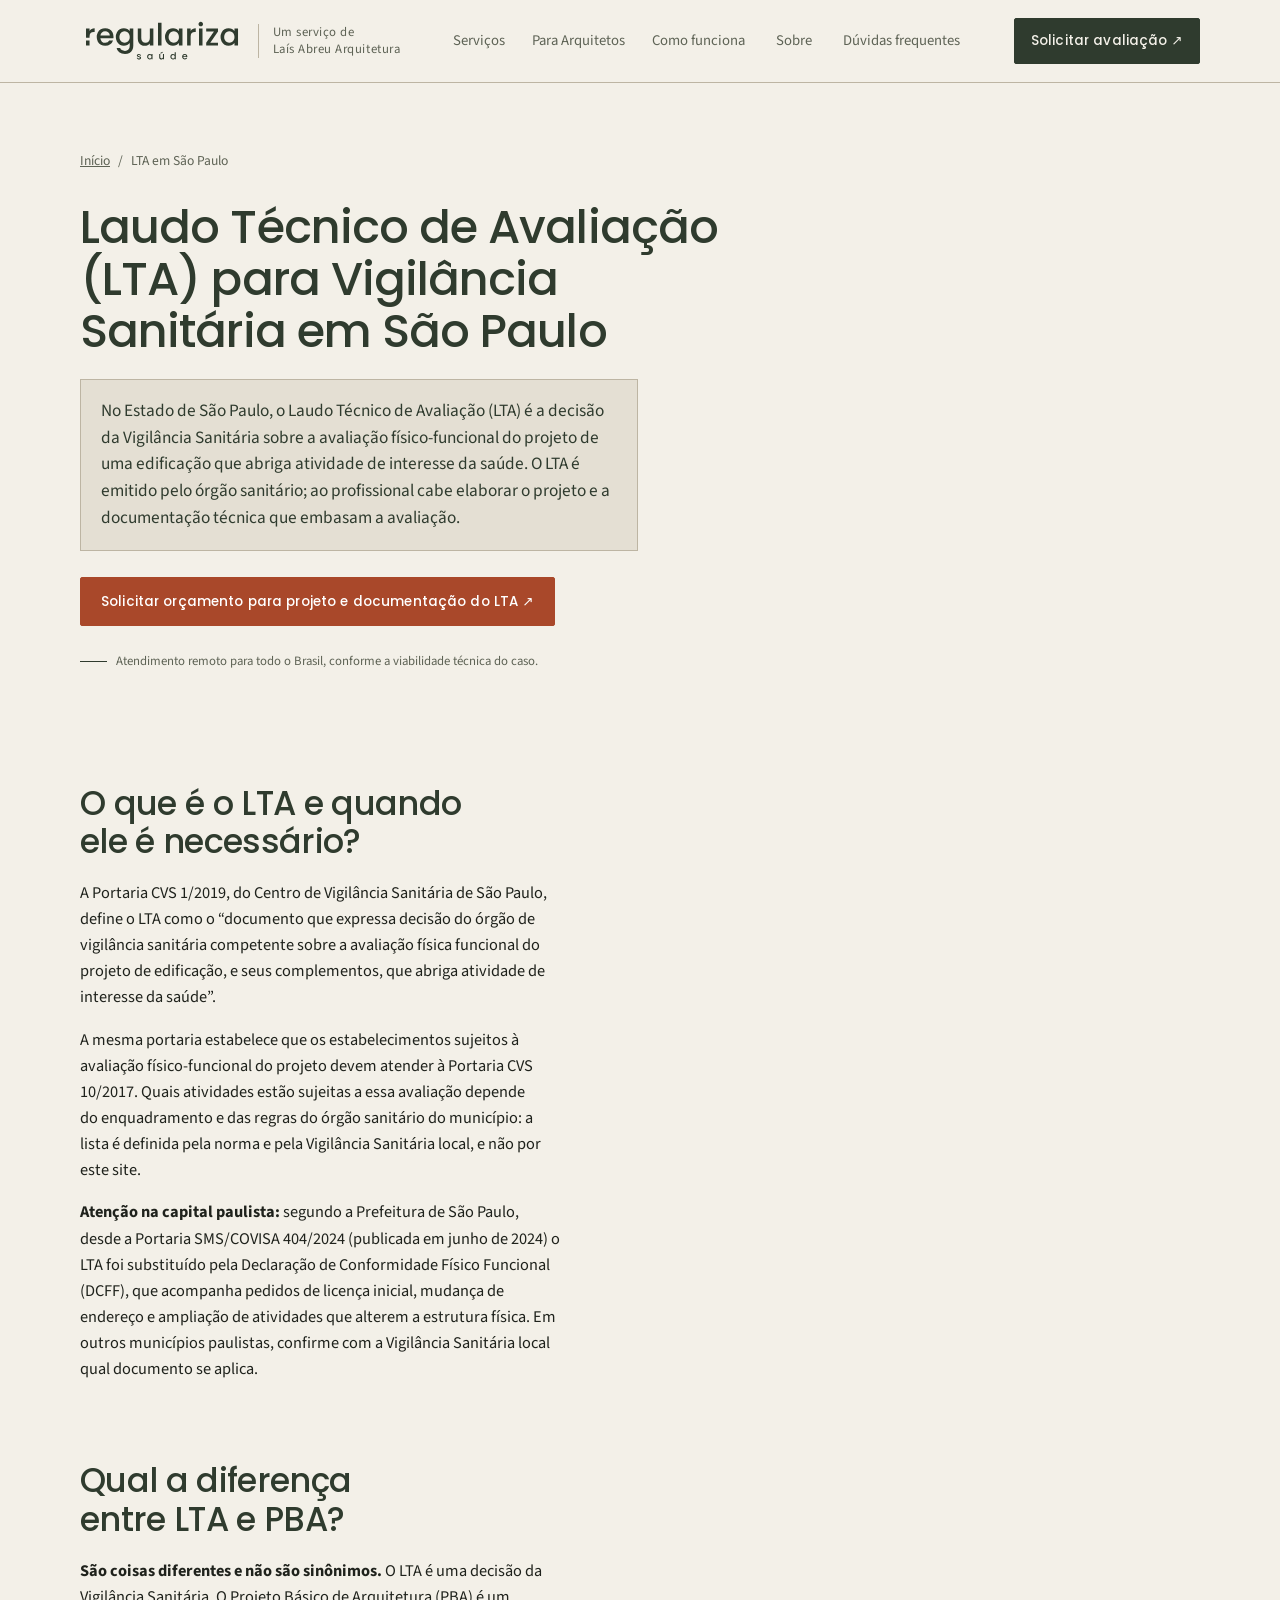
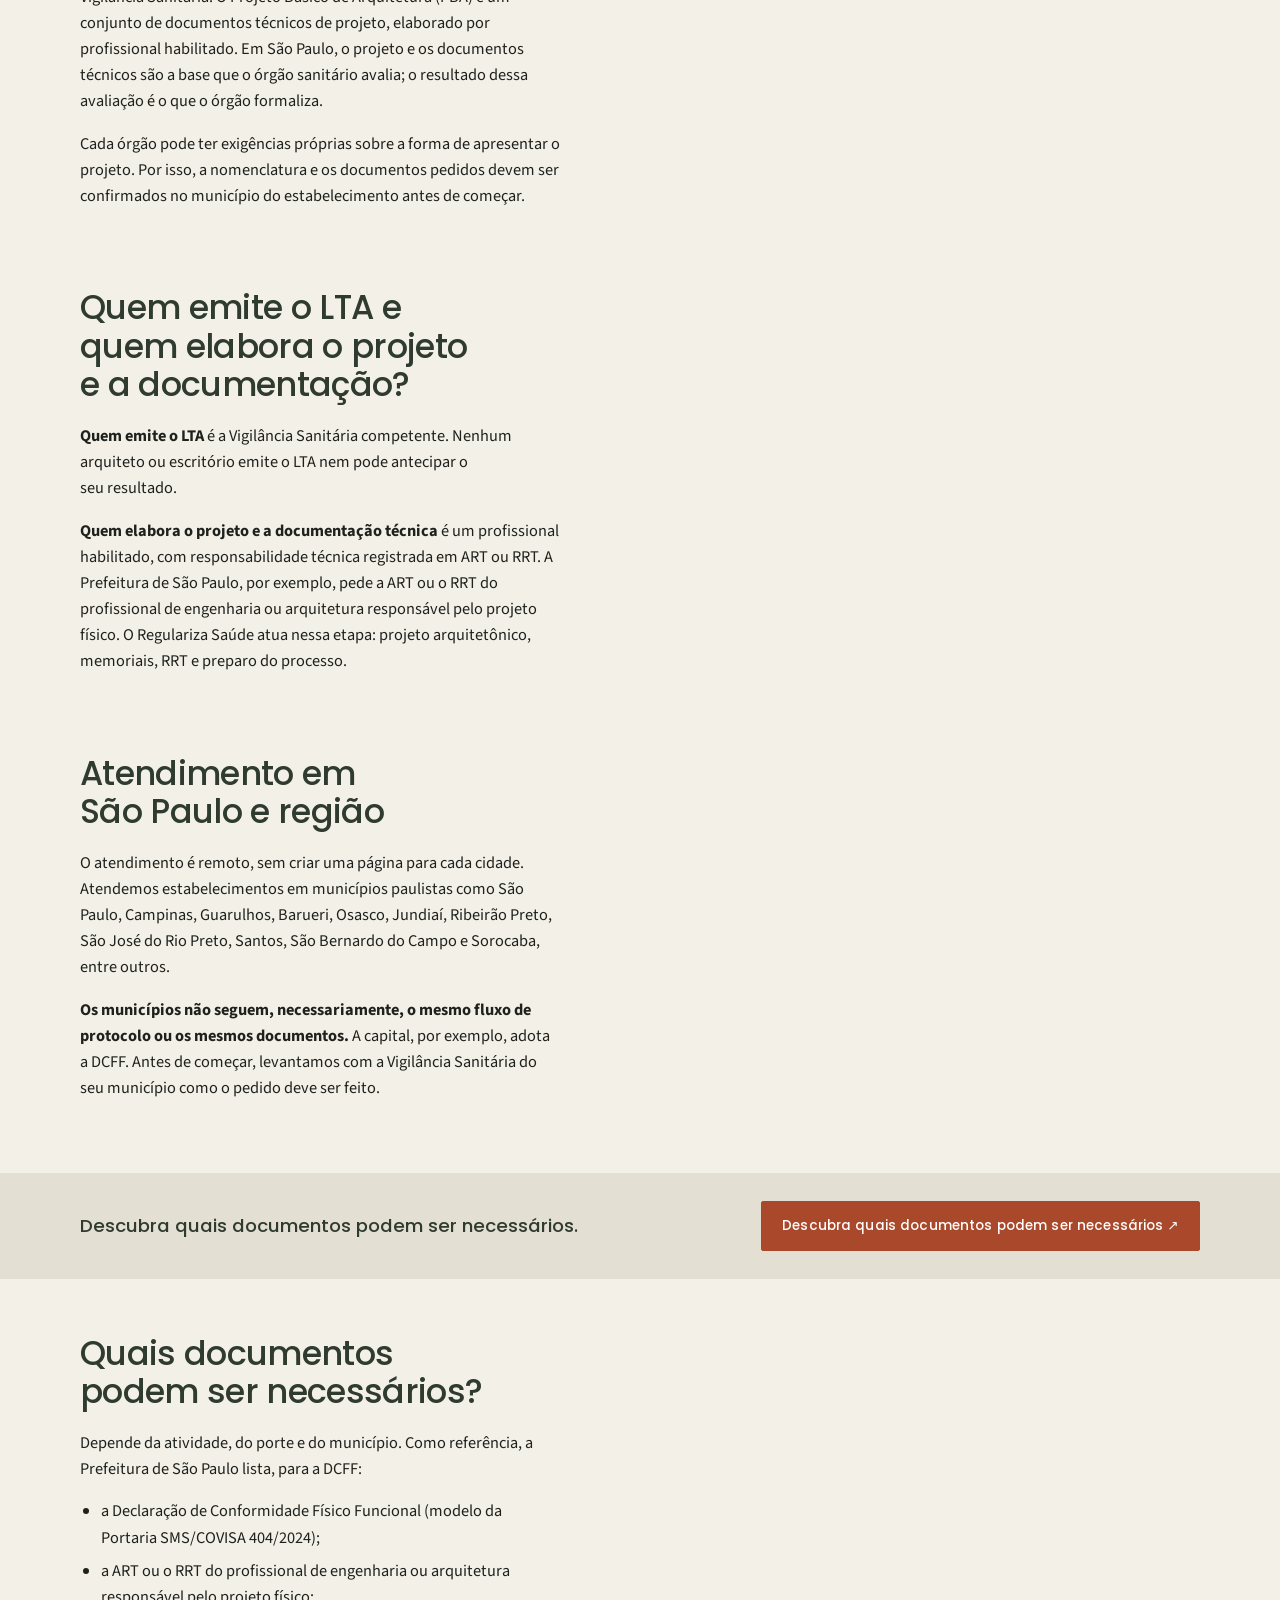
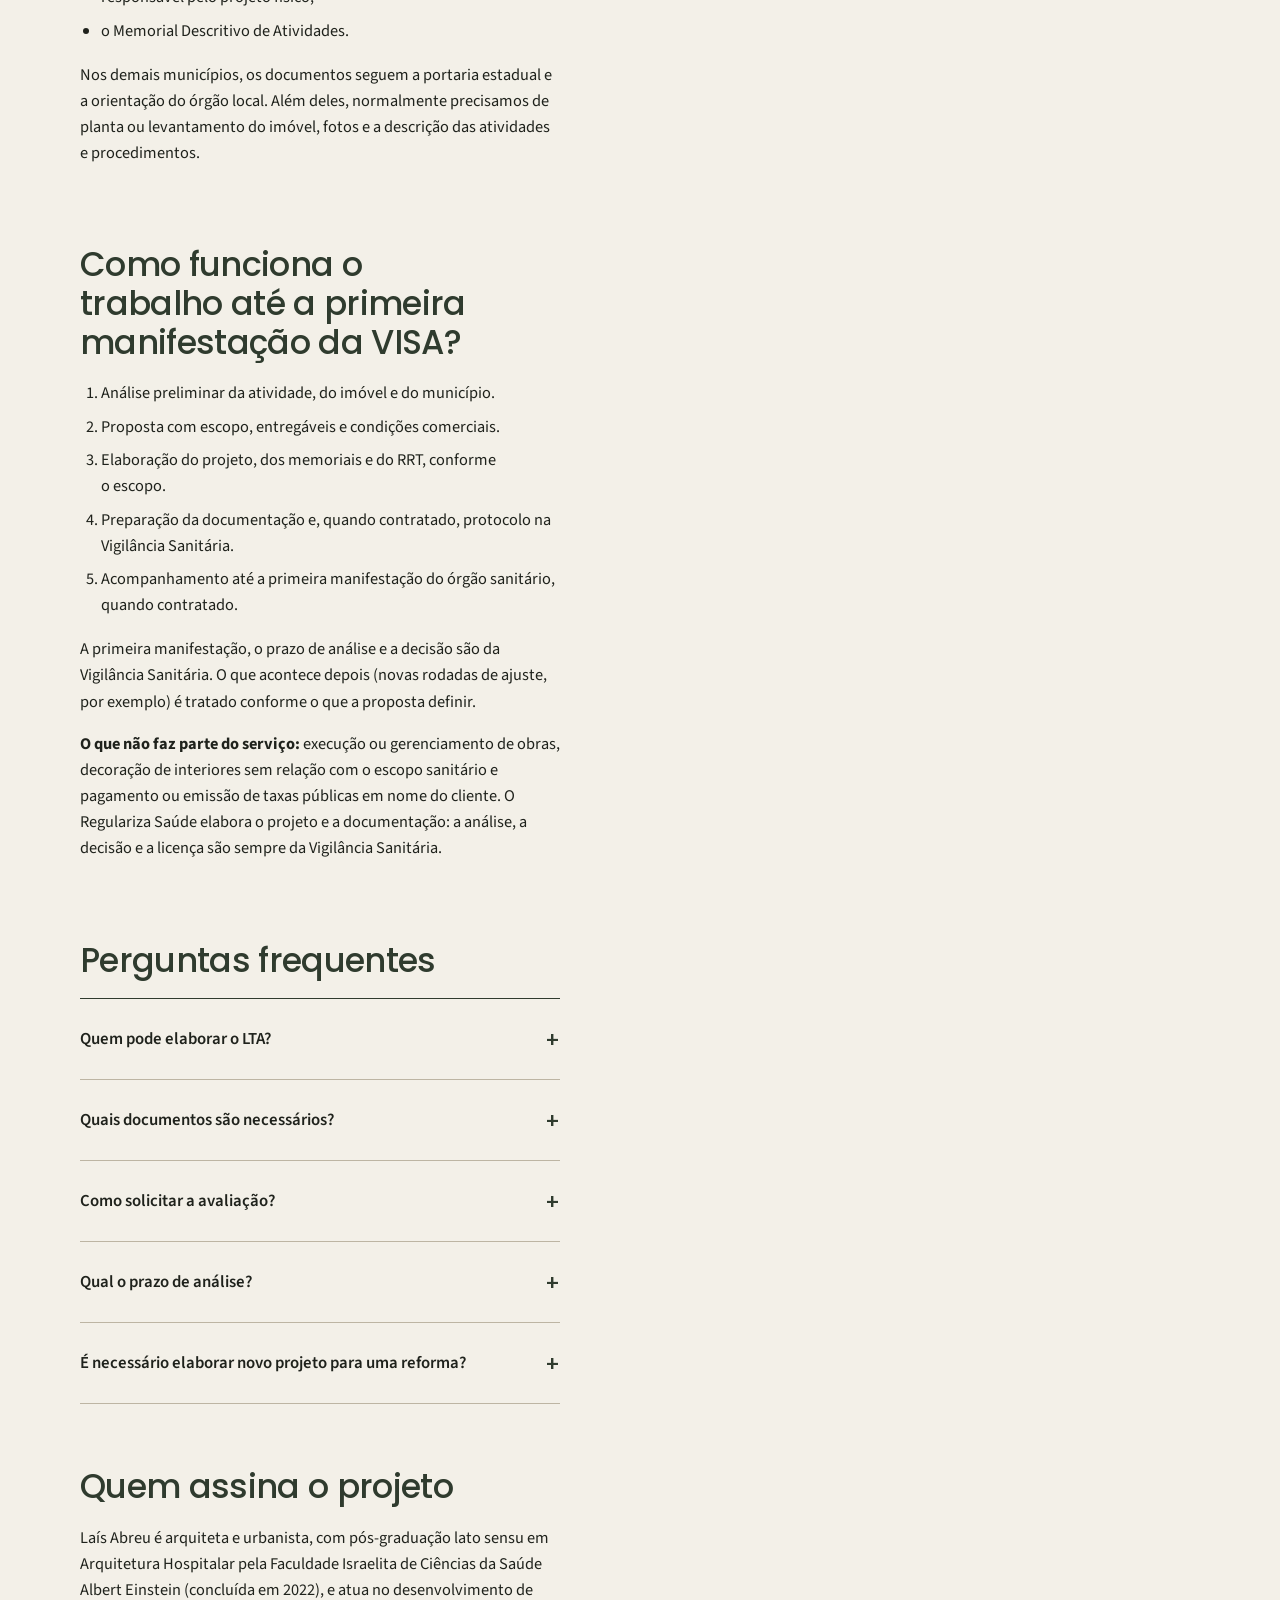
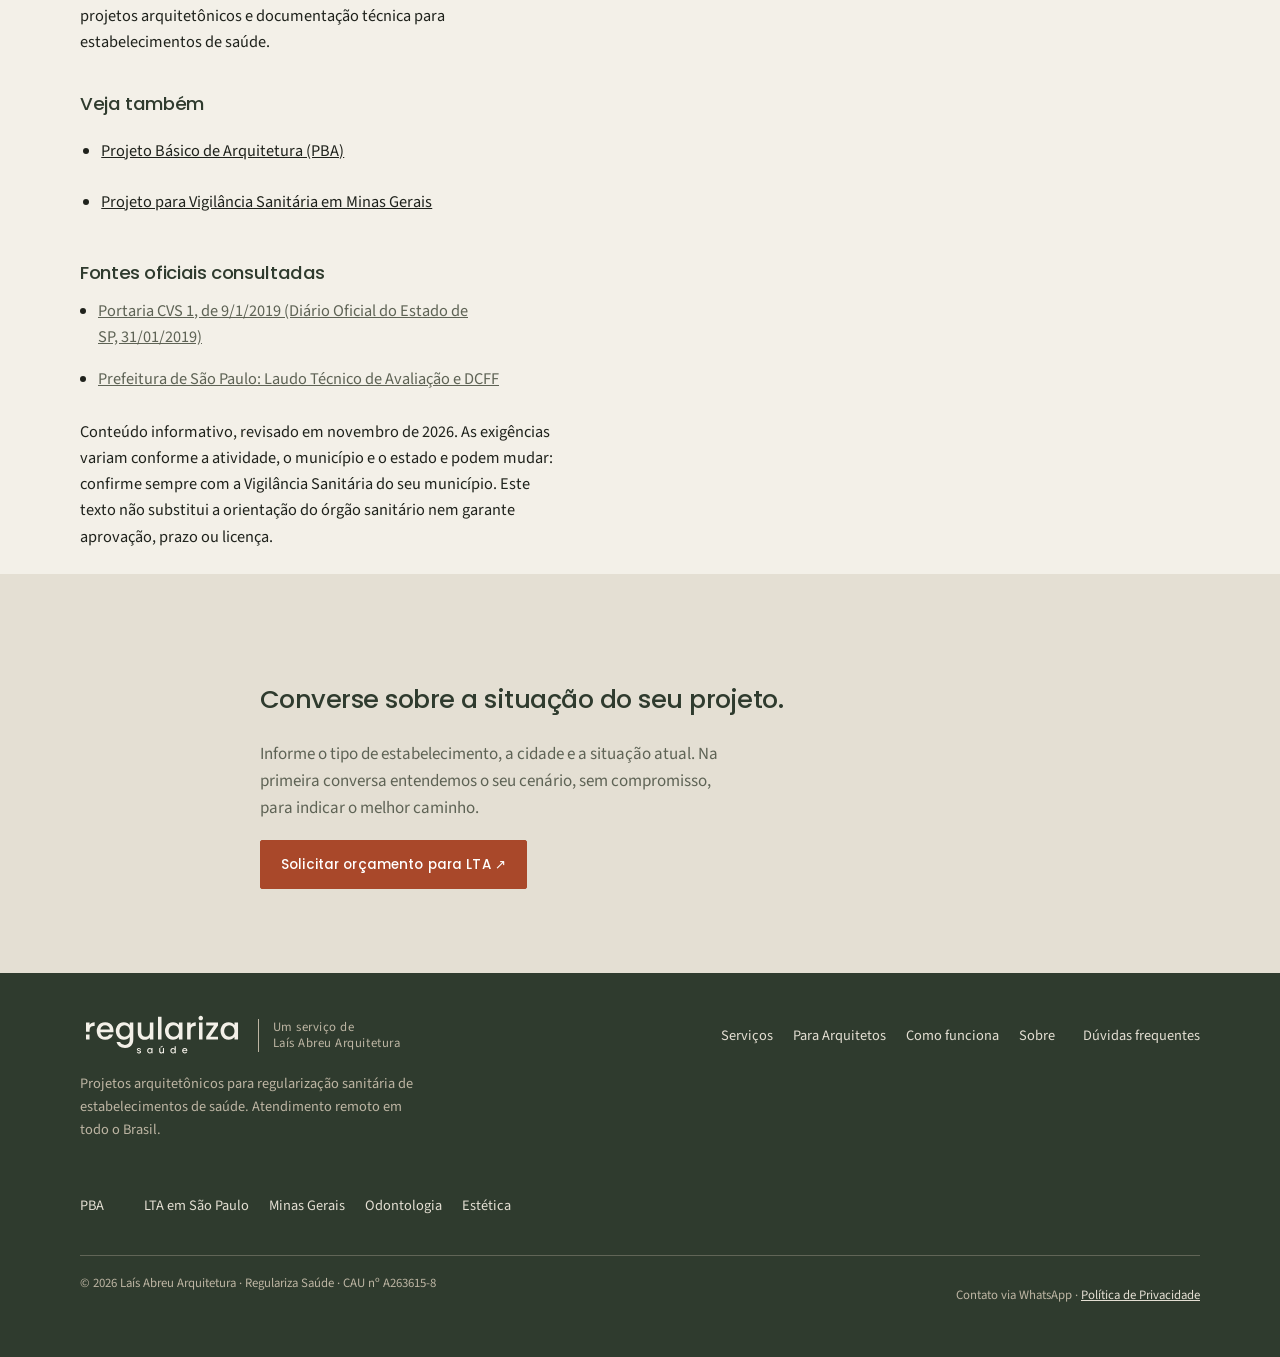
==== laudo-tecnico-de-avaliacao-lta-sao-paulo/index.html @ fd628e15 "Corrige a formação conforme o certificado: pós-graduação lato sensu em Arquitetura Hospitalar (Facul" ====
<!doctype html>
<html lang="pt-BR" data-page="lta-sp">
<head>
  <meta charset="utf-8"><meta name="viewport" content="width=device-width, initial-scale=1">
  <title>LTA para Vigilância Sanitária em São Paulo | Regulariza Saúde</title>
  <meta name="description" content="Projeto arquitetônico e documentação técnica para a avaliação físico-funcional (LTA) de estabelecimentos de saúde no Estado de São Paulo.">
  <link rel="canonical" href="https://regularizasaudearq.com.br/laudo-tecnico-de-avaliacao-lta-sao-paulo/">
  <meta name="robots" content="index,follow,max-image-preview:large">
  <meta name="theme-color" content="#F3F0E8">
  <meta name="author" content="Laís Abreu Arquitetura">
  <meta property="og:locale" content="pt_BR"><meta property="og:type" content="website">
  <meta property="og:title" content="LTA para Vigilância Sanitária em São Paulo | Regulariza Saúde"><meta property="og:description" content="Projeto arquitetônico e documentação técnica para a avaliação físico-funcional (LTA) de estabelecimentos de saúde no Estado de São Paulo.">
  <meta property="og:url" content="https://regularizasaudearq.com.br/laudo-tecnico-de-avaliacao-lta-sao-paulo/"><meta property="og:site_name" content="Regulariza Saúde ARQ">
  <meta property="og:image" content="https://regularizasaudearq.com.br/assets/og-image.png"><meta property="og:image:width" content="1200"><meta property="og:image:height" content="630">
  <meta property="og:image:alt" content="Regulariza Saúde — arquitetura que viabiliza a saúde">
  <meta name="twitter:card" content="summary_large_image">
  <link rel="icon" href="/favicon.svg" type="image/svg+xml"><link rel="icon" href="/favicon.ico" sizes="48x48">
  <link rel="preload" href="/assets/fonts/poppins-latin-500-normal.woff2" as="font" type="font/woff2" crossorigin>
  <link rel="preload" href="/assets/fonts/source-sans-3-latin-wght-normal.woff2" as="font" type="font/woff2" crossorigin>
  <link rel="stylesheet" href="/assets/css/style.css">
  <script type="application/ld+json">{"@context":"https://schema.org","@graph":[{"@type":"WebPage","@id":"https://regularizasaudearq.com.br/laudo-tecnico-de-avaliacao-lta-sao-paulo/#pagina","url":"https://regularizasaudearq.com.br/laudo-tecnico-de-avaliacao-lta-sao-paulo/","name":"LTA para Vigilância Sanitária em São Paulo | Regulariza Saúde","description":"Projeto arquitetônico e documentação técnica para a avaliação físico-funcional (LTA) de estabelecimentos de saúde no Estado de São Paulo.","inLanguage":"pt-BR","isPartOf":{"@id":"https://regularizasaudearq.com.br/#negocio"},"about":{"@id":"https://regularizasaudearq.com.br/laudo-tecnico-de-avaliacao-lta-sao-paulo/#servico"}},{"@type":"BreadcrumbList","@id":"https://regularizasaudearq.com.br/laudo-tecnico-de-avaliacao-lta-sao-paulo/#trilha","itemListElement":[{"@type":"ListItem","position":1,"name":"Início","item":"https://regularizasaudearq.com.br/"},{"@type":"ListItem","position":2,"name":"LTA em São Paulo","item":"https://regularizasaudearq.com.br/laudo-tecnico-de-avaliacao-lta-sao-paulo/"}]},{"@type":"Service","@id":"https://regularizasaudearq.com.br/laudo-tecnico-de-avaliacao-lta-sao-paulo/#servico","name":"Projeto e documentação técnica para avaliação físico-funcional (LTA) no Estado de São Paulo","description":"Elaboração do projeto arquitetônico e da documentação técnica que embasam a avaliação físico-funcional pela Vigilância Sanitária no Estado de São Paulo.","url":"https://regularizasaudearq.com.br/laudo-tecnico-de-avaliacao-lta-sao-paulo/","provider":{"@id":"https://regularizasaudearq.com.br/#negocio"},"areaServed":{"@type":"Country","name":"Brasil"}},{"@type":"FAQPage","@id":"https://regularizasaudearq.com.br/laudo-tecnico-de-avaliacao-lta-sao-paulo/#faq","mainEntity":[{"@type":"Question","name":"Quem pode elaborar o LTA?","acceptedAnswer":{"@type":"Answer","text":"O LTA é emitido pela Vigilância Sanitária competente, e não elaborado por arquiteto ou engenheiro. O projeto e a documentação técnica que o órgão avalia são elaborados por profissional habilitado, com ART ou RRT."}},{"@type":"Question","name":"Quais documentos são necessários?","acceptedAnswer":{"@type":"Answer","text":"Depende da atividade e do município. Na capital, a Prefeitura de São Paulo lista a DCFF, a ART ou o RRT do responsável pelo projeto físico e o Memorial Descritivo de Atividades. Nos outros municípios, confirme com a Vigilância Sanitária local."}},{"@type":"Question","name":"Como solicitar a avaliação?","acceptedAnswer":{"@type":"Answer","text":"O pedido é feito junto à Vigilância Sanitária do município, pelos canais definidos por ela. Como o procedimento muda de município para município, levantamos o caminho correto antes de preparar a documentação."}},{"@type":"Question","name":"Qual o prazo de análise?","acceptedAnswer":{"@type":"Answer","text":"O prazo de análise é do órgão sanitário e varia. Por isso, não prometemos prazos de aprovação. O prazo de elaboração do projeto é combinado na proposta."}},{"@type":"Question","name":"É necessário elaborar novo projeto para uma reforma?","acceptedAnswer":{"@type":"Answer","text":"Depende. Na capital paulista, a DCFF acompanha pedidos de ampliação de atividades que alterem a estrutura física do estabelecimento. Em outros municípios, a regra pode ser diferente. Em reformas, avaliamos o que muda no layout e nas atividades para indicar se é preciso apresentar projeto novo ou atualizado."}}]}]}</script>
</head>
<body>
<a class="skip-link" href="#conteudo">Pular para o conteúdo</a>
<header class="topbar"><div class="wrap nav"><a class="brand" href="/" aria-label="Regulariza Saúde — um serviço de Laís Abreu Arquitetura, início"><img class="brand-logo" src="/assets/logo/regulariza-saude-verde.svg" alt="" width="164" height="44"><span class="brand-by">Um serviço de<br>Laís Abreu Arquitetura</span></a><button class="menu-toggle" id="menuToggle" aria-expanded="false" aria-controls="navlinks" aria-label="Abrir menu">☰ Menu</button><nav class="navlinks" id="navlinks" aria-label="Navegação principal"><a href="/#servicos">Serviços</a><a href="/#parcerias">Para Arquitetos</a><a href="/#processo">Como funciona</a><a href="/#sobre">Sobre</a><a href="/#faq">Dúvidas frequentes</a><a class="btn btn-primary mobile-cta" href="#contato">Solicitar avaliação ↗</a></nav><a class="btn btn-primary whatsapp-link-header whatsapp-link" href="https://wa.me/5537998287505?text=Ol%C3%A1%21%20Preciso%20de%20orienta%C3%A7%C3%A3o%20e%20or%C3%A7amento%20para%20elabora%C3%A7%C3%A3o%20de%20LTA%20para%20um%20estabelecimento%20de%20sa%C3%BAde%20no%20Estado%20de%20S%C3%A3o%20Paulo.%20Gostaria%20de%20entender%20os%20documentos%20e%20etapas%20necess%C3%A1rios." data-message="Olá! Preciso de orientação e orçamento para elaboração de LTA para um estabelecimento de saúde no Estado de São Paulo. Gostaria de entender os documentos e etapas necessários." data-track="click_cta_lta" data-cta-location="cabecalho" target="_blank" rel="noopener noreferrer">Solicitar avaliação ↗</a></div></header>
<main id="conteudo">
<section class="page-hero"><div class="wrap">
<nav class="crumbs" aria-label="Você está em"><ol><li><a href="/">Início</a></li><li aria-current="page">LTA em São Paulo</li></ol></nav>
<h1 class="serif">Laudo Técnico de Avaliação (LTA) para Vigilância Sanitária em São Paulo</h1>
<p class="nugget">No Estado de São Paulo, o Laudo Técnico de Avaliação (LTA) é a decisão da Vigilância Sanitária sobre a avaliação físico-funcional do projeto de uma edificação que abriga atividade de interesse da saúde. O LTA é emitido pelo órgão sanitário; ao profissional cabe elaborar o projeto e a documentação técnica que embasam a avaliação.</p>
<div class="hero-actions"><a class="btn btn-accent whatsapp-link" href="https://wa.me/5537998287505?text=Ol%C3%A1%21%20Preciso%20de%20orienta%C3%A7%C3%A3o%20e%20or%C3%A7amento%20para%20elabora%C3%A7%C3%A3o%20de%20LTA%20para%20um%20estabelecimento%20de%20sa%C3%BAde%20no%20Estado%20de%20S%C3%A3o%20Paulo.%20Gostaria%20de%20entender%20os%20documentos%20e%20etapas%20necess%C3%A1rios." data-message="Olá! Preciso de orientação e orçamento para elaboração de LTA para um estabelecimento de saúde no Estado de São Paulo. Gostaria de entender os documentos e etapas necessários." data-track="click_cta_lta" data-cta-location="topo" target="_blank" rel="noopener noreferrer">Solicitar orçamento para projeto e documentação do LTA ↗</a></div>
<p class="micro-note">Atendimento remoto para todo o Brasil, conforme a viabilidade técnica do caso.</p>
</div></section>
<section class="section prose-section"><div class="wrap"><div class="prose"><h2 class="serif">O que é o LTA e quando ele é necessário?</h2><p>A Portaria CVS 1/2019, do Centro de Vigilância Sanitária de São Paulo, define o LTA como o “documento que expressa decisão do órgão de vigilância sanitária competente sobre a avaliação física funcional do projeto de edificação, e seus complementos, que abriga atividade de interesse da saúde”.</p><p>A mesma portaria estabelece que os estabelecimentos sujeitos à avaliação físico-funcional do projeto devem atender à Portaria CVS 10/2017. Quais atividades estão sujeitas a essa avaliação depende do enquadramento e das regras do órgão sanitário do município: a lista é definida pela norma e pela Vigilância Sanitária local, e não por este site.</p><p><strong>Atenção na capital paulista:</strong> segundo a Prefeitura de São Paulo, desde a Portaria SMS/COVISA 404/2024 (publicada em junho de 2024) o LTA foi substituído pela Declaração de Conformidade Físico Funcional (DCFF), que acompanha pedidos de licença inicial, mudança de endereço e ampliação de atividades que alterem a estrutura física. Em outros municípios paulistas, confirme com a Vigilância Sanitária local qual documento se aplica.</p></div></div></section><section class="section prose-section"><div class="wrap"><div class="prose"><h2 class="serif">Qual a diferença entre LTA e PBA?</h2><p><strong>São coisas diferentes e não são sinônimos.</strong> O LTA é uma decisão da Vigilância Sanitária. O Projeto Básico de Arquitetura (PBA) é um conjunto de documentos técnicos de projeto, elaborado por profissional habilitado. Em São Paulo, o projeto e os documentos técnicos são a base que o órgão sanitário avalia; o resultado dessa avaliação é o que o órgão formaliza.</p><p>Cada órgão pode ter exigências próprias sobre a forma de apresentar o projeto. Por isso, a nomenclatura e os documentos pedidos devem ser confirmados no município do estabelecimento antes de começar.</p></div></div></section><section class="section prose-section"><div class="wrap"><div class="prose"><h2 class="serif">Quem emite o LTA e quem elabora o projeto e a documentação?</h2><p><strong>Quem emite o LTA</strong> é a Vigilância Sanitária competente. Nenhum arquiteto ou escritório emite o LTA nem pode antecipar o seu resultado.</p><p><strong>Quem elabora o projeto e a documentação técnica</strong> é um profissional habilitado, com responsabilidade técnica registrada em ART ou RRT. A Prefeitura de São Paulo, por exemplo, pede a ART ou o RRT do profissional de engenharia ou arquitetura responsável pelo projeto físico. O Regulariza Saúde atua nessa etapa: projeto arquitetônico, memoriais, RRT e preparo do processo.</p></div></div></section><section class="section prose-section"><div class="wrap"><div class="prose"><h2 class="serif">Atendimento em São Paulo e região</h2><p>O atendimento é remoto, sem criar uma página para cada cidade. Atendemos estabelecimentos em municípios paulistas como São Paulo, Campinas, Guarulhos, Barueri, Osasco, Jundiaí, Ribeirão Preto, São José do Rio Preto, Santos, São Bernardo do Campo e Sorocaba, entre outros.</p><p><strong>Os municípios não seguem, necessariamente, o mesmo fluxo de protocolo ou os mesmos documentos.</strong> A capital, por exemplo, adota a DCFF. Antes de começar, levantamos com a Vigilância Sanitária do seu município como o pedido deve ser feito.</p></div></div></section><section class="cta-band"><div class="wrap"><p class="cta-band-text">Descubra quais documentos podem ser necessários.</p><a class="btn btn-accent whatsapp-link" href="https://wa.me/5537998287505?text=Ol%C3%A1%21%20Preciso%20de%20orienta%C3%A7%C3%A3o%20e%20or%C3%A7amento%20para%20elabora%C3%A7%C3%A3o%20de%20LTA%20para%20um%20estabelecimento%20de%20sa%C3%BAde%20no%20Estado%20de%20S%C3%A3o%20Paulo.%20Gostaria%20de%20entender%20os%20documentos%20e%20etapas%20necess%C3%A1rios." data-message="Olá! Preciso de orientação e orçamento para elaboração de LTA para um estabelecimento de saúde no Estado de São Paulo. Gostaria de entender os documentos e etapas necessários." data-track="click_cta_lta" data-cta-location="meio" target="_blank" rel="noopener noreferrer">Descubra quais documentos podem ser necessários ↗</a></div></section><section class="section prose-section"><div class="wrap"><div class="prose"><h2 class="serif">Quais documentos podem ser necessários?</h2><p>Depende da atividade, do porte e do município. Como referência, a Prefeitura de São Paulo lista, para a DCFF:</p><ul><li>a Declaração de Conformidade Físico Funcional (modelo da Portaria SMS/COVISA 404/2024);</li><li>a ART ou o RRT do profissional de engenharia ou arquitetura responsável pelo projeto físico;</li><li>o Memorial Descritivo de Atividades.</li></ul><p>Nos demais municípios, os documentos seguem a portaria estadual e a orientação do órgão local. Além deles, normalmente precisamos de planta ou levantamento do imóvel, fotos e a descrição das atividades e procedimentos.</p></div></div></section><section class="section prose-section"><div class="wrap"><div class="prose"><h2 class="serif">Como funciona o trabalho até a primeira manifestação da VISA?</h2><ol><li>Análise preliminar da atividade, do imóvel e do município.</li><li>Proposta com escopo, entregáveis e condições comerciais.</li><li>Elaboração do projeto, dos memoriais e do RRT, conforme o escopo.</li><li>Preparação da documentação e, quando contratado, protocolo na Vigilância Sanitária.</li><li>Acompanhamento até a primeira manifestação do órgão sanitário, quando contratado.</li></ol><p>A primeira manifestação, o prazo de análise e a decisão são da Vigilância Sanitária. O que acontece depois (novas rodadas de ajuste, por exemplo) é tratado conforme o que a proposta definir.</p><p><strong>O que não faz parte do serviço:</strong> execução ou gerenciamento de obras, decoração de interiores sem relação com o escopo sanitário e pagamento ou emissão de taxas públicas em nome do cliente. O Regulariza Saúde elabora o projeto e a documentação: a análise, a decisão e a licença são sempre da Vigilância Sanitária.</p></div></div></section>
<section class="section prose-section" id="faq"><div class="wrap"><div class="prose"><h2 class="serif">Perguntas frequentes</h2><div class="faq-list"><details><summary>Quem pode elaborar o LTA?</summary><p>O LTA é emitido pela Vigilância Sanitária competente, e não elaborado por arquiteto ou engenheiro. O projeto e a documentação técnica que o órgão avalia são elaborados por profissional habilitado, com ART ou RRT.</p></details><details><summary>Quais documentos são necessários?</summary><p>Depende da atividade e do município. Na capital, a Prefeitura de São Paulo lista a DCFF, a ART ou o RRT do responsável pelo projeto físico e o Memorial Descritivo de Atividades. Nos outros municípios, confirme com a Vigilância Sanitária local.</p></details><details><summary>Como solicitar a avaliação?</summary><p>O pedido é feito junto à Vigilância Sanitária do município, pelos canais definidos por ela. Como o procedimento muda de município para município, levantamos o caminho correto antes de preparar a documentação.</p></details><details><summary>Qual o prazo de análise?</summary><p>O prazo de análise é do órgão sanitário e varia. Por isso, não prometemos prazos de aprovação. O prazo de elaboração do projeto é combinado na proposta.</p></details><details><summary>É necessário elaborar novo projeto para uma reforma?</summary><p>Depende. Na capital paulista, a DCFF acompanha pedidos de ampliação de atividades que alterem a estrutura física do estabelecimento. Em outros municípios, a regra pode ser diferente. Em reformas, avaliamos o que muda no layout e nas atividades para indicar se é preciso apresentar projeto novo ou atualizado.</p></details></div></div></div></section>
<section class="section prose-section"><div class="wrap"><div class="prose"><h2 class="serif">Quem assina o projeto</h2><p>Laís Abreu é arquiteta e urbanista, com pós-graduação lato sensu em Arquitetura Hospitalar pela Faculdade Israelita de Ciências da Saúde Albert Einstein (concluída em 2022), e atua no desenvolvimento de projetos arquitetônicos e documentação técnica para estabelecimentos de saúde.</p><h3>Veja também</h3><ul class="related"><li><a href="/projeto-basico-de-arquitetura-pba/">Projeto Básico de Arquitetura (PBA)</a></li><li><a href="/projeto-arquitetonico-vigilancia-sanitaria-mg/">Projeto para Vigilância Sanitária em Minas Gerais</a></li></ul><h3>Fontes oficiais consultadas</h3><ul class="sources"><li><a href="https://ses.sp.bvs.br/wp-content/uploads/2021/09/E_PT-CVS-1_090119.pdf" rel="noopener" target="_blank">Portaria CVS 1, de 9/1/2019 (Diário Oficial do Estado de SP, 31/01/2019)</a></li><li><a href="https://prefeitura.sp.gov.br/web/saude/w/vigilancia_em_saude/praca_de_atendimento/302055" rel="noopener" target="_blank">Prefeitura de São Paulo: Laudo Técnico de Avaliação e DCFF</a></li></ul><p>Conteúdo informativo, revisado em novembro de 2026. As exigências variam conforme a atividade, o município e o estado e podem mudar: confirme sempre com a Vigilância Sanitária do seu município. Este texto não substitui a orientação do órgão sanitário nem garante aprovação, prazo ou licença.</p></div></div></section>
<section class="cta-section" id="contato"><div class="wrap cta-final"><h2 class="serif">Converse sobre a situação do seu projeto.</h2><p>Informe o tipo de estabelecimento, a cidade e a situação atual. Na primeira conversa entendemos o seu cenário, sem compromisso, para indicar o melhor caminho.</p><a class="btn btn-accent whatsapp-link" href="https://wa.me/5537998287505?text=Ol%C3%A1%21%20Preciso%20de%20orienta%C3%A7%C3%A3o%20e%20or%C3%A7amento%20para%20elabora%C3%A7%C3%A3o%20de%20LTA%20para%20um%20estabelecimento%20de%20sa%C3%BAde%20no%20Estado%20de%20S%C3%A3o%20Paulo.%20Gostaria%20de%20entender%20os%20documentos%20e%20etapas%20necess%C3%A1rios." data-message="Olá! Preciso de orientação e orçamento para elaboração de LTA para um estabelecimento de saúde no Estado de São Paulo. Gostaria de entender os documentos e etapas necessários." data-track="click_cta_lta" data-cta-location="final" target="_blank" rel="noopener noreferrer">Solicitar orçamento para LTA ↗</a></div></section>
</main>
<footer class="footer"><div class="wrap"><div class="footer-top"><div><a class="brand" href="/" aria-label="Regulariza Saúde — um serviço de Laís Abreu Arquitetura, início"><img class="brand-logo" src="/assets/logo/regulariza-saude-claro.svg" alt="" width="164" height="44" loading="lazy"><span class="brand-by">Um serviço de<br>Laís Abreu Arquitetura</span></a><p>Projetos arquitetônicos para regularização sanitária de estabelecimentos de saúde. Atendimento remoto em todo o Brasil.</p></div><nav class="footer-links" aria-label="Links do rodapé"><a href="/#servicos">Serviços</a><a href="/#parcerias">Para Arquitetos</a><a href="/#processo">Como funciona</a><a href="/#sobre">Sobre</a><a href="/#faq">Dúvidas frequentes</a></nav></div><nav class="footer-links footer-guides" aria-label="Guias"><a href="/projeto-basico-de-arquitetura-pba/">PBA</a><a href="/laudo-tecnico-de-avaliacao-lta-sao-paulo/">LTA em São Paulo</a><a href="/projeto-arquitetonico-vigilancia-sanitaria-mg/">Minas Gerais</a><a href="/projeto-vigilancia-sanitaria-consultorio-odontologico/">Odontologia</a><a href="/projeto-vigilancia-sanitaria-clinica-estetica/">Estética</a></nav><div class="footer-bottom"><span>© <span id="year"></span> Laís Abreu Arquitetura · Regulariza Saúde · CAU nº A263615-8</span><span>Contato via WhatsApp · <a href="/privacidade.html">Política de Privacidade</a></span></div></div></footer>
<a aria-label="Solicitar avaliação pelo WhatsApp" class="btn btn-primary floating-cta whatsapp-link" href="https://wa.me/5537998287505?text=Ol%C3%A1%21%20Preciso%20de%20orienta%C3%A7%C3%A3o%20e%20or%C3%A7amento%20para%20elabora%C3%A7%C3%A3o%20de%20LTA%20para%20um%20estabelecimento%20de%20sa%C3%BAde%20no%20Estado%20de%20S%C3%A3o%20Paulo.%20Gostaria%20de%20entender%20os%20documentos%20e%20etapas%20necess%C3%A1rios." data-message="Olá! Preciso de orientação e orçamento para elaboração de LTA para um estabelecimento de saúde no Estado de São Paulo. Gostaria de entender os documentos e etapas necessários." data-track="click_cta_lta" data-cta-location="flutuante" target="_blank" rel="noopener noreferrer">Solicitar avaliação ↗</a>
<script src="/assets/js/config.js"></script><script src="/assets/js/track.js"></script><script src="/assets/js/page.js"></script>
</body>
</html>
---- assets/css/style.css ----
/* Regulariza Saúde — identidade v0.1 (verde-musgo, 3 neutros, 1 acento)
   Tipografia: Poppins 500 (títulos, numeração, botões) · Source Sans 3 (texto) — hospedadas em /assets/fonts
   Estrutura: 1 tokens · 2 base · 3 componentes · 4 seções · 5 páginas legais · 6 responsivo */

@font-face{font-family:"Poppins";font-weight:500;font-style:normal;font-display:swap;src:url("/assets/fonts/poppins-latin-500-normal.woff2") format("woff2")}
@font-face{font-family:"Source Sans 3";font-weight:200 900;font-style:normal;font-display:swap;src:url("/assets/fonts/source-sans-3-latin-wght-normal.woff2") format("woff2")}

/* 1 — TOKENS ------------------------------------------------------------ */
:root{
  --rs-ink:#2F3B2E;        /* marca, títulos, fundos escuros */
  --rs-graphite:#1F221C;   /* texto corrido */
  --rs-mid:#5E6355;        /* texto secundário, bordas de campo */
  --rs-paper:#F3F0E8;      /* fundo principal */
  --rs-sand:#E4DFD3;       /* faixas e cartões */
  --rs-stone:#BDB5A3;      /* filetes decorativos (nunca texto) */
  --rs-terra:#A9482A;      /* acento: 1 CTA por dobra */
  --rs-terra-dark:#8F3C22;
  --rs-error:#8A2D1D;
  --rs-on-accent:#fff;
  --head:"Poppins",system-ui,sans-serif;
  --body:"Source Sans 3",system-ui,sans-serif;
  --max:1120px;
}

/* 2 — BASE -------------------------------------------------------------- */
*{box-sizing:border-box}
html{scroll-behavior:smooth;scroll-padding-top:90px}
body{margin:0;background:var(--rs-paper);color:var(--rs-graphite);font-family:var(--body);font-size:1.0625rem;line-height:1.6;-webkit-font-smoothing:antialiased}
a{color:inherit}
button,input,select,textarea{font:inherit}
button,a{-webkit-tap-highlight-color:transparent}
a:focus-visible,button:focus-visible,input:focus-visible,select:focus-visible,textarea:focus-visible,summary:focus-visible{outline:2px solid var(--rs-ink);outline-offset:3px}
.wrap{width:min(var(--max),calc(100% - 48px));margin-inline:auto}
.sr-only{position:absolute;width:1px;height:1px;padding:0;margin:-1px;overflow:hidden;clip:rect(0,0,0,0);white-space:nowrap;border:0}
.serif,h1,h2,h3{font-family:var(--head);font-weight:500;letter-spacing:-.02em;color:var(--rs-ink);overflow-wrap:break-word}

/* 3 — COMPONENTES ------------------------------------------------------- */
/* Marca */
.brand{text-decoration:none;display:flex;flex-direction:row;align-items:center;gap:14px}
.brand-logo{display:block;height:44px;width:auto}
.brand-by{font-size:.8rem;line-height:1.3;letter-spacing:.04em;color:var(--rs-mid);padding-left:14px;border-left:1px solid var(--rs-stone)}
.footer .brand-by{color:var(--rs-stone)}

/* Botões */
.btn{display:inline-flex;align-items:center;justify-content:center;gap:10px;border:1px solid transparent;border-radius:2px;padding:13px 20px;text-decoration:none;font-family:var(--head);font-size:.84rem;font-weight:500;letter-spacing:.01em;cursor:pointer;transition:background .2s,border-color .2s,color .2s,transform .2s}
.btn:hover{transform:translateY(-1px)}
.btn,.navlinks a{white-space:nowrap}
@media(max-width:480px){.btn,.navlinks a{white-space:normal;text-align:center}}
.navlinks .mobile-cta{display:none}
.btn-primary{background:var(--rs-ink);color:var(--rs-paper);border-color:var(--rs-ink)}
.btn-primary:hover{background:var(--rs-mid);border-color:var(--rs-mid)}
.btn-accent{background:var(--rs-terra);color:var(--rs-on-accent);border-color:var(--rs-terra)}
.btn-accent:hover{background:var(--rs-terra-dark);border-color:var(--rs-terra-dark)}
.btn-outline{border-color:var(--rs-ink);color:var(--rs-ink);background:transparent}
.btn-outline:hover{background:var(--rs-sand)}
.text-link{margin-top:auto;display:inline-flex;align-items:center;min-height:44px;color:var(--rs-ink);font-size:.9rem;font-weight:600;text-decoration:underline;text-decoration-color:var(--rs-stone);text-decoration-thickness:1px;text-underline-offset:6px;transition:text-decoration-color .2s}
.text-link:hover{text-decoration-color:var(--rs-ink)}

/* Cabeçalho */
.topbar{border-bottom:1px solid var(--rs-stone);background:rgba(243,240,232,.95);position:sticky;top:0;z-index:10;backdrop-filter:blur(12px)}
.nav{min-height:82px;display:flex;align-items:center;justify-content:space-between;gap:24px}
.nav>.btn{padding:11px 16px}
.navlinks{display:flex;align-items:center;gap:27px}
.navlinks a{text-decoration:none;font-size:.92rem;color:var(--rs-mid);transition:color .2s}
.navlinks a:hover{color:var(--rs-ink)}
.navlinks a:not(.btn){display:inline-flex;align-items:center;min-height:44px;min-width:44px;justify-content:center}
.navlinks .btn-primary,.navlinks .btn-primary:hover{color:var(--rs-paper)}
.menu-toggle{display:none;background:none;border:1px solid var(--rs-stone);padding:9px 11px;color:var(--rs-ink);border-radius:2px}

/* 4 — SEÇÕES ------------------------------------------------------------ */
.section{padding:96px 0}
.section-white{background:var(--rs-paper)}
.section-head{max-width:690px;margin-bottom:42px}
.section-head h2,.split-copy h2,.about-copy h2,.cta h2,.cta-copy h2{font-size:clamp(2rem,3.8vw,3.1rem);line-height:1.1;margin:14px 0 18px}
.section-head p,.split-copy p,.about-copy p{color:var(--rs-mid);font-size:.98rem}

/* Hero */
.hero{padding:76px 0 80px;overflow:hidden}
.hero-grid{display:grid;grid-template-columns:1.1fr .9fr;gap:80px;align-items:center}
.hero h1{font-size:clamp(2.1rem,3.7vw,2.95rem);line-height:1.12;margin:20px 0 24px;max-width:700px;text-wrap:pretty}
.hero h1 em{font-style:normal;color:var(--rs-mid)}
.hero-index{list-style:none;margin:0;padding:0;border-top:1px solid var(--rs-stone)}
.hero-index li{border-bottom:1px solid var(--rs-stone)}
.hero-index a{display:flex;align-items:baseline;gap:22px;padding:22px 0;text-decoration:none;font-family:var(--head);font-weight:500;font-size:1.3rem;line-height:1.25;letter-spacing:-.015em;color:var(--rs-ink);transition:padding-left .2s}
.hero-index a:hover{padding-left:8px}
.hero-index span{font-size:.8rem;letter-spacing:.14em;color:var(--rs-mid);min-width:26px}
.hero-copy{font-size:1.25rem;max-width:520px;color:var(--rs-mid)}
.hero-cred{font-family:var(--head);font-size:.8rem;letter-spacing:.03em;color:var(--rs-mid);margin:22px 0 0}
.hero-actions{display:flex;gap:12px;flex-wrap:wrap;margin:22px 0 25px}
.micro-note{font-size:.8rem;color:var(--rs-mid);display:flex;gap:9px;align-items:center}
.micro-note:before{content:'';width:27px;height:1px;background:var(--rs-ink);display:inline-block}

/* Índice do hero: filete com abertura + numeração */

/* Faixa de segmentos */
.segment-strip{background:var(--rs-sand);color:var(--rs-ink);padding:17px 0;border-top:1px solid var(--rs-stone);border-bottom:1px solid var(--rs-stone)}
.segment-inner{display:flex;align-items:center;justify-content:center;gap:15px;flex-wrap:wrap;font-size:.8rem}
.segment-inner span{color:var(--rs-mid);text-transform:uppercase;letter-spacing:.12em;font-family:var(--head);font-size:.8rem}
.segment-inner b{font-weight:500}
.segment-inner i{width:4px;height:4px;background:var(--rs-ink);display:block}

/* Problema */
.problem-grid{display:grid;grid-template-columns:.9fr 1.1fr;gap:75px;align-items:start}
.problem-list{display:grid;grid-template-columns:1fr 1fr;gap:12px}
.problem{padding:22px 20px;border:1px solid var(--rs-stone);min-height:190px;background:var(--rs-paper);transition:border-color .2s}
.problem:hover{border-color:var(--rs-ink)}
.problem-num{font-family:var(--head);font-size:.8rem;color:var(--rs-mid);letter-spacing:.12em;font-weight:500}
.problem p{font-family:var(--head);font-weight:500;font-size:1.12rem;line-height:1.3;letter-spacing:-.015em;margin:17px 0 0}
.problem p.problem-note{font-family:var(--body);font-weight:400;font-size:.88rem;line-height:1.5;letter-spacing:0;color:var(--rs-mid);margin:10px 0 0}

/* Serviços */
.service-grid{display:grid;grid-template-columns:repeat(2,1fr);gap:14px}
.service{padding:27px 25px 25px;border:1px solid var(--rs-stone);background:var(--rs-paper);min-height:260px;display:flex;flex-direction:column;align-items:flex-start;transition:border-color .2s}
.service:hover{border-color:var(--rs-ink)}
.service-num{font-family:var(--head);font-weight:500;font-size:.8rem;letter-spacing:.14em;color:var(--rs-mid);margin-bottom:28px}
.service h3{font-size:1.32rem;line-height:1.18;margin:0 0 12px}
.service p{font-size:.88rem;color:var(--rs-mid);margin:0 0 20px}

/* Faixa de diferenciais */
.feature-band{background:var(--rs-ink);color:var(--rs-paper);padding:70px 0}
.eyebrow{font-family:var(--head);font-size:.8rem;letter-spacing:.14em;text-transform:uppercase;font-weight:500;color:var(--rs-mid)}
.feature-band .eyebrow{color:var(--rs-stone)}
.service-highlight{border:1px solid var(--rs-terra);color:var(--rs-terra-dark)!important;padding:12px 14px;font-size:.86rem!important;margin:0 0 20px!important}
.feature-band h2{font-size:clamp(1.9rem,3.8vw,3rem);line-height:1.1;margin:15px 0;color:var(--rs-paper)}
.feature-band p{color:var(--rs-sand);max-width:68ch}
.partner{max-width:780px}
.partner .btn{margin-top:14px}

/* Processo */
.steps{display:grid;grid-template-columns:repeat(3,1fr);gap:0}
.step{padding:25px 28px 28px 0;border-top:1px solid var(--rs-ink);position:relative}
.step:nth-child(3n+2),.step:nth-child(3n){padding-left:25px}
.step-number{font-family:var(--head);font-size:.9rem;color:var(--rs-mid);letter-spacing:.08em}
.step h3{font-size:1.05rem;margin:12px 0 8px}
.step p{font-size:.86rem;color:var(--rs-mid);margin:0;max-width:290px}
.deadline-note{margin-top:30px;padding:18px 20px;background:var(--rs-sand);color:var(--rs-ink);font-size:.86rem;max-width:70ch;border-left:3px solid var(--rs-ink)}

/* Sobre */
.about-copy p{max-width:62ch}

/* Para quem é */
.audience-grid{display:grid;grid-template-columns:repeat(3,1fr);gap:0 28px;margin-top:46px}
.audience{padding:22px 0 8px;border-top:1px solid var(--rs-ink)}
.audience h3{font-size:1.08rem;line-height:1.25;margin:0 0 10px}
.audience p{font-size:.9rem;color:var(--rs-mid);margin:0 0 14px}

/* FAQ */
.faq-grid{display:grid;grid-template-columns:.75fr 1.25fr;gap:70px}
.faq-list details{border-bottom:1px solid var(--rs-stone);padding:18px 0}
.faq-list details:first-child{border-top:1px solid var(--rs-ink)}
.faq-list summary{min-height:44px;cursor:pointer;list-style:none;font-weight:600;font-size:1.05rem;display:flex;align-items:center;justify-content:space-between;gap:20px}
.faq-list summary::-webkit-details-marker{display:none}
.faq-list summary:after{content:'+';font-family:var(--head);font-size:1.3rem;font-weight:400;color:var(--rs-ink)}
.faq-list details[open] summary:after{content:'−'}
.faq-list details p{font-size:.88rem;color:var(--rs-mid);max-width:66ch;margin:13px 28px 2px 0}

/* Contato / formulário */
.cta-section{padding:84px 0;background:var(--rs-sand)}
.cta-grid{display:grid;grid-template-columns:.8fr 1.2fr;gap:70px;align-items:start}
.cta h2,.cta-copy h2{max-width:480px}
.cta-copy p{color:var(--rs-mid);max-width:470px}
.contact-note{font-size:.8rem!important;margin-top:22px;padding-top:18px;border-top:1px solid var(--rs-stone)}
.form{background:var(--rs-paper);padding:30px;border:1px solid var(--rs-stone)}
.form-grid{display:grid;grid-template-columns:1fr 1fr;gap:17px}
.field{display:flex;flex-direction:column;gap:7px}
.field.full{grid-column:1/-1}
.field label{font-size:.88rem;font-weight:600}
.field input,.field select,.field textarea{border:1px solid var(--rs-mid);background:var(--rs-paper);border-radius:2px;padding:12px;color:var(--rs-ink);width:100%;min-height:46px}
input[type=checkbox]{width:24px;height:24px;min-height:24px;flex:none;accent-color:var(--rs-ink)}
.field input:focus,.field select:focus,.field textarea:focus{border-color:var(--rs-ink)}
.field textarea{min-height:95px;resize:vertical}
.field input::placeholder,.field textarea::placeholder{color:var(--rs-mid)}
.privacy{display:flex;align-items:flex-start;gap:10px;font-size:.8rem;color:var(--rs-mid);margin:18px 0}
.privacy input{margin-top:4px;accent-color:var(--rs-ink)}
.privacy a{color:var(--rs-ink)}
.form-submit{width:100%}
.form-status{font-size:.82rem;margin-top:13px;color:var(--rs-mid)}
.form-status.error{color:var(--rs-error)}
.form-status.success{color:var(--rs-ink)}
.form-hint{font-size:.8rem;color:var(--rs-mid);margin:12px 0 0}

/* Rodapé */
.footer{padding:40px 0;background:var(--rs-ink);color:var(--rs-paper)}
.footer-top{display:flex;justify-content:space-between;gap:30px;align-items:flex-start}
.footer p{color:var(--rs-stone);font-size:.9rem;max-width:340px}
.footer-links{display:flex;gap:20px;flex-wrap:wrap}
.footer-links a,.footer-bottom a{display:inline-flex;align-items:center;min-height:44px;min-width:44px}
.footer-links a{font-size:.9rem;color:var(--rs-sand);text-decoration:none;transition:color .2s}
.footer-links a:hover,.footer-bottom a:hover{color:var(--rs-paper)}
.footer-bottom{border-top:1px solid rgba(189,181,163,.35);margin-top:28px;padding-top:17px;display:flex;justify-content:space-between;gap:20px;color:var(--rs-stone);font-size:.8rem}
.footer-bottom a{color:var(--rs-sand)}

/* CTA flutuante (apenas mobile) */
.floating-cta{display:none;text-align:center;white-space:normal}

/* 5 — PÁGINAS LEGAIS (privacidade) ------------------------------------- */
.legal{max-width:800px;width:calc(100% - 36px);margin:0 auto;padding:56px 0 80px;font-size:1rem;line-height:1.75}
.legal h1{font-size:clamp(2rem,5vw,3rem);line-height:1.12;margin:.4em 0}
.legal h2{font-size:1.2rem;margin:36px 0 8px;padding-top:20px;border-top:1px solid var(--rs-stone)}
.legal p{color:var(--rs-mid)}
.legal strong{color:var(--rs-ink)}
.legal a{color:var(--rs-ink);text-underline-offset:3px}
.legal .back{display:inline-block;margin-bottom:22px;font-size:.88rem}
.legal .notice{padding:16px 18px;background:var(--rs-sand);border-left:3px solid var(--rs-ink);color:var(--rs-ink)}
.legal small{color:var(--rs-mid)}

/* 6 — RESPONSIVO -------------------------------------------------------- */
@media(max-width:1180px){.brand-by{display:none}}
@media(max-width:900px){
  .navlinks{gap:15px}.navlinks a{font-size:.85rem}.nav .btn{padding:11px 13px}
  .hero-grid{gap:40px}
  .problem-grid,.faq-grid{gap:35px}.cta-grid{gap:40px}
}
@media(max-width:720px){
  .wrap{width:min(100% - 34px,var(--max))}
  .hero{padding:48px 0 55px}
  .hero-grid{grid-template-columns:1fr;gap:35px}
  .hero h1{font-size:clamp(2rem,9vw,2.8rem)}
  .hero-copy{font-size:.98rem}
  .hero-index a{font-size:1.15rem;padding:18px 0}
  .brand-by{display:none}
  .section{padding:68px 0}
  .section-head{margin-bottom:30px}
  .problem-grid,.faq-grid,.cta-grid{grid-template-columns:1fr;gap:30px}
  .problem-list,.service-grid{grid-template-columns:1fr 1fr}
  .service{padding:22px 18px;min-height:260px}
  .steps,.audience-grid{grid-template-columns:1fr 1fr}
  .step:nth-child(3n+2),.step:nth-child(3n){padding-left:0}
  .step:nth-child(even){padding-left:20px}
  .cta-section{padding:62px 0}
  .form{padding:22px 17px}
  .footer-top,.footer-bottom{flex-direction:column}
  .footer-links{gap:15px}
  .segment-inner{justify-content:flex-start;gap:10px}
  .segment-inner i{display:none}
  .segment-inner b{padding:4px 8px;border:1px solid var(--rs-stone)}
  .floating-cta{display:flex;position:fixed;z-index:15;left:12px;right:12px;bottom:12px;box-shadow:0 8px 30px rgba(31,34,28,.25)}
  body{padding-bottom:76px}
}
@media(max-width:460px){
  .brand-logo{height:36px}
  .hero-actions{flex-direction:column;align-items:stretch}.hero-actions .btn{width:100%}
  .problem-list,.service-grid,.steps,.form-grid,.audience-grid{grid-template-columns:1fr}
  .problem,.service{min-height:unset}
  .service-num{margin-bottom:16px}
  .step,.step:nth-child(even){padding:20px 0}.step p{max-width:none}
  .field.full{grid-column:auto}
  .section-head h2,.split-copy h2,.about-copy h2,.cta h2,.cta-copy h2{font-size:2.2rem}
}
@media(prefers-reduced-motion:reduce){
  html{scroll-behavior:auto}
  *,*:before,*:after{transition:none!important;animation:none!important}
}

h1,h2,h3{text-wrap:balance}
p,li,summary{text-wrap:pretty}
.brand{min-height:44px}
@media(min-width:721px){.problem-grid .section-head{position:sticky;top:96px}}
@media(min-width:1000px){.steps{grid-template-columns:repeat(5,1fr)}.steps .step{padding:25px 18px 28px 0}.steps .step+.step{padding-left:18px}}
.floating-cta.is-hidden{display:none!important}
.cta-grid>*{min-width:0}
.form-hint{max-width:68ch}
@media(max-width:900px){
  .nav{min-height:72px}
  .menu-toggle{display:block}
  .navlinks{display:none;position:absolute;top:71px;left:0;right:0;background:var(--rs-paper);padding:18px 24px 22px;border-bottom:1px solid var(--rs-stone);flex-direction:column;align-items:stretch;gap:0}
  .navlinks.open{display:flex}
  .navlinks a{padding:12px 0;border-bottom:1px solid var(--rs-stone);font-size:.9rem}
  .navlinks .mobile-cta{display:inline-flex;margin-top:14px;border:0;color:var(--rs-paper)}
  .nav>.btn{display:none}
  .navlinks a:not(.btn){justify-content:flex-start}
}
.cta-copy h2{font-size:clamp(1.9rem,3.1vw,2.6rem);max-width:520px}
.skip-link{position:absolute;left:-9999px;top:0;z-index:30;background:var(--rs-ink);color:var(--rs-paper);padding:12px 16px;text-decoration:none}
.skip-link:focus{left:12px;top:12px}
.form-status a{color:inherit;text-decoration:underline;text-underline-offset:3px}
/* 7 — PÁGINAS INTERNAS (guias) ------------------------------------------ */
.page-hero{padding:56px 0 44px;background:var(--rs-paper)}
.page-hero h1{font-size:clamp(2rem,3.7vw,2.9rem);line-height:1.12;margin:0 0 22px;max-width:820px;text-wrap:balance}
.crumbs ol{display:flex;flex-wrap:wrap;align-items:center;gap:0 8px;list-style:none;margin:0 0 18px;padding:0;font-size:.85rem;color:var(--rs-mid)}
.crumbs li{display:flex;align-items:center}
.crumbs li+li:before{content:'/';margin-right:8px}
.crumbs a{display:inline-flex;align-items:center;min-height:44px;color:var(--rs-mid)}
.nugget{max-width:62ch;margin:0 0 26px;padding:18px 20px;border:1px solid var(--rs-stone);background:var(--rs-sand);color:var(--rs-ink);font-size:1.08rem;line-height:1.55}
.page-hero .micro-note{margin-top:18px}
.prose-section{padding:56px 0 8px}
.prose{max-width:60ch}
.prose h2{font-size:clamp(1.5rem,2.8vw,2.1rem);line-height:1.15;margin:0 0 18px}
.prose h3{font-size:1.15rem;margin:34px 0 10px}
.prose p,.prose li{font-size:1.02rem}
.prose ul,.prose ol{padding-left:1.25em;margin:0 0 18px}
.prose li{margin:.45em 0}
.prose .faq-list{margin-top:8px}
.prose .related a,.prose .sources a{display:inline-flex;align-items:center;min-height:44px}
.prose .sources{font-size:.9rem}
.prose .sources a{color:var(--rs-mid)}
.cta-band{background:var(--rs-sand);padding:28px 0;margin-top:48px}
.cta-band .wrap{display:flex;flex-wrap:wrap;gap:16px 28px;align-items:center;justify-content:space-between}
.cta-band-text{margin:0;font-family:var(--head);font-weight:500;font-size:1.15rem;color:var(--rs-ink)}
.cta-final{max-width:760px}
.cta-final p{color:var(--rs-mid);max-width:60ch}
.footer-guides{margin-top:22px;padding-top:6px}
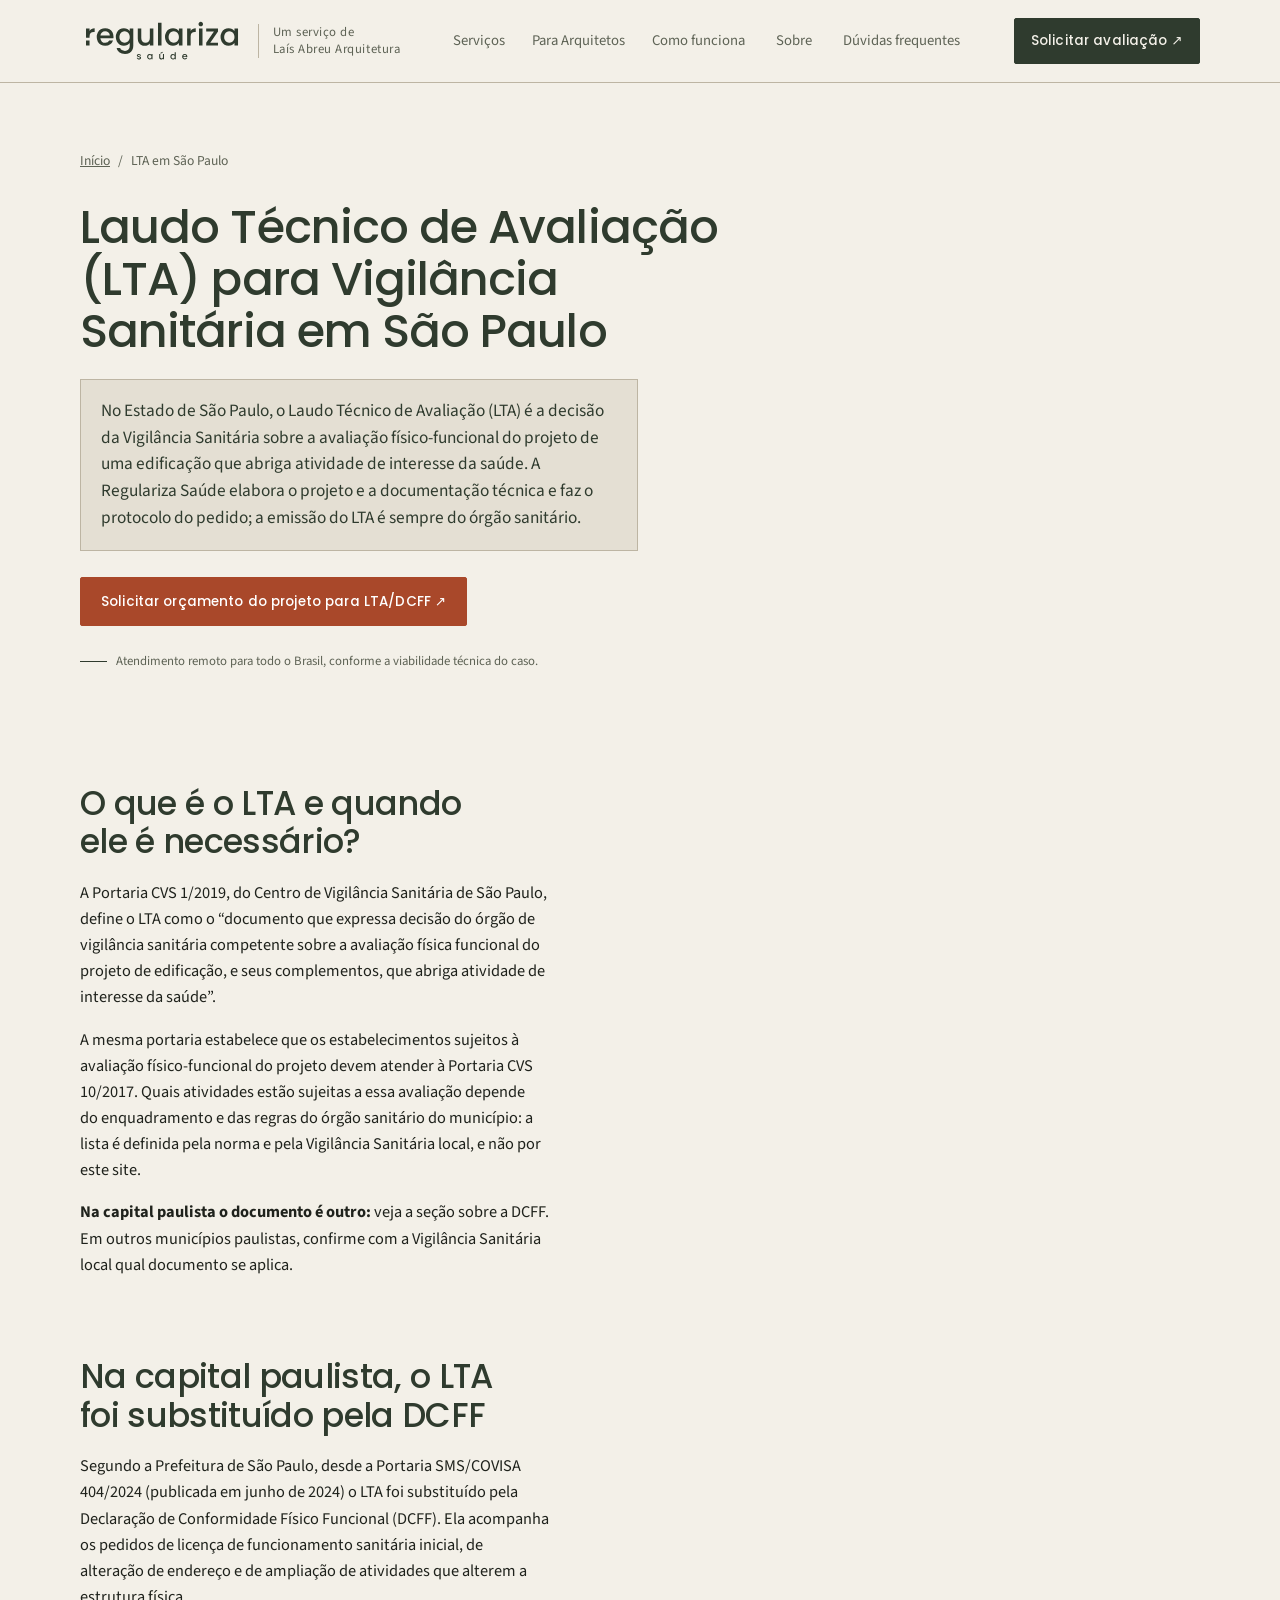
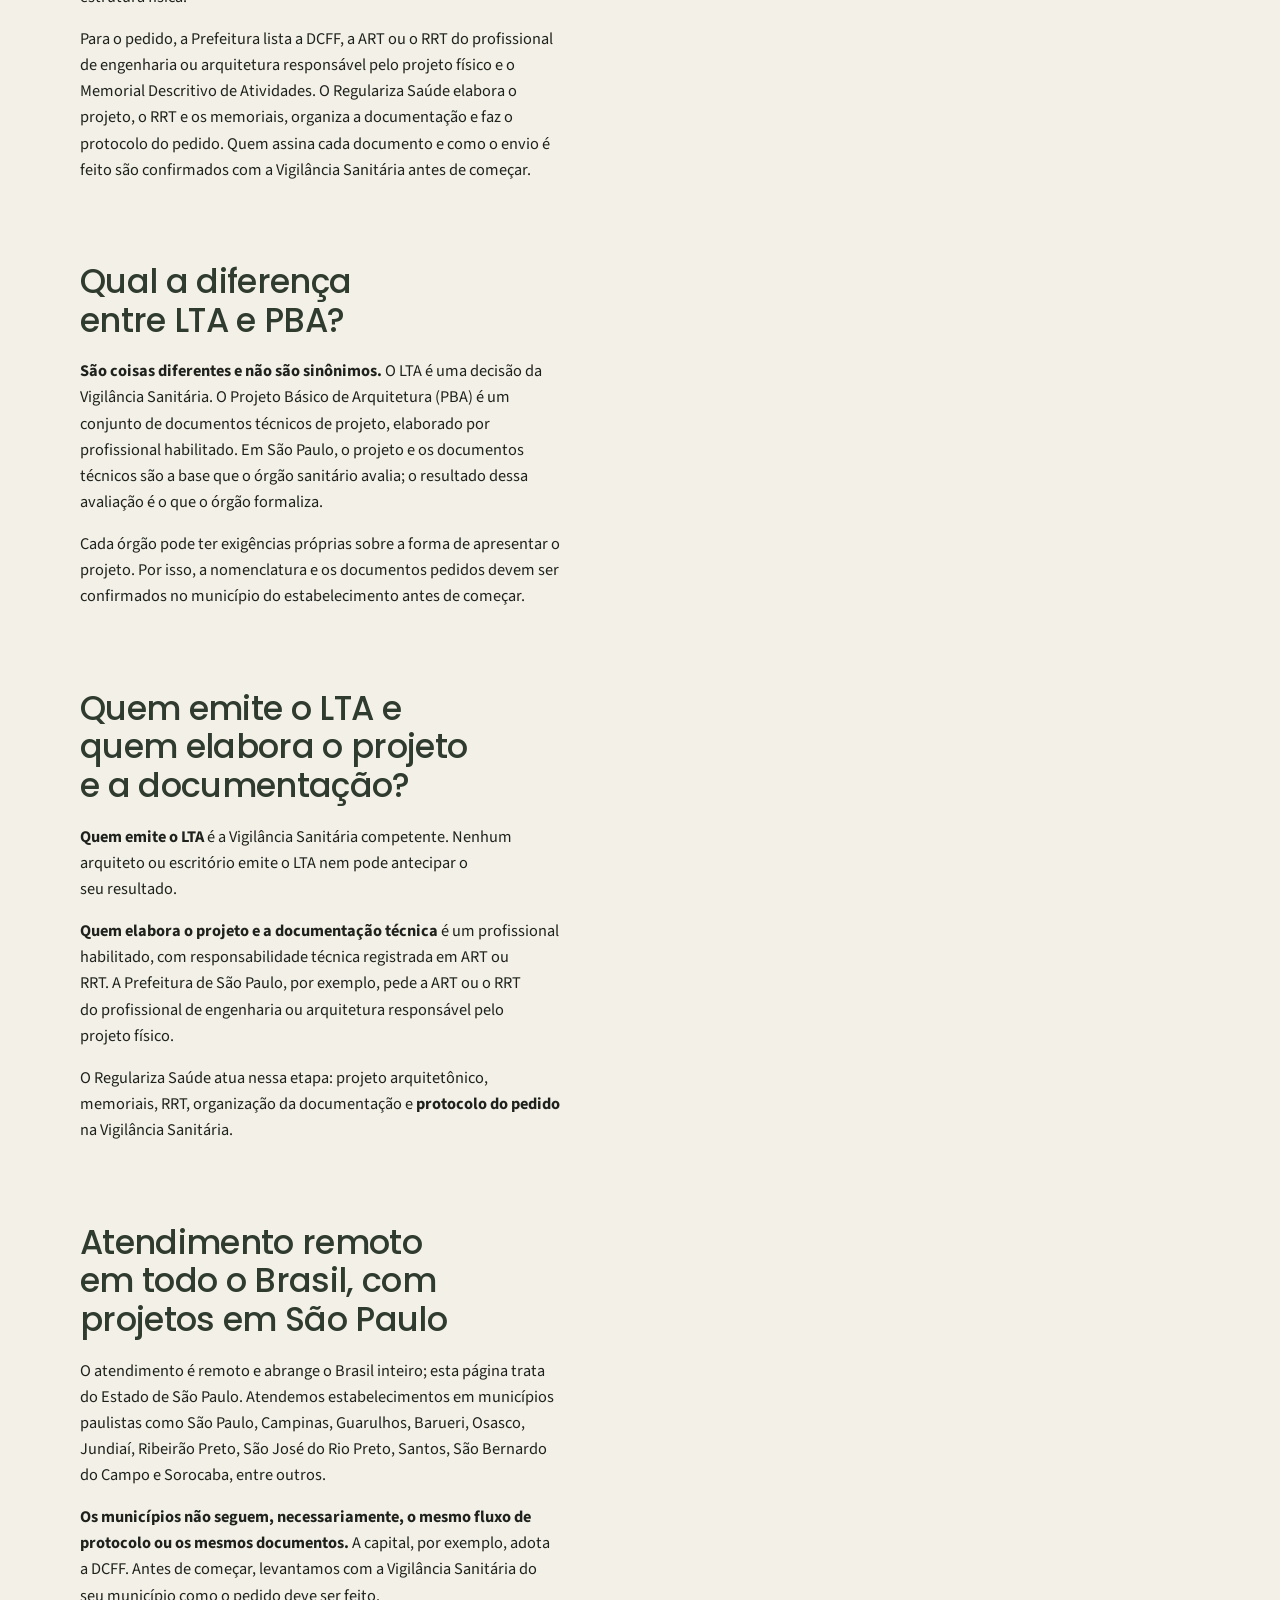
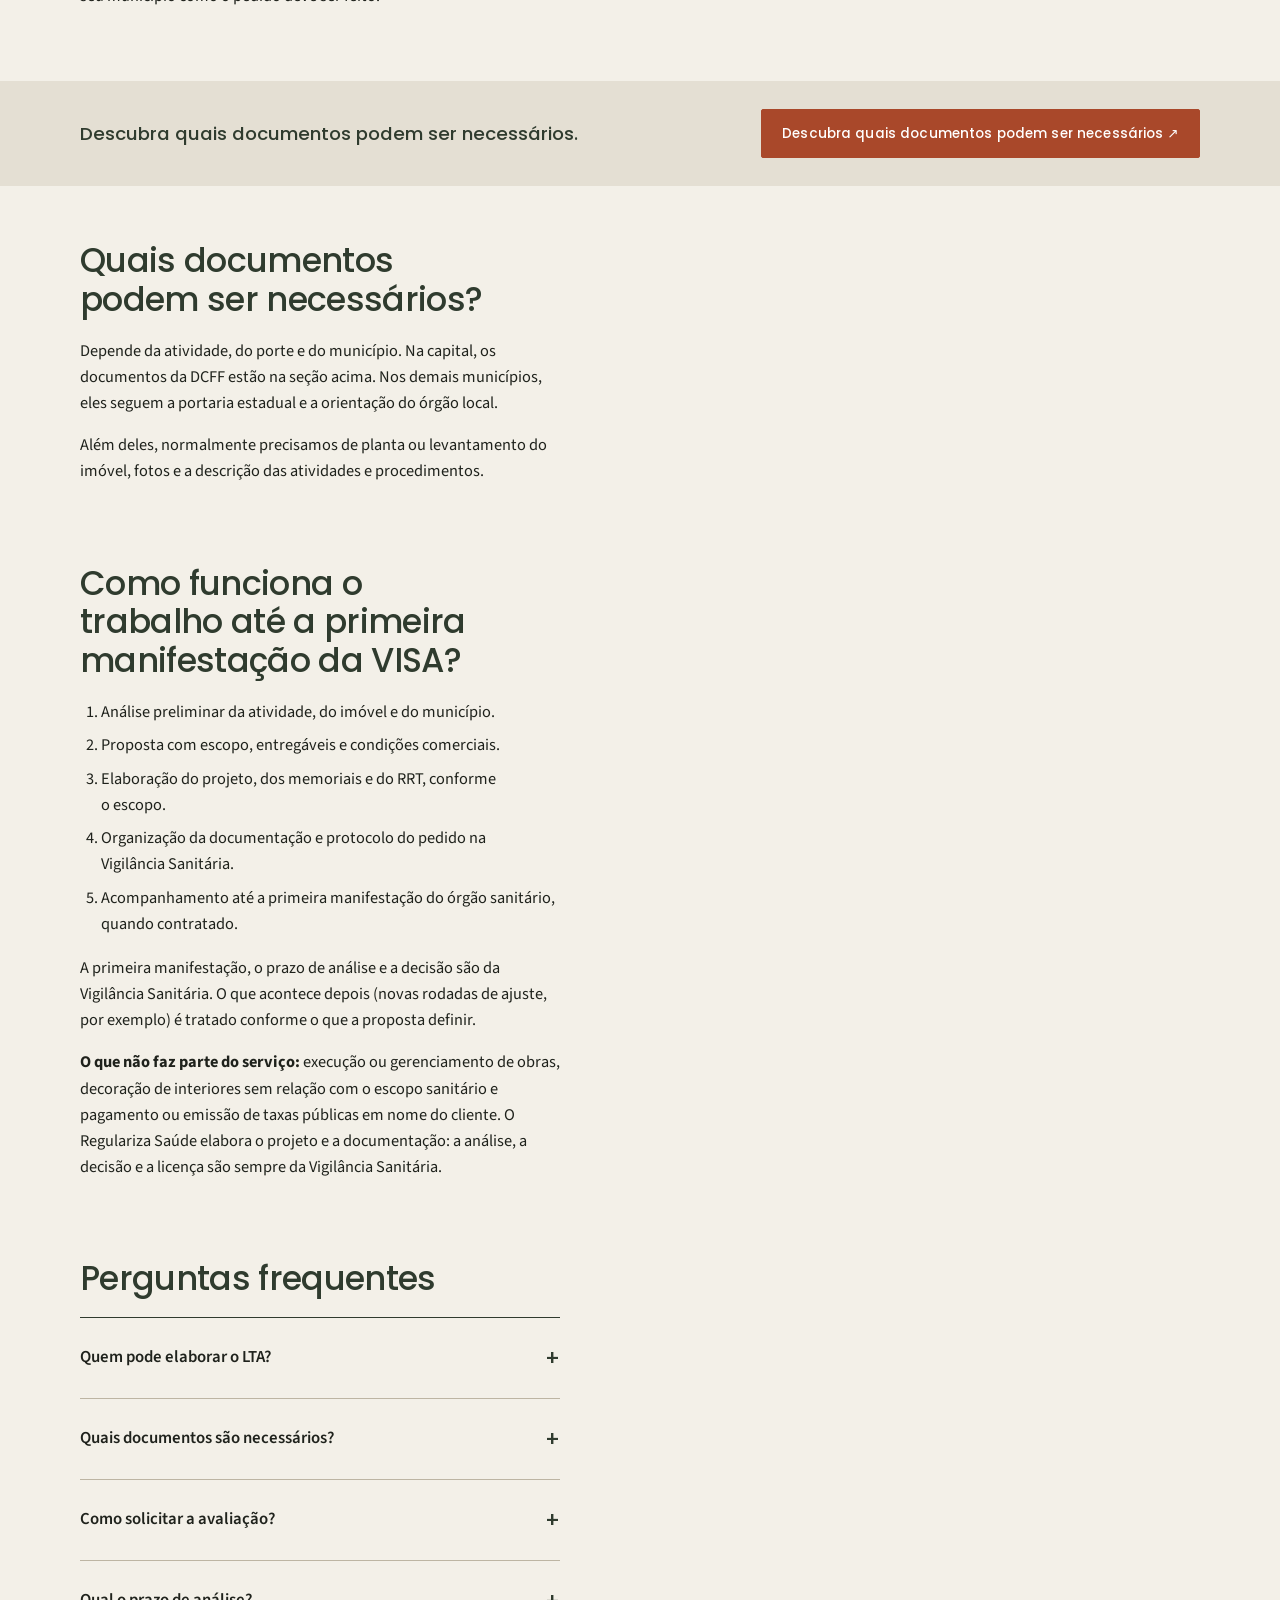
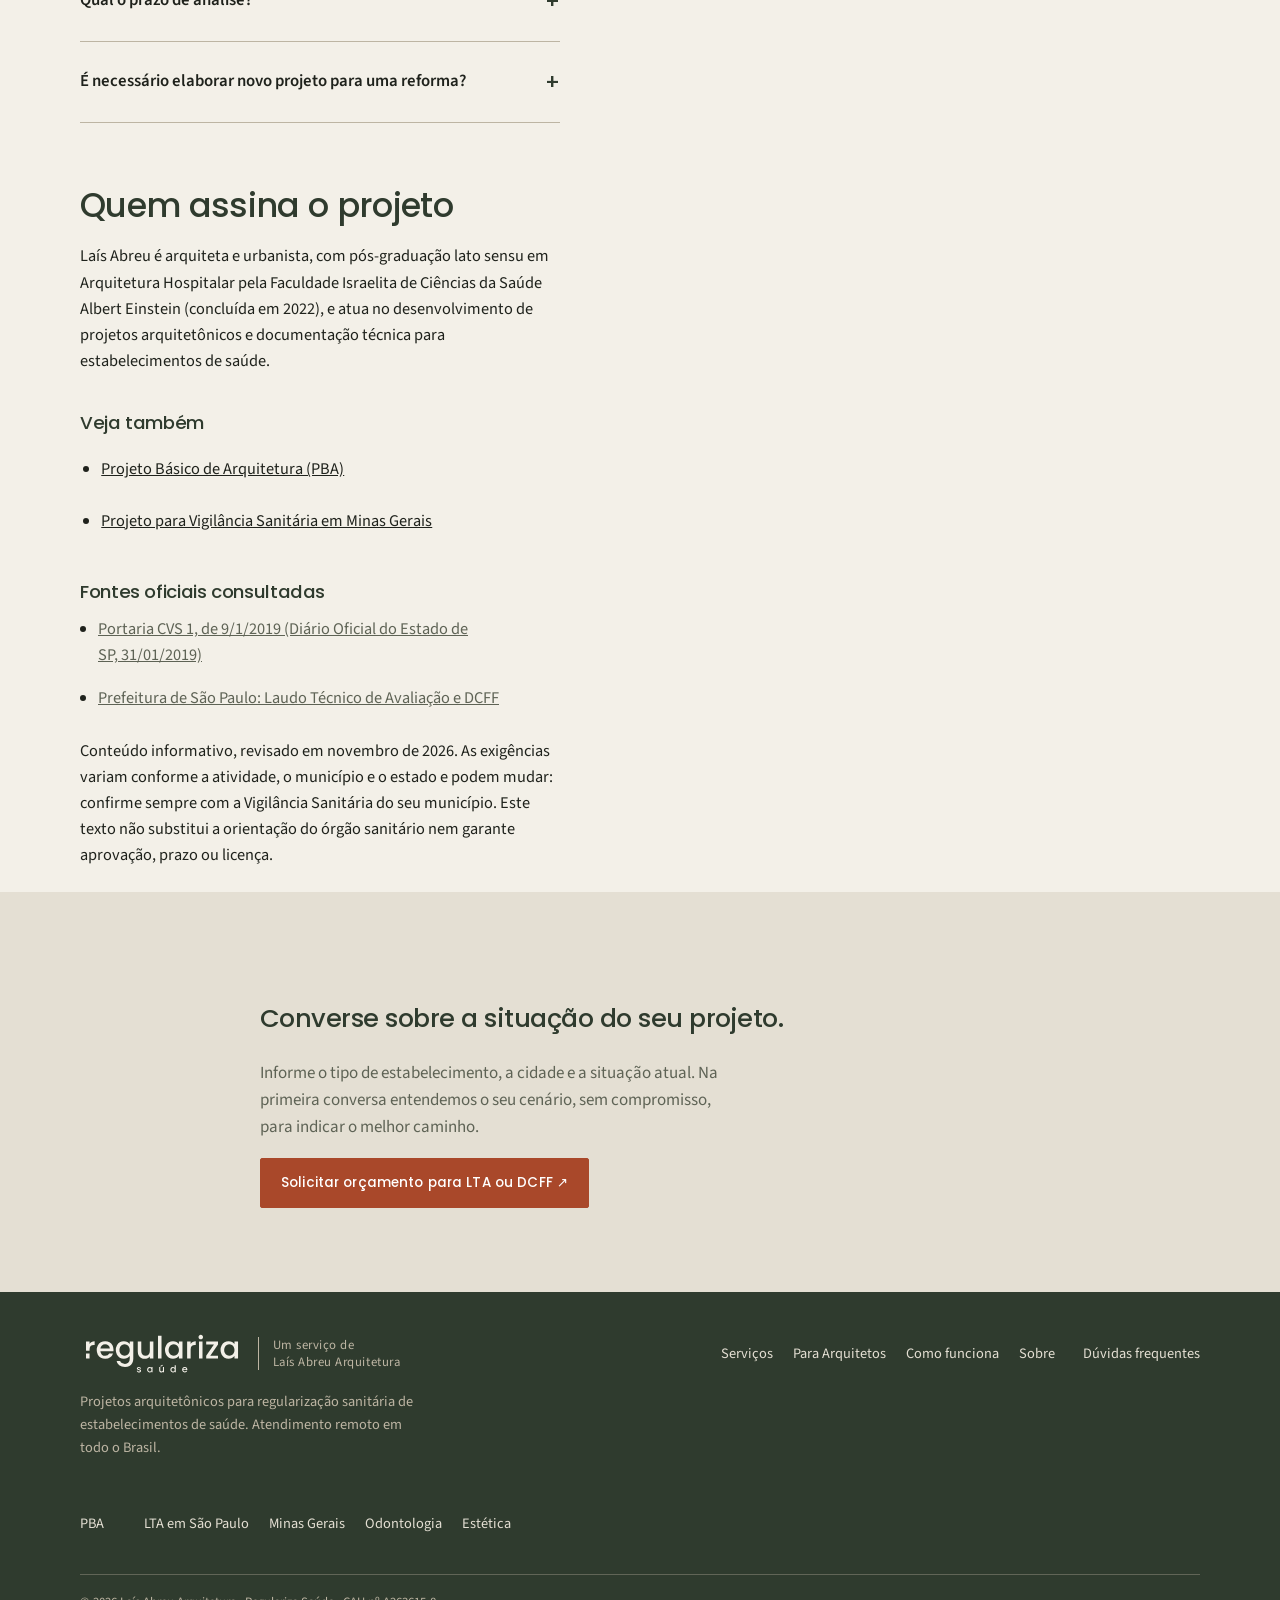
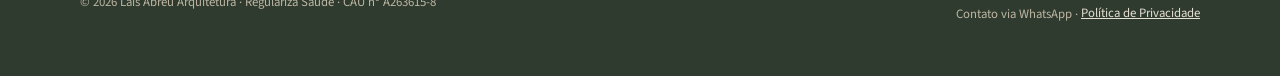
==== commit a020401c: "Ajusta a página do LTA (projeto, documentação e protocolo; DCFF da capital) e prepara o GTM - LTA/DC" ====
--- a/laudo-tecnico-de-avaliacao-lta-sao-paulo/index.html
+++ b/laudo-tecnico-de-avaliacao-lta-sao-paulo/index.html
@@ -3,13 +3,13 @@
 <head>
   <meta charset="utf-8"><meta name="viewport" content="width=device-width, initial-scale=1">
   <title>LTA para Vigilância Sanitária em São Paulo | Regulariza Saúde</title>
-  <meta name="description" content="Projeto arquitetônico e documentação técnica para a avaliação físico-funcional (LTA) de estabelecimentos de saúde no Estado de São Paulo.">
+  <meta name="description" content="Projeto, documentação técnica e protocolo para a avaliação físico-funcional (LTA/DCFF) de estabelecimentos de saúde em São Paulo. Atendimento remoto.">
   <link rel="canonical" href="https://regularizasaudearq.com.br/laudo-tecnico-de-avaliacao-lta-sao-paulo/">
   <meta name="robots" content="index,follow,max-image-preview:large">
   <meta name="theme-color" content="#F3F0E8">
   <meta name="author" content="Laís Abreu Arquitetura">
   <meta property="og:locale" content="pt_BR"><meta property="og:type" content="website">
-  <meta property="og:title" content="LTA para Vigilância Sanitária em São Paulo | Regulariza Saúde"><meta property="og:description" content="Projeto arquitetônico e documentação técnica para a avaliação físico-funcional (LTA) de estabelecimentos de saúde no Estado de São Paulo.">
+  <meta property="og:title" content="LTA para Vigilância Sanitária em São Paulo | Regulariza Saúde"><meta property="og:description" content="Projeto, documentação técnica e protocolo para a avaliação físico-funcional (LTA/DCFF) de estabelecimentos de saúde em São Paulo. Atendimento remoto.">
   <meta property="og:url" content="https://regularizasaudearq.com.br/laudo-tecnico-de-avaliacao-lta-sao-paulo/"><meta property="og:site_name" content="Regulariza Saúde ARQ">
   <meta property="og:image" content="https://regularizasaudearq.com.br/assets/og-image.png"><meta property="og:image:width" content="1200"><meta property="og:image:height" content="630">
   <meta property="og:image:alt" content="Regulariza Saúde — arquitetura que viabiliza a saúde">
@@ -18,26 +18,36 @@
   <link rel="preload" href="/assets/fonts/poppins-latin-500-normal.woff2" as="font" type="font/woff2" crossorigin>
   <link rel="preload" href="/assets/fonts/source-sans-3-latin-wght-normal.woff2" as="font" type="font/woff2" crossorigin>
   <link rel="stylesheet" href="/assets/css/style.css">
-  <script type="application/ld+json">{"@context":"https://schema.org","@graph":[{"@type":"WebPage","@id":"https://regularizasaudearq.com.br/laudo-tecnico-de-avaliacao-lta-sao-paulo/#pagina","url":"https://regularizasaudearq.com.br/laudo-tecnico-de-avaliacao-lta-sao-paulo/","name":"LTA para Vigilância Sanitária em São Paulo | Regulariza Saúde","description":"Projeto arquitetônico e documentação técnica para a avaliação físico-funcional (LTA) de estabelecimentos de saúde no Estado de São Paulo.","inLanguage":"pt-BR","isPartOf":{"@id":"https://regularizasaudearq.com.br/#negocio"},"about":{"@id":"https://regularizasaudearq.com.br/laudo-tecnico-de-avaliacao-lta-sao-paulo/#servico"}},{"@type":"BreadcrumbList","@id":"https://regularizasaudearq.com.br/laudo-tecnico-de-avaliacao-lta-sao-paulo/#trilha","itemListElement":[{"@type":"ListItem","position":1,"name":"Início","item":"https://regularizasaudearq.com.br/"},{"@type":"ListItem","position":2,"name":"LTA em São Paulo","item":"https://regularizasaudearq.com.br/laudo-tecnico-de-avaliacao-lta-sao-paulo/"}]},{"@type":"Service","@id":"https://regularizasaudearq.com.br/laudo-tecnico-de-avaliacao-lta-sao-paulo/#servico","name":"Projeto e documentação técnica para avaliação físico-funcional (LTA) no Estado de São Paulo","description":"Elaboração do projeto arquitetônico e da documentação técnica que embasam a avaliação físico-funcional pela Vigilância Sanitária no Estado de São Paulo.","url":"https://regularizasaudearq.com.br/laudo-tecnico-de-avaliacao-lta-sao-paulo/","provider":{"@id":"https://regularizasaudearq.com.br/#negocio"},"areaServed":{"@type":"Country","name":"Brasil"}},{"@type":"FAQPage","@id":"https://regularizasaudearq.com.br/laudo-tecnico-de-avaliacao-lta-sao-paulo/#faq","mainEntity":[{"@type":"Question","name":"Quem pode elaborar o LTA?","acceptedAnswer":{"@type":"Answer","text":"O LTA é emitido pela Vigilância Sanitária competente, e não elaborado por arquiteto ou engenheiro. O projeto e a documentação técnica que o órgão avalia são elaborados por profissional habilitado, com ART ou RRT."}},{"@type":"Question","name":"Quais documentos são necessários?","acceptedAnswer":{"@type":"Answer","text":"Depende da atividade e do município. Na capital, a Prefeitura de São Paulo lista a DCFF, a ART ou o RRT do responsável pelo projeto físico e o Memorial Descritivo de Atividades. Nos outros municípios, confirme com a Vigilância Sanitária local."}},{"@type":"Question","name":"Como solicitar a avaliação?","acceptedAnswer":{"@type":"Answer","text":"O pedido é feito junto à Vigilância Sanitária do município, pelos canais definidos por ela. Como o procedimento muda de município para município, levantamos o caminho correto antes de preparar a documentação."}},{"@type":"Question","name":"Qual o prazo de análise?","acceptedAnswer":{"@type":"Answer","text":"O prazo de análise é do órgão sanitário e varia. Por isso, não prometemos prazos de aprovação. O prazo de elaboração do projeto é combinado na proposta."}},{"@type":"Question","name":"É necessário elaborar novo projeto para uma reforma?","acceptedAnswer":{"@type":"Answer","text":"Depende. Na capital paulista, a DCFF acompanha pedidos de ampliação de atividades que alterem a estrutura física do estabelecimento. Em outros municípios, a regra pode ser diferente. Em reformas, avaliamos o que muda no layout e nas atividades para indicar se é preciso apresentar projeto novo ou atualizado."}}]}]}</script>
+  <script type="application/ld+json">{"@context":"https://schema.org","@graph":[{"@type":"WebPage","@id":"https://regularizasaudearq.com.br/laudo-tecnico-de-avaliacao-lta-sao-paulo/#pagina","url":"https://regularizasaudearq.com.br/laudo-tecnico-de-avaliacao-lta-sao-paulo/","name":"LTA para Vigilância Sanitária em São Paulo | Regulariza Saúde","description":"Projeto, documentação técnica e protocolo para a avaliação físico-funcional (LTA/DCFF) de estabelecimentos de saúde em São Paulo. Atendimento remoto.","inLanguage":"pt-BR","isPartOf":{"@id":"https://regularizasaudearq.com.br/#negocio"},"about":{"@id":"https://regularizasaudearq.com.br/laudo-tecnico-de-avaliacao-lta-sao-paulo/#servico"}},{"@type":"BreadcrumbList","@id":"https://regularizasaudearq.com.br/laudo-tecnico-de-avaliacao-lta-sao-paulo/#trilha","itemListElement":[{"@type":"ListItem","position":1,"name":"Início","item":"https://regularizasaudearq.com.br/"},{"@type":"ListItem","position":2,"name":"LTA em São Paulo","item":"https://regularizasaudearq.com.br/laudo-tecnico-de-avaliacao-lta-sao-paulo/"}]},{"@type":"Service","@id":"https://regularizasaudearq.com.br/laudo-tecnico-de-avaliacao-lta-sao-paulo/#servico","name":"Projeto, documentação técnica e protocolo para avaliação físico-funcional (LTA/DCFF)","description":"Elaboração do projeto arquitetônico, dos memoriais e do RRT, organização da documentação e protocolo do pedido de avaliação físico-funcional (LTA) ou de DCFF na Vigilância Sanitária, com atendimento remoto.","url":"https://regularizasaudearq.com.br/laudo-tecnico-de-avaliacao-lta-sao-paulo/","provider":{"@id":"https://regularizasaudearq.com.br/#negocio"},"areaServed":{"@type":"Country","name":"Brasil"}},{"@type":"FAQPage","@id":"https://regularizasaudearq.com.br/laudo-tecnico-de-avaliacao-lta-sao-paulo/#faq","mainEntity":[{"@type":"Question","name":"Quem pode elaborar o LTA?","acceptedAnswer":{"@type":"Answer","text":"O LTA é emitido pela Vigilância Sanitária competente, e não elaborado por arquiteto ou engenheiro. O projeto e a documentação técnica que o órgão avalia são elaborados por profissional habilitado, com ART ou RRT."}},{"@type":"Question","name":"Quais documentos são necessários?","acceptedAnswer":{"@type":"Answer","text":"Depende da atividade e do município. Na capital, a Prefeitura de São Paulo lista a DCFF, a ART ou o RRT do responsável pelo projeto físico e o Memorial Descritivo de Atividades. Nos outros municípios, confirme com a Vigilância Sanitária local."}},{"@type":"Question","name":"Como solicitar a avaliação?","acceptedAnswer":{"@type":"Answer","text":"O pedido é feito junto à Vigilância Sanitária do município, pelo canal que ela definir. Nós preparamos o projeto e a documentação e fazemos o protocolo. Como o procedimento muda de município para município, levantamos o caminho correto antes de começar."}},{"@type":"Question","name":"Qual o prazo de análise?","acceptedAnswer":{"@type":"Answer","text":"O prazo de análise é do órgão sanitário e varia. Por isso, não prometemos prazos de aprovação. O prazo de elaboração do projeto é combinado na proposta."}},{"@type":"Question","name":"É necessário elaborar novo projeto para uma reforma?","acceptedAnswer":{"@type":"Answer","text":"Depende. Na capital paulista, a DCFF acompanha pedidos de ampliação de atividades que alterem a estrutura física do estabelecimento. Em outros municípios, a regra pode ser diferente. Em reformas, avaliamos o que muda no layout e nas atividades para indicar se é preciso apresentar projeto novo ou atualizado."}}]}]}</script>
 </head>
 <body>
 <a class="skip-link" href="#conteudo">Pular para o conteúdo</a>
-<header class="topbar"><div class="wrap nav"><a class="brand" href="/" aria-label="Regulariza Saúde — um serviço de Laís Abreu Arquitetura, início"><img class="brand-logo" src="/assets/logo/regulariza-saude-verde.svg" alt="" width="164" height="44"><span class="brand-by">Um serviço de<br>Laís Abreu Arquitetura</span></a><button class="menu-toggle" id="menuToggle" aria-expanded="false" aria-controls="navlinks" aria-label="Abrir menu">☰ Menu</button><nav class="navlinks" id="navlinks" aria-label="Navegação principal"><a href="/#servicos">Serviços</a><a href="/#parcerias">Para Arquitetos</a><a href="/#processo">Como funciona</a><a href="/#sobre">Sobre</a><a href="/#faq">Dúvidas frequentes</a><a class="btn btn-primary mobile-cta" href="#contato">Solicitar avaliação ↗</a></nav><a class="btn btn-primary whatsapp-link-header whatsapp-link" href="https://wa.me/5537998287505?text=Ol%C3%A1%21%20Preciso%20de%20orienta%C3%A7%C3%A3o%20e%20or%C3%A7amento%20para%20elabora%C3%A7%C3%A3o%20de%20LTA%20para%20um%20estabelecimento%20de%20sa%C3%BAde%20no%20Estado%20de%20S%C3%A3o%20Paulo.%20Gostaria%20de%20entender%20os%20documentos%20e%20etapas%20necess%C3%A1rios." data-message="Olá! Preciso de orientação e orçamento para elaboração de LTA para um estabelecimento de saúde no Estado de São Paulo. Gostaria de entender os documentos e etapas necessários." data-track="click_cta_lta" data-cta-location="cabecalho" target="_blank" rel="noopener noreferrer">Solicitar avaliação ↗</a></div></header>
+<header class="topbar"><div class="wrap nav"><a class="brand" href="/" aria-label="Regulariza Saúde — um serviço de Laís Abreu Arquitetura, início"><img class="brand-logo" src="/assets/logo/regulariza-saude-verde.svg" alt="" width="164" height="44"><span class="brand-by">Um serviço de<br>Laís Abreu Arquitetura</span></a><button class="menu-toggle" id="menuToggle" aria-expanded="false" aria-controls="navlinks" aria-label="Abrir menu">☰ Menu</button><nav class="navlinks" id="navlinks" aria-label="Navegação principal"><a href="/#servicos">Serviços</a><a href="/#parcerias">Para Arquitetos</a><a href="/#processo">Como funciona</a><a href="/#sobre">Sobre</a><a href="/#faq">Dúvidas frequentes</a><a class="btn btn-primary mobile-cta" href="#contato">Solicitar avaliação ↗</a></nav><a class="btn btn-primary whatsapp-link-header whatsapp-link" href="https://wa.me/5537998287505?text=Ol%C3%A1%21%20Preciso%20de%20orienta%C3%A7%C3%A3o%20e%20or%C3%A7amento%20para%20projeto%2C%20documenta%C3%A7%C3%A3o%20e%20protocolo%20de%20LTA%20ou%20DCFF%20de%20um%20estabelecimento%20de%20sa%C3%BAde.%20Gostaria%20de%20entender%20os%20documentos%20e%20as%20etapas%20necess%C3%A1rios.%0A%0ACidade%2FUF%3A%20" data-message="Olá! Preciso de orientação e orçamento para projeto, documentação e protocolo de LTA ou DCFF de um estabelecimento de saúde. Gostaria de entender os documentos e as etapas necessários.
+
+Cidade/UF: " data-track="click_cta_lta" data-cta-location="cabecalho" target="_blank" rel="noopener noreferrer">Solicitar avaliação ↗</a></div></header>
 <main id="conteudo">
 <section class="page-hero"><div class="wrap">
 <nav class="crumbs" aria-label="Você está em"><ol><li><a href="/">Início</a></li><li aria-current="page">LTA em São Paulo</li></ol></nav>
 <h1 class="serif">Laudo Técnico de Avaliação (LTA) para Vigilância Sanitária em São Paulo</h1>
-<p class="nugget">No Estado de São Paulo, o Laudo Técnico de Avaliação (LTA) é a decisão da Vigilância Sanitária sobre a avaliação físico-funcional do projeto de uma edificação que abriga atividade de interesse da saúde. O LTA é emitido pelo órgão sanitário; ao profissional cabe elaborar o projeto e a documentação técnica que embasam a avaliação.</p>
-<div class="hero-actions"><a class="btn btn-accent whatsapp-link" href="https://wa.me/5537998287505?text=Ol%C3%A1%21%20Preciso%20de%20orienta%C3%A7%C3%A3o%20e%20or%C3%A7amento%20para%20elabora%C3%A7%C3%A3o%20de%20LTA%20para%20um%20estabelecimento%20de%20sa%C3%BAde%20no%20Estado%20de%20S%C3%A3o%20Paulo.%20Gostaria%20de%20entender%20os%20documentos%20e%20etapas%20necess%C3%A1rios." data-message="Olá! Preciso de orientação e orçamento para elaboração de LTA para um estabelecimento de saúde no Estado de São Paulo. Gostaria de entender os documentos e etapas necessários." data-track="click_cta_lta" data-cta-location="topo" target="_blank" rel="noopener noreferrer">Solicitar orçamento para projeto e documentação do LTA ↗</a></div>
+<p class="nugget">No Estado de São Paulo, o Laudo Técnico de Avaliação (LTA) é a decisão da Vigilância Sanitária sobre a avaliação físico-funcional do projeto de uma edificação que abriga atividade de interesse da saúde. A Regulariza Saúde elabora o projeto e a documentação técnica e faz o protocolo do pedido; a emissão do LTA é sempre do órgão sanitário.</p>
+<div class="hero-actions"><a class="btn btn-accent whatsapp-link" href="https://wa.me/5537998287505?text=Ol%C3%A1%21%20Preciso%20de%20orienta%C3%A7%C3%A3o%20e%20or%C3%A7amento%20para%20projeto%2C%20documenta%C3%A7%C3%A3o%20e%20protocolo%20de%20LTA%20ou%20DCFF%20de%20um%20estabelecimento%20de%20sa%C3%BAde.%20Gostaria%20de%20entender%20os%20documentos%20e%20as%20etapas%20necess%C3%A1rios.%0A%0ACidade%2FUF%3A%20" data-message="Olá! Preciso de orientação e orçamento para projeto, documentação e protocolo de LTA ou DCFF de um estabelecimento de saúde. Gostaria de entender os documentos e as etapas necessários.
+
+Cidade/UF: " data-track="click_cta_lta" data-cta-location="topo" target="_blank" rel="noopener noreferrer">Solicitar orçamento do projeto para LTA/DCFF ↗</a></div>
 <p class="micro-note">Atendimento remoto para todo o Brasil, conforme a viabilidade técnica do caso.</p>
 </div></section>
-<section class="section prose-section"><div class="wrap"><div class="prose"><h2 class="serif">O que é o LTA e quando ele é necessário?</h2><p>A Portaria CVS 1/2019, do Centro de Vigilância Sanitária de São Paulo, define o LTA como o “documento que expressa decisão do órgão de vigilância sanitária competente sobre a avaliação física funcional do projeto de edificação, e seus complementos, que abriga atividade de interesse da saúde”.</p><p>A mesma portaria estabelece que os estabelecimentos sujeitos à avaliação físico-funcional do projeto devem atender à Portaria CVS 10/2017. Quais atividades estão sujeitas a essa avaliação depende do enquadramento e das regras do órgão sanitário do município: a lista é definida pela norma e pela Vigilância Sanitária local, e não por este site.</p><p><strong>Atenção na capital paulista:</strong> segundo a Prefeitura de São Paulo, desde a Portaria SMS/COVISA 404/2024 (publicada em junho de 2024) o LTA foi substituído pela Declaração de Conformidade Físico Funcional (DCFF), que acompanha pedidos de licença inicial, mudança de endereço e ampliação de atividades que alterem a estrutura física. Em outros municípios paulistas, confirme com a Vigilância Sanitária local qual documento se aplica.</p></div></div></section><section class="section prose-section"><div class="wrap"><div class="prose"><h2 class="serif">Qual a diferença entre LTA e PBA?</h2><p><strong>São coisas diferentes e não são sinônimos.</strong> O LTA é uma decisão da Vigilância Sanitária. O Projeto Básico de Arquitetura (PBA) é um conjunto de documentos técnicos de projeto, elaborado por profissional habilitado. Em São Paulo, o projeto e os documentos técnicos são a base que o órgão sanitário avalia; o resultado dessa avaliação é o que o órgão formaliza.</p><p>Cada órgão pode ter exigências próprias sobre a forma de apresentar o projeto. Por isso, a nomenclatura e os documentos pedidos devem ser confirmados no município do estabelecimento antes de começar.</p></div></div></section><section class="section prose-section"><div class="wrap"><div class="prose"><h2 class="serif">Quem emite o LTA e quem elabora o projeto e a documentação?</h2><p><strong>Quem emite o LTA</strong> é a Vigilância Sanitária competente. Nenhum arquiteto ou escritório emite o LTA nem pode antecipar o seu resultado.</p><p><strong>Quem elabora o projeto e a documentação técnica</strong> é um profissional habilitado, com responsabilidade técnica registrada em ART ou RRT. A Prefeitura de São Paulo, por exemplo, pede a ART ou o RRT do profissional de engenharia ou arquitetura responsável pelo projeto físico. O Regulariza Saúde atua nessa etapa: projeto arquitetônico, memoriais, RRT e preparo do processo.</p></div></div></section><section class="section prose-section"><div class="wrap"><div class="prose"><h2 class="serif">Atendimento em São Paulo e região</h2><p>O atendimento é remoto, sem criar uma página para cada cidade. Atendemos estabelecimentos em municípios paulistas como São Paulo, Campinas, Guarulhos, Barueri, Osasco, Jundiaí, Ribeirão Preto, São José do Rio Preto, Santos, São Bernardo do Campo e Sorocaba, entre outros.</p><p><strong>Os municípios não seguem, necessariamente, o mesmo fluxo de protocolo ou os mesmos documentos.</strong> A capital, por exemplo, adota a DCFF. Antes de começar, levantamos com a Vigilância Sanitária do seu município como o pedido deve ser feito.</p></div></div></section><section class="cta-band"><div class="wrap"><p class="cta-band-text">Descubra quais documentos podem ser necessários.</p><a class="btn btn-accent whatsapp-link" href="https://wa.me/5537998287505?text=Ol%C3%A1%21%20Preciso%20de%20orienta%C3%A7%C3%A3o%20e%20or%C3%A7amento%20para%20elabora%C3%A7%C3%A3o%20de%20LTA%20para%20um%20estabelecimento%20de%20sa%C3%BAde%20no%20Estado%20de%20S%C3%A3o%20Paulo.%20Gostaria%20de%20entender%20os%20documentos%20e%20etapas%20necess%C3%A1rios." data-message="Olá! Preciso de orientação e orçamento para elaboração de LTA para um estabelecimento de saúde no Estado de São Paulo. Gostaria de entender os documentos e etapas necessários." data-track="click_cta_lta" data-cta-location="meio" target="_blank" rel="noopener noreferrer">Descubra quais documentos podem ser necessários ↗</a></div></section><section class="section prose-section"><div class="wrap"><div class="prose"><h2 class="serif">Quais documentos podem ser necessários?</h2><p>Depende da atividade, do porte e do município. Como referência, a Prefeitura de São Paulo lista, para a DCFF:</p><ul><li>a Declaração de Conformidade Físico Funcional (modelo da Portaria SMS/COVISA 404/2024);</li><li>a ART ou o RRT do profissional de engenharia ou arquitetura responsável pelo projeto físico;</li><li>o Memorial Descritivo de Atividades.</li></ul><p>Nos demais municípios, os documentos seguem a portaria estadual e a orientação do órgão local. Além deles, normalmente precisamos de planta ou levantamento do imóvel, fotos e a descrição das atividades e procedimentos.</p></div></div></section><section class="section prose-section"><div class="wrap"><div class="prose"><h2 class="serif">Como funciona o trabalho até a primeira manifestação da VISA?</h2><ol><li>Análise preliminar da atividade, do imóvel e do município.</li><li>Proposta com escopo, entregáveis e condições comerciais.</li><li>Elaboração do projeto, dos memoriais e do RRT, conforme o escopo.</li><li>Preparação da documentação e, quando contratado, protocolo na Vigilância Sanitária.</li><li>Acompanhamento até a primeira manifestação do órgão sanitário, quando contratado.</li></ol><p>A primeira manifestação, o prazo de análise e a decisão são da Vigilância Sanitária. O que acontece depois (novas rodadas de ajuste, por exemplo) é tratado conforme o que a proposta definir.</p><p><strong>O que não faz parte do serviço:</strong> execução ou gerenciamento de obras, decoração de interiores sem relação com o escopo sanitário e pagamento ou emissão de taxas públicas em nome do cliente. O Regulariza Saúde elabora o projeto e a documentação: a análise, a decisão e a licença são sempre da Vigilância Sanitária.</p></div></div></section>
-<section class="section prose-section" id="faq"><div class="wrap"><div class="prose"><h2 class="serif">Perguntas frequentes</h2><div class="faq-list"><details><summary>Quem pode elaborar o LTA?</summary><p>O LTA é emitido pela Vigilância Sanitária competente, e não elaborado por arquiteto ou engenheiro. O projeto e a documentação técnica que o órgão avalia são elaborados por profissional habilitado, com ART ou RRT.</p></details><details><summary>Quais documentos são necessários?</summary><p>Depende da atividade e do município. Na capital, a Prefeitura de São Paulo lista a DCFF, a ART ou o RRT do responsável pelo projeto físico e o Memorial Descritivo de Atividades. Nos outros municípios, confirme com a Vigilância Sanitária local.</p></details><details><summary>Como solicitar a avaliação?</summary><p>O pedido é feito junto à Vigilância Sanitária do município, pelos canais definidos por ela. Como o procedimento muda de município para município, levantamos o caminho correto antes de preparar a documentação.</p></details><details><summary>Qual o prazo de análise?</summary><p>O prazo de análise é do órgão sanitário e varia. Por isso, não prometemos prazos de aprovação. O prazo de elaboração do projeto é combinado na proposta.</p></details><details><summary>É necessário elaborar novo projeto para uma reforma?</summary><p>Depende. Na capital paulista, a DCFF acompanha pedidos de ampliação de atividades que alterem a estrutura física do estabelecimento. Em outros municípios, a regra pode ser diferente. Em reformas, avaliamos o que muda no layout e nas atividades para indicar se é preciso apresentar projeto novo ou atualizado.</p></details></div></div></div></section>
+<section class="section prose-section"><div class="wrap"><div class="prose"><h2 class="serif">O que é o LTA e quando ele é necessário?</h2><p>A Portaria CVS 1/2019, do Centro de Vigilância Sanitária de São Paulo, define o LTA como o “documento que expressa decisão do órgão de vigilância sanitária competente sobre a avaliação física funcional do projeto de edificação, e seus complementos, que abriga atividade de interesse da saúde”.</p><p>A mesma portaria estabelece que os estabelecimentos sujeitos à avaliação físico-funcional do projeto devem atender à Portaria CVS 10/2017. Quais atividades estão sujeitas a essa avaliação depende do enquadramento e das regras do órgão sanitário do município: a lista é definida pela norma e pela Vigilância Sanitária local, e não por este site.</p><p><strong>Na capital paulista o documento é outro:</strong> veja a seção sobre a DCFF. Em outros municípios paulistas, confirme com a Vigilância Sanitária local qual documento se aplica.</p></div></div></section><section class="section prose-section"><div class="wrap"><div class="prose"><h2 class="serif">Na capital paulista, o LTA foi substituído pela DCFF</h2><p>Segundo a Prefeitura de São Paulo, desde a Portaria SMS/COVISA 404/2024 (publicada em junho de 2024) o LTA foi substituído pela Declaração de Conformidade Físico Funcional (DCFF). Ela acompanha os pedidos de licença de funcionamento sanitária inicial, de alteração de endereço e de ampliação de atividades que alterem a estrutura física.</p><p>Para o pedido, a Prefeitura lista a DCFF, a ART ou o RRT do profissional de engenharia ou arquitetura responsável pelo projeto físico e o Memorial Descritivo de Atividades. O Regulariza Saúde elabora o projeto, o RRT e os memoriais, organiza a documentação e faz o protocolo do pedido. Quem assina cada documento e como o envio é feito são confirmados com a Vigilância Sanitária antes de começar.</p></div></div></section><section class="section prose-section"><div class="wrap"><div class="prose"><h2 class="serif">Qual a diferença entre LTA e PBA?</h2><p><strong>São coisas diferentes e não são sinônimos.</strong> O LTA é uma decisão da Vigilância Sanitária. O Projeto Básico de Arquitetura (PBA) é um conjunto de documentos técnicos de projeto, elaborado por profissional habilitado. Em São Paulo, o projeto e os documentos técnicos são a base que o órgão sanitário avalia; o resultado dessa avaliação é o que o órgão formaliza.</p><p>Cada órgão pode ter exigências próprias sobre a forma de apresentar o projeto. Por isso, a nomenclatura e os documentos pedidos devem ser confirmados no município do estabelecimento antes de começar.</p></div></div></section><section class="section prose-section"><div class="wrap"><div class="prose"><h2 class="serif">Quem emite o LTA e quem elabora o projeto e a documentação?</h2><p><strong>Quem emite o LTA</strong> é a Vigilância Sanitária competente. Nenhum arquiteto ou escritório emite o LTA nem pode antecipar o seu resultado.</p><p><strong>Quem elabora o projeto e a documentação técnica</strong> é um profissional habilitado, com responsabilidade técnica registrada em ART ou RRT. A Prefeitura de São Paulo, por exemplo, pede a ART ou o RRT do profissional de engenharia ou arquitetura responsável pelo projeto físico.</p><p>O Regulariza Saúde atua nessa etapa: projeto arquitetônico, memoriais, RRT, organização da documentação e <strong>protocolo do pedido</strong> na Vigilância Sanitária.</p></div></div></section><section class="section prose-section"><div class="wrap"><div class="prose"><h2 class="serif">Atendimento remoto em todo o Brasil, com projetos em São Paulo</h2><p>O atendimento é remoto e abrange o Brasil inteiro; esta página trata do Estado de São Paulo. Atendemos estabelecimentos em municípios paulistas como São Paulo, Campinas, Guarulhos, Barueri, Osasco, Jundiaí, Ribeirão Preto, São José do Rio Preto, Santos, São Bernardo do Campo e Sorocaba, entre outros.</p><p><strong>Os municípios não seguem, necessariamente, o mesmo fluxo de protocolo ou os mesmos documentos.</strong> A capital, por exemplo, adota a DCFF. Antes de começar, levantamos com a Vigilância Sanitária do seu município como o pedido deve ser feito.</p></div></div></section><section class="cta-band"><div class="wrap"><p class="cta-band-text">Descubra quais documentos podem ser necessários.</p><a class="btn btn-accent whatsapp-link" href="https://wa.me/5537998287505?text=Ol%C3%A1%21%20Preciso%20de%20orienta%C3%A7%C3%A3o%20e%20or%C3%A7amento%20para%20projeto%2C%20documenta%C3%A7%C3%A3o%20e%20protocolo%20de%20LTA%20ou%20DCFF%20de%20um%20estabelecimento%20de%20sa%C3%BAde.%20Gostaria%20de%20entender%20os%20documentos%20e%20as%20etapas%20necess%C3%A1rios.%0A%0ACidade%2FUF%3A%20" data-message="Olá! Preciso de orientação e orçamento para projeto, documentação e protocolo de LTA ou DCFF de um estabelecimento de saúde. Gostaria de entender os documentos e as etapas necessários.
+
+Cidade/UF: " data-track="click_cta_lta" data-cta-location="meio" target="_blank" rel="noopener noreferrer">Descubra quais documentos podem ser necessários ↗</a></div></section><section class="section prose-section"><div class="wrap"><div class="prose"><h2 class="serif">Quais documentos podem ser necessários?</h2><p>Depende da atividade, do porte e do município. Na capital, os documentos da DCFF estão na seção acima. Nos demais municípios, eles seguem a portaria estadual e a orientação do órgão local.</p><p>Além deles, normalmente precisamos de planta ou levantamento do imóvel, fotos e a descrição das atividades e procedimentos.</p></div></div></section><section class="section prose-section"><div class="wrap"><div class="prose"><h2 class="serif">Como funciona o trabalho até a primeira manifestação da VISA?</h2><ol><li>Análise preliminar da atividade, do imóvel e do município.</li><li>Proposta com escopo, entregáveis e condições comerciais.</li><li>Elaboração do projeto, dos memoriais e do RRT, conforme o escopo.</li><li>Organização da documentação e protocolo do pedido na Vigilância Sanitária.</li><li>Acompanhamento até a primeira manifestação do órgão sanitário, quando contratado.</li></ol><p>A primeira manifestação, o prazo de análise e a decisão são da Vigilância Sanitária. O que acontece depois (novas rodadas de ajuste, por exemplo) é tratado conforme o que a proposta definir.</p><p><strong>O que não faz parte do serviço:</strong> execução ou gerenciamento de obras, decoração de interiores sem relação com o escopo sanitário e pagamento ou emissão de taxas públicas em nome do cliente. O Regulariza Saúde elabora o projeto e a documentação: a análise, a decisão e a licença são sempre da Vigilância Sanitária.</p></div></div></section>
+<section class="section prose-section" id="faq"><div class="wrap"><div class="prose"><h2 class="serif">Perguntas frequentes</h2><div class="faq-list"><details><summary>Quem pode elaborar o LTA?</summary><p>O LTA é emitido pela Vigilância Sanitária competente, e não elaborado por arquiteto ou engenheiro. O projeto e a documentação técnica que o órgão avalia são elaborados por profissional habilitado, com ART ou RRT.</p></details><details><summary>Quais documentos são necessários?</summary><p>Depende da atividade e do município. Na capital, a Prefeitura de São Paulo lista a DCFF, a ART ou o RRT do responsável pelo projeto físico e o Memorial Descritivo de Atividades. Nos outros municípios, confirme com a Vigilância Sanitária local.</p></details><details><summary>Como solicitar a avaliação?</summary><p>O pedido é feito junto à Vigilância Sanitária do município, pelo canal que ela definir. Nós preparamos o projeto e a documentação e fazemos o protocolo. Como o procedimento muda de município para município, levantamos o caminho correto antes de começar.</p></details><details><summary>Qual o prazo de análise?</summary><p>O prazo de análise é do órgão sanitário e varia. Por isso, não prometemos prazos de aprovação. O prazo de elaboração do projeto é combinado na proposta.</p></details><details><summary>É necessário elaborar novo projeto para uma reforma?</summary><p>Depende. Na capital paulista, a DCFF acompanha pedidos de ampliação de atividades que alterem a estrutura física do estabelecimento. Em outros municípios, a regra pode ser diferente. Em reformas, avaliamos o que muda no layout e nas atividades para indicar se é preciso apresentar projeto novo ou atualizado.</p></details></div></div></div></section>
 <section class="section prose-section"><div class="wrap"><div class="prose"><h2 class="serif">Quem assina o projeto</h2><p>Laís Abreu é arquiteta e urbanista, com pós-graduação lato sensu em Arquitetura Hospitalar pela Faculdade Israelita de Ciências da Saúde Albert Einstein (concluída em 2022), e atua no desenvolvimento de projetos arquitetônicos e documentação técnica para estabelecimentos de saúde.</p><h3>Veja também</h3><ul class="related"><li><a href="/projeto-basico-de-arquitetura-pba/">Projeto Básico de Arquitetura (PBA)</a></li><li><a href="/projeto-arquitetonico-vigilancia-sanitaria-mg/">Projeto para Vigilância Sanitária em Minas Gerais</a></li></ul><h3>Fontes oficiais consultadas</h3><ul class="sources"><li><a href="https://ses.sp.bvs.br/wp-content/uploads/2021/09/E_PT-CVS-1_090119.pdf" rel="noopener" target="_blank">Portaria CVS 1, de 9/1/2019 (Diário Oficial do Estado de SP, 31/01/2019)</a></li><li><a href="https://prefeitura.sp.gov.br/web/saude/w/vigilancia_em_saude/praca_de_atendimento/302055" rel="noopener" target="_blank">Prefeitura de São Paulo: Laudo Técnico de Avaliação e DCFF</a></li></ul><p>Conteúdo informativo, revisado em novembro de 2026. As exigências variam conforme a atividade, o município e o estado e podem mudar: confirme sempre com a Vigilância Sanitária do seu município. Este texto não substitui a orientação do órgão sanitário nem garante aprovação, prazo ou licença.</p></div></div></section>
-<section class="cta-section" id="contato"><div class="wrap cta-final"><h2 class="serif">Converse sobre a situação do seu projeto.</h2><p>Informe o tipo de estabelecimento, a cidade e a situação atual. Na primeira conversa entendemos o seu cenário, sem compromisso, para indicar o melhor caminho.</p><a class="btn btn-accent whatsapp-link" href="https://wa.me/5537998287505?text=Ol%C3%A1%21%20Preciso%20de%20orienta%C3%A7%C3%A3o%20e%20or%C3%A7amento%20para%20elabora%C3%A7%C3%A3o%20de%20LTA%20para%20um%20estabelecimento%20de%20sa%C3%BAde%20no%20Estado%20de%20S%C3%A3o%20Paulo.%20Gostaria%20de%20entender%20os%20documentos%20e%20etapas%20necess%C3%A1rios." data-message="Olá! Preciso de orientação e orçamento para elaboração de LTA para um estabelecimento de saúde no Estado de São Paulo. Gostaria de entender os documentos e etapas necessários." data-track="click_cta_lta" data-cta-location="final" target="_blank" rel="noopener noreferrer">Solicitar orçamento para LTA ↗</a></div></section>
+<section class="cta-section" id="contato"><div class="wrap cta-final"><h2 class="serif">Converse sobre a situação do seu projeto.</h2><p>Informe o tipo de estabelecimento, a cidade e a situação atual. Na primeira conversa entendemos o seu cenário, sem compromisso, para indicar o melhor caminho.</p><a class="btn btn-accent whatsapp-link" href="https://wa.me/5537998287505?text=Ol%C3%A1%21%20Preciso%20de%20orienta%C3%A7%C3%A3o%20e%20or%C3%A7amento%20para%20projeto%2C%20documenta%C3%A7%C3%A3o%20e%20protocolo%20de%20LTA%20ou%20DCFF%20de%20um%20estabelecimento%20de%20sa%C3%BAde.%20Gostaria%20de%20entender%20os%20documentos%20e%20as%20etapas%20necess%C3%A1rios.%0A%0ACidade%2FUF%3A%20" data-message="Olá! Preciso de orientação e orçamento para projeto, documentação e protocolo de LTA ou DCFF de um estabelecimento de saúde. Gostaria de entender os documentos e as etapas necessários.
+
+Cidade/UF: " data-track="click_cta_lta" data-cta-location="final" target="_blank" rel="noopener noreferrer">Solicitar orçamento para LTA ou DCFF ↗</a></div></section>
 </main>
 <footer class="footer"><div class="wrap"><div class="footer-top"><div><a class="brand" href="/" aria-label="Regulariza Saúde — um serviço de Laís Abreu Arquitetura, início"><img class="brand-logo" src="/assets/logo/regulariza-saude-claro.svg" alt="" width="164" height="44" loading="lazy"><span class="brand-by">Um serviço de<br>Laís Abreu Arquitetura</span></a><p>Projetos arquitetônicos para regularização sanitária de estabelecimentos de saúde. Atendimento remoto em todo o Brasil.</p></div><nav class="footer-links" aria-label="Links do rodapé"><a href="/#servicos">Serviços</a><a href="/#parcerias">Para Arquitetos</a><a href="/#processo">Como funciona</a><a href="/#sobre">Sobre</a><a href="/#faq">Dúvidas frequentes</a></nav></div><nav class="footer-links footer-guides" aria-label="Guias"><a href="/projeto-basico-de-arquitetura-pba/">PBA</a><a href="/laudo-tecnico-de-avaliacao-lta-sao-paulo/">LTA em São Paulo</a><a href="/projeto-arquitetonico-vigilancia-sanitaria-mg/">Minas Gerais</a><a href="/projeto-vigilancia-sanitaria-consultorio-odontologico/">Odontologia</a><a href="/projeto-vigilancia-sanitaria-clinica-estetica/">Estética</a></nav><div class="footer-bottom"><span>© <span id="year"></span> Laís Abreu Arquitetura · Regulariza Saúde · CAU nº A263615-8</span><span>Contato via WhatsApp · <a href="/privacidade.html">Política de Privacidade</a></span></div></div></footer>
-<a aria-label="Solicitar avaliação pelo WhatsApp" class="btn btn-primary floating-cta whatsapp-link" href="https://wa.me/5537998287505?text=Ol%C3%A1%21%20Preciso%20de%20orienta%C3%A7%C3%A3o%20e%20or%C3%A7amento%20para%20elabora%C3%A7%C3%A3o%20de%20LTA%20para%20um%20estabelecimento%20de%20sa%C3%BAde%20no%20Estado%20de%20S%C3%A3o%20Paulo.%20Gostaria%20de%20entender%20os%20documentos%20e%20etapas%20necess%C3%A1rios." data-message="Olá! Preciso de orientação e orçamento para elaboração de LTA para um estabelecimento de saúde no Estado de São Paulo. Gostaria de entender os documentos e etapas necessários." data-track="click_cta_lta" data-cta-location="flutuante" target="_blank" rel="noopener noreferrer">Solicitar avaliação ↗</a>
+<a aria-label="Solicitar avaliação pelo WhatsApp" class="btn btn-primary floating-cta whatsapp-link" href="https://wa.me/5537998287505?text=Ol%C3%A1%21%20Preciso%20de%20orienta%C3%A7%C3%A3o%20e%20or%C3%A7amento%20para%20projeto%2C%20documenta%C3%A7%C3%A3o%20e%20protocolo%20de%20LTA%20ou%20DCFF%20de%20um%20estabelecimento%20de%20sa%C3%BAde.%20Gostaria%20de%20entender%20os%20documentos%20e%20as%20etapas%20necess%C3%A1rios.%0A%0ACidade%2FUF%3A%20" data-message="Olá! Preciso de orientação e orçamento para projeto, documentação e protocolo de LTA ou DCFF de um estabelecimento de saúde. Gostaria de entender os documentos e as etapas necessários.
+
+Cidade/UF: " data-track="click_cta_lta" data-cta-location="flutuante" target="_blank" rel="noopener noreferrer">Solicitar avaliação ↗</a>
 <script src="/assets/js/config.js"></script><script src="/assets/js/track.js"></script><script src="/assets/js/page.js"></script>
 </body>
 </html>
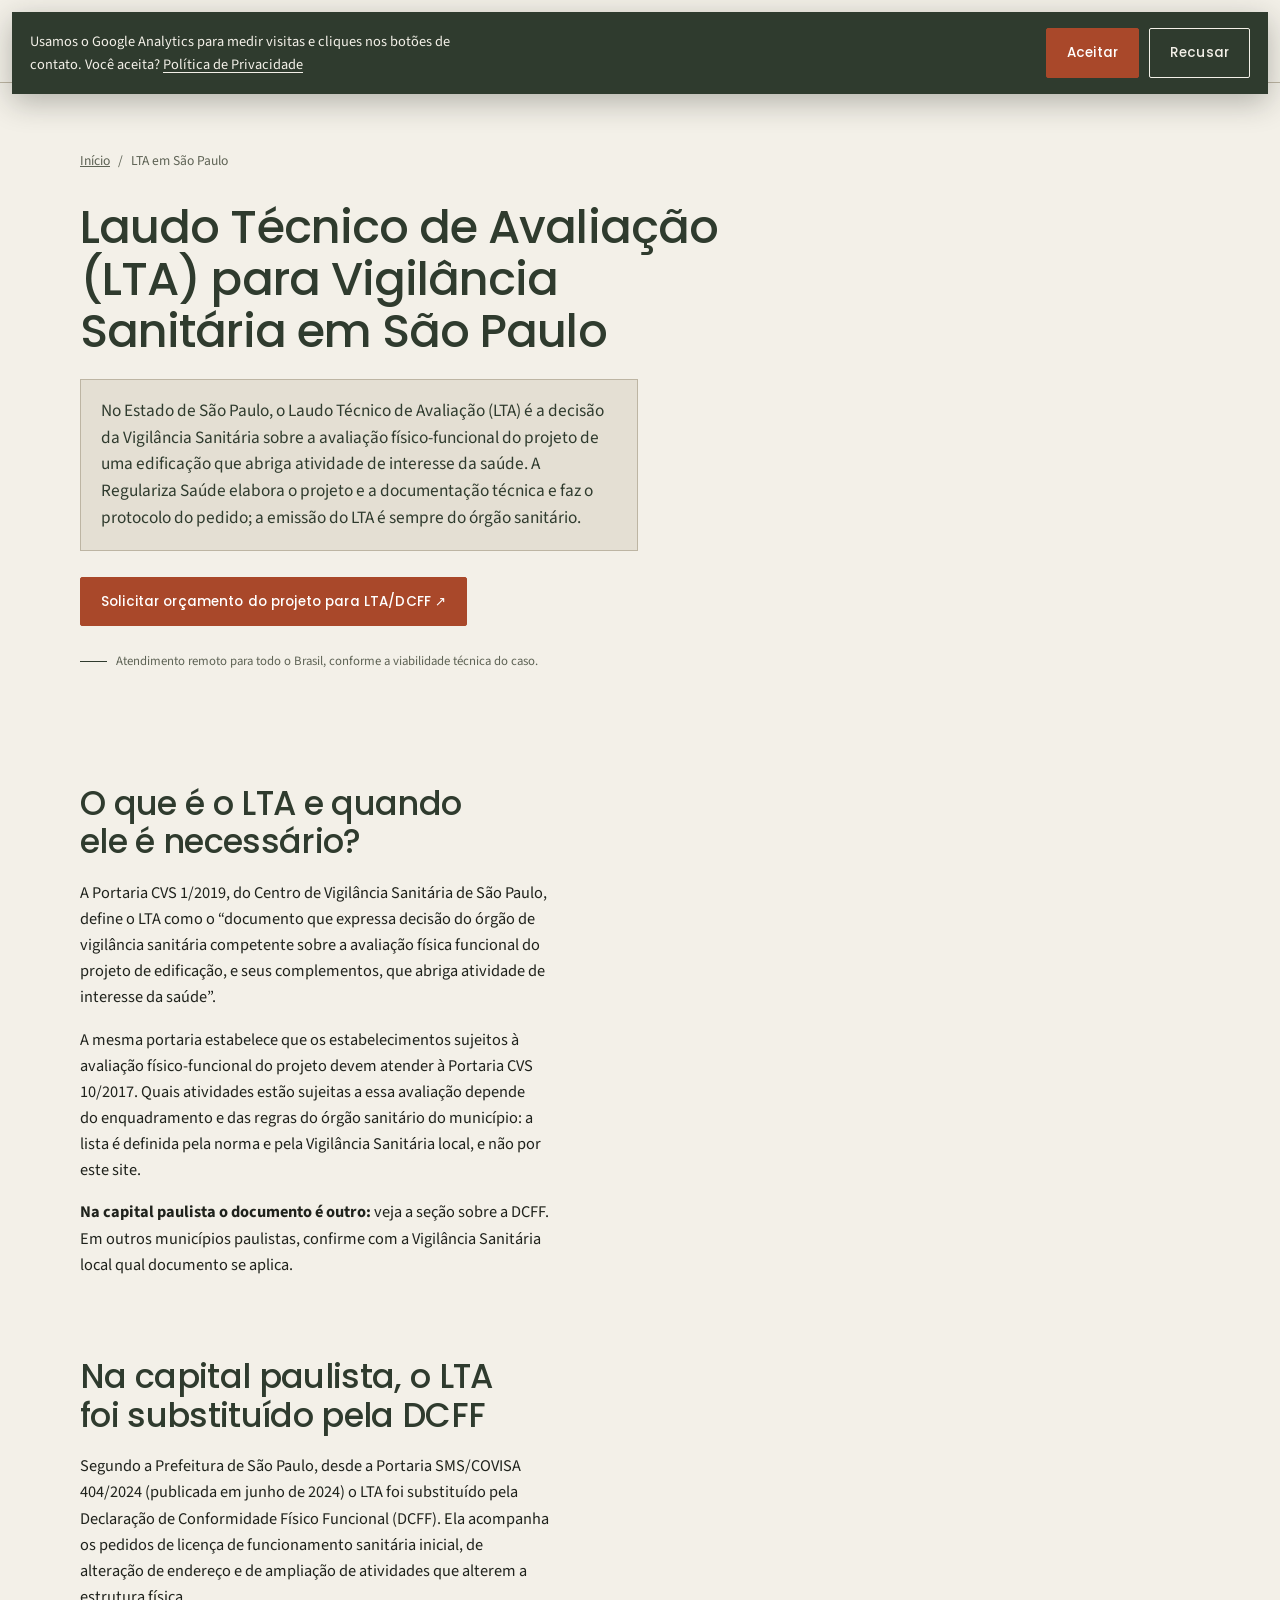
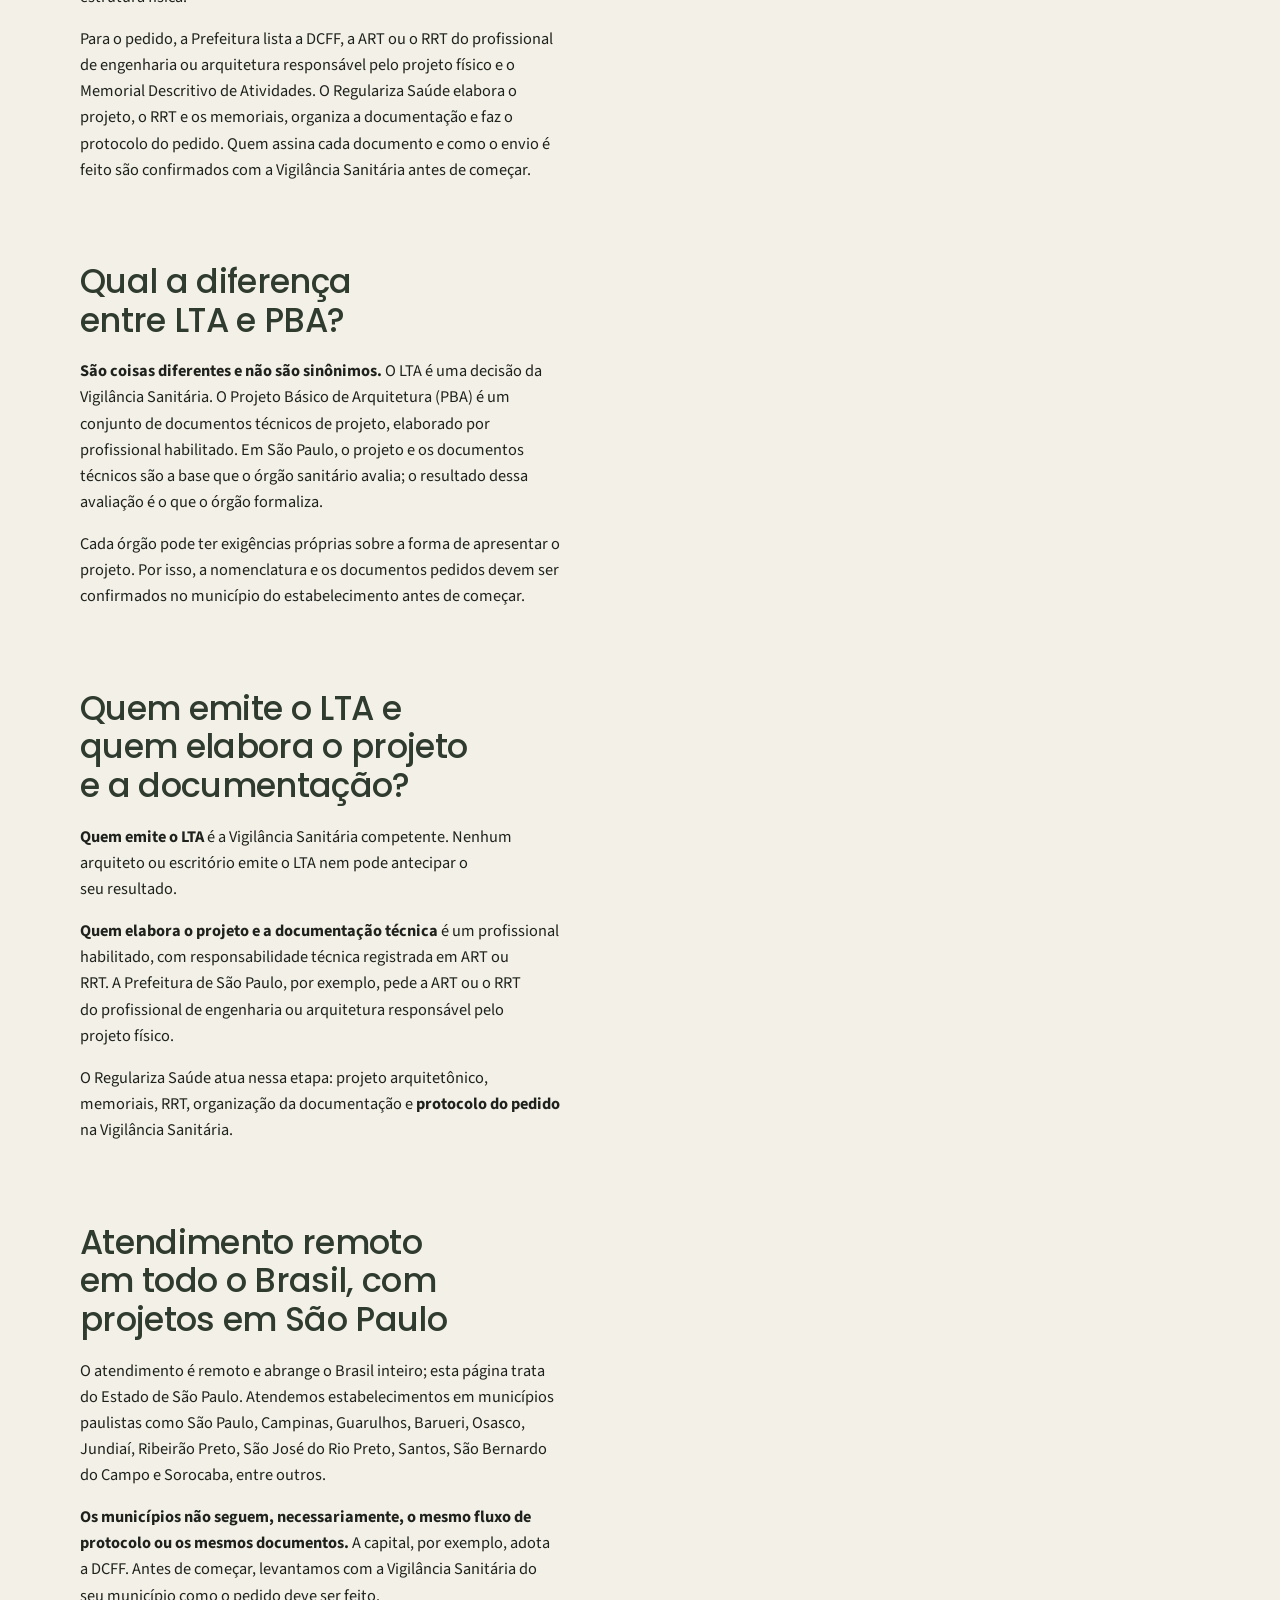
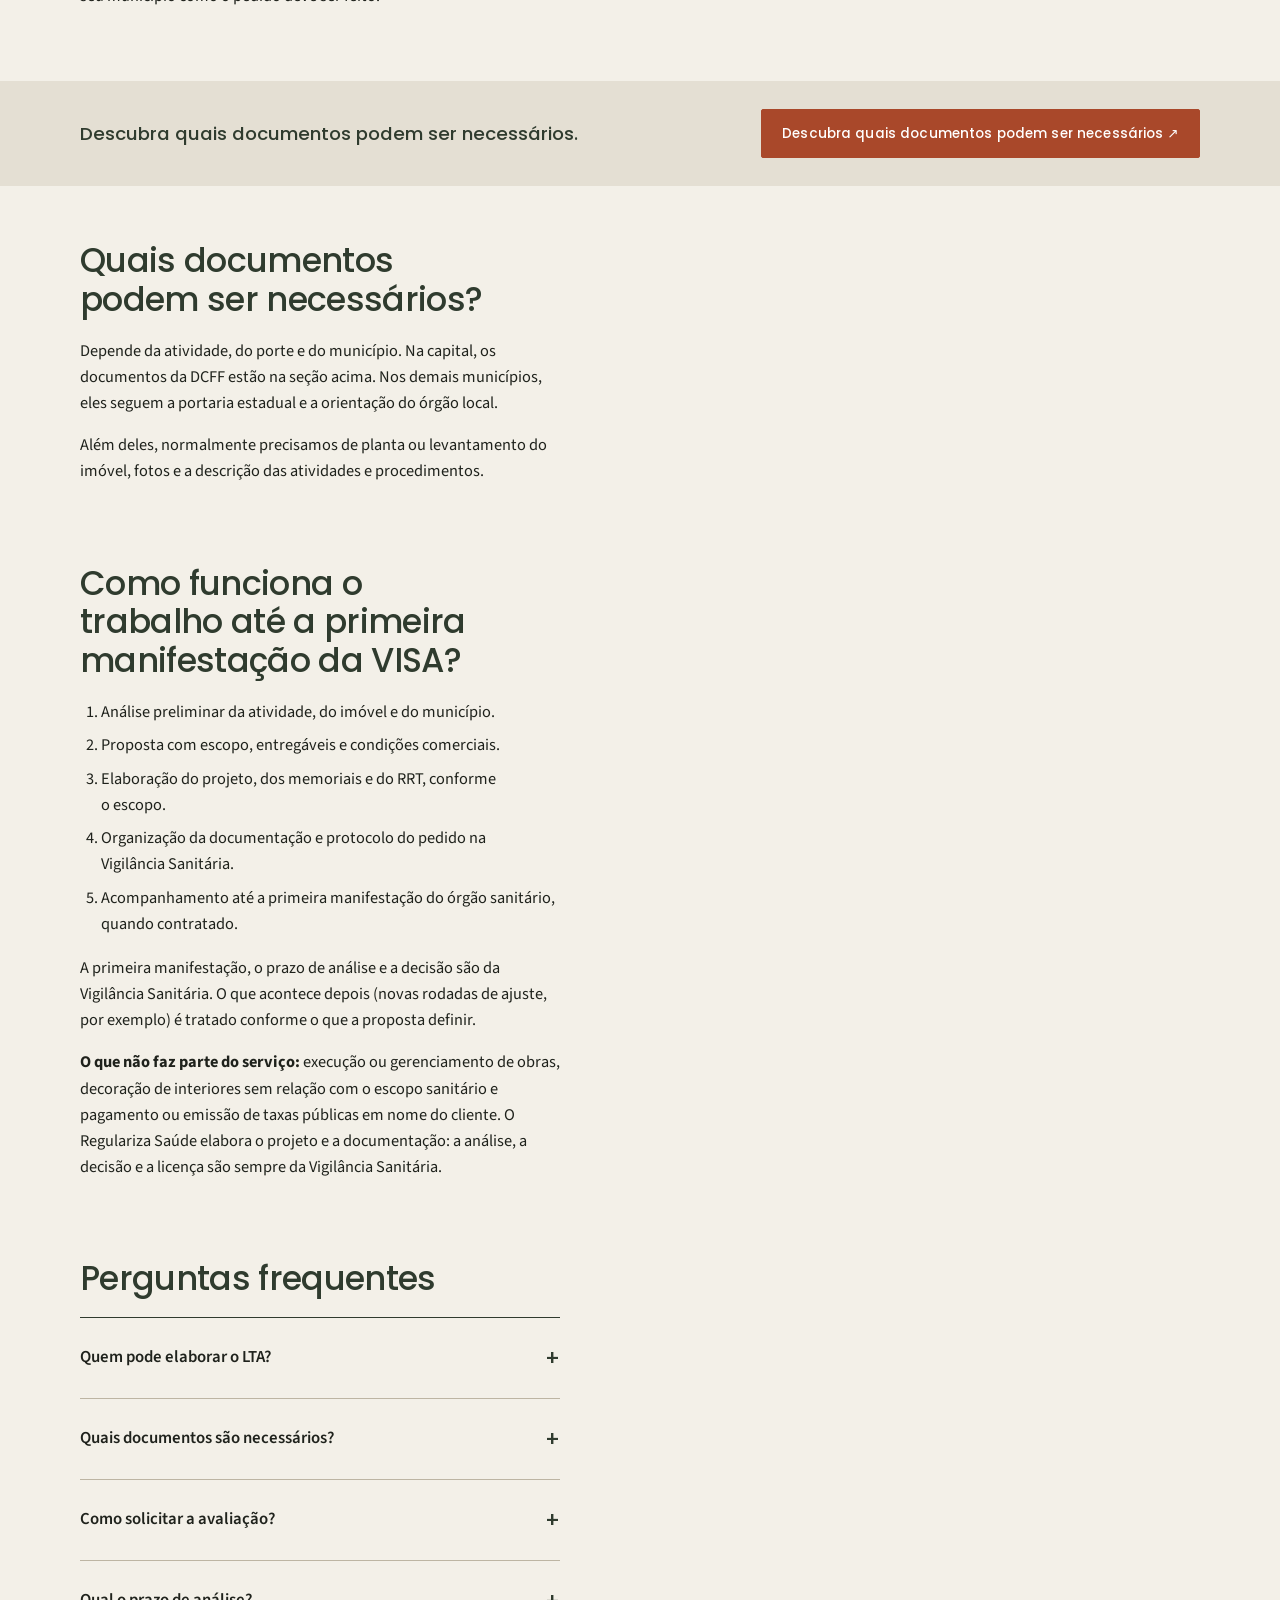
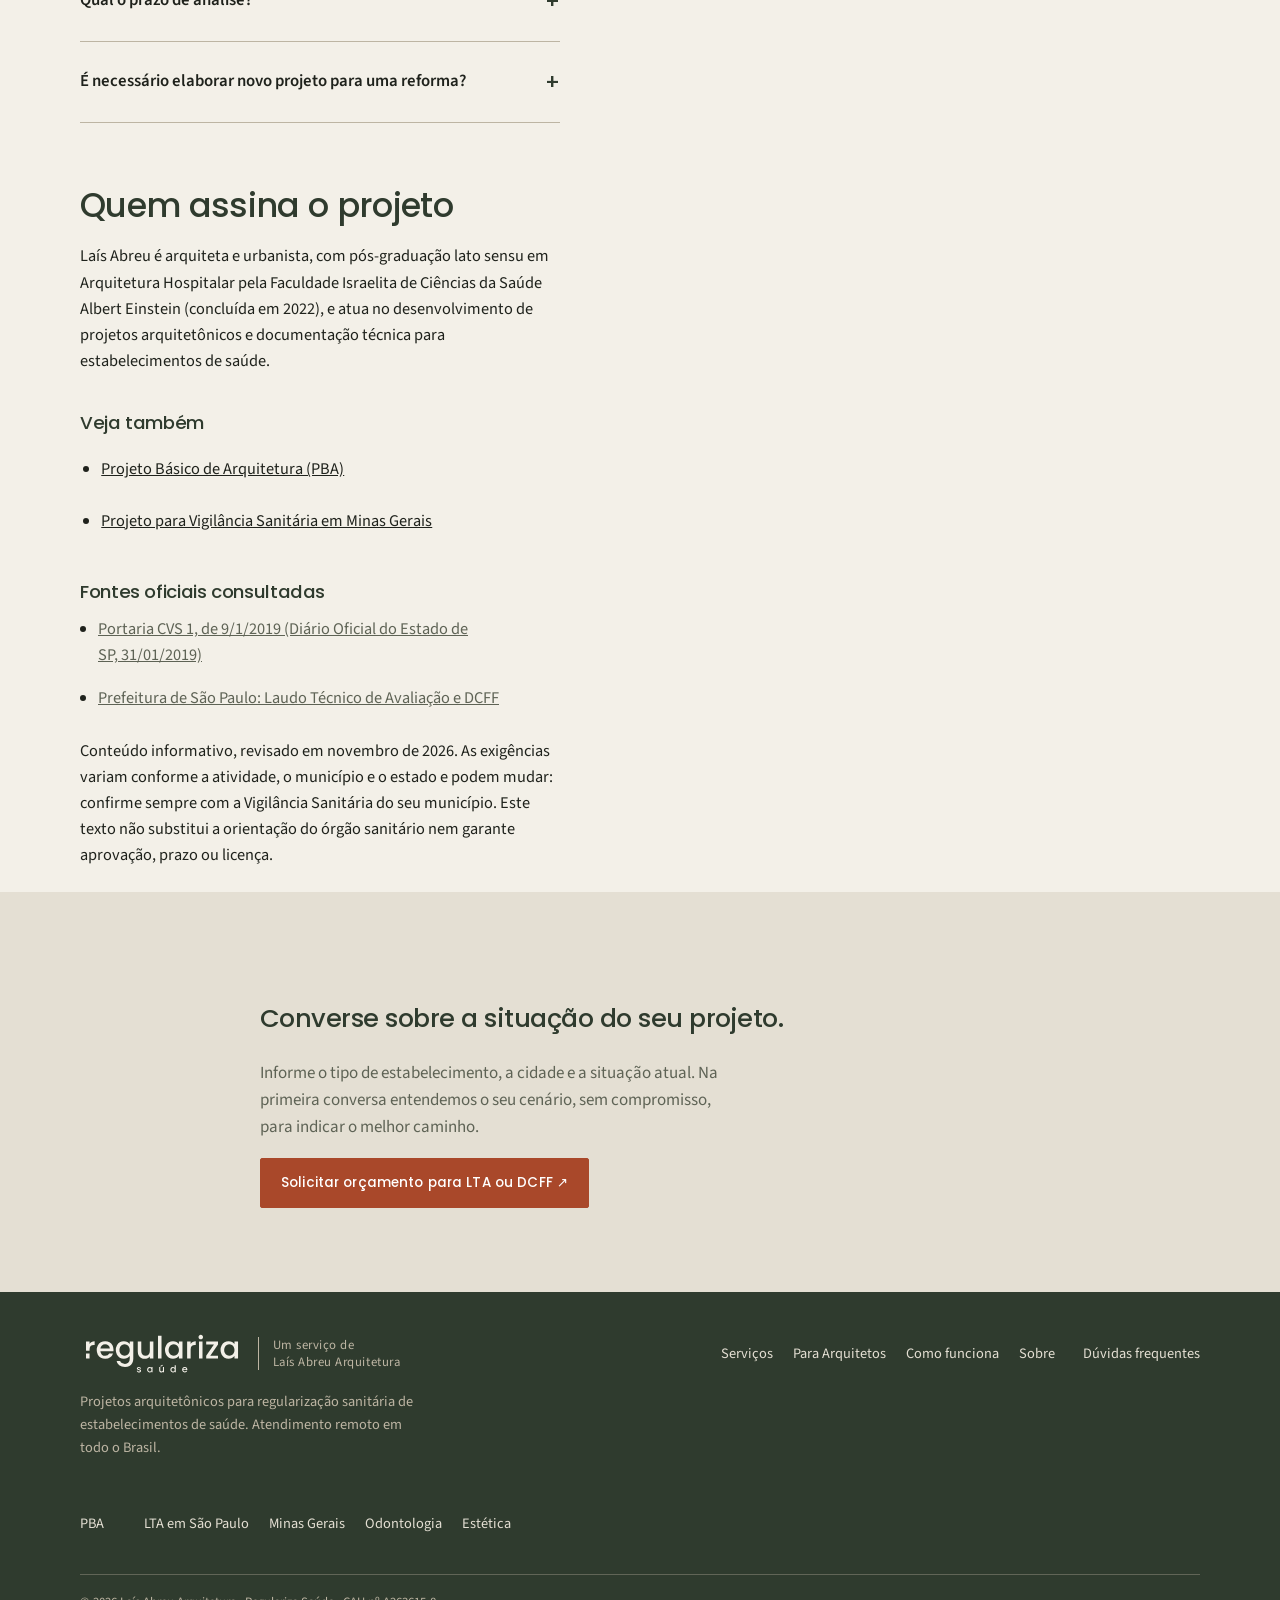
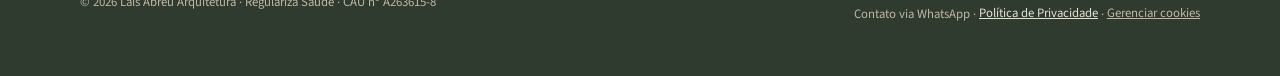
==== commit cbf78ddd: "Mede envio do formulario, permite gerenciar cookies, remove JS duplicado, adiciona checagem Co-Autho" ====
--- a/laudo-tecnico-de-avaliacao-lta-sao-paulo/index.html
+++ b/laudo-tecnico-de-avaliacao-lta-sao-paulo/index.html
@@ -44,7 +44,7 @@
 
 Cidade/UF: " data-track="click_cta_lta" data-cta-location="final" target="_blank" rel="noopener noreferrer">Solicitar orçamento para LTA ou DCFF ↗</a></div></section>
 </main>
-<footer class="footer"><div class="wrap"><div class="footer-top"><div><a class="brand" href="/" aria-label="Regulariza Saúde — um serviço de Laís Abreu Arquitetura, início"><img class="brand-logo" src="/assets/logo/regulariza-saude-claro.svg" alt="" width="164" height="44" loading="lazy"><span class="brand-by">Um serviço de<br>Laís Abreu Arquitetura</span></a><p>Projetos arquitetônicos para regularização sanitária de estabelecimentos de saúde. Atendimento remoto em todo o Brasil.</p></div><nav class="footer-links" aria-label="Links do rodapé"><a href="/#servicos">Serviços</a><a href="/#parcerias">Para Arquitetos</a><a href="/#processo">Como funciona</a><a href="/#sobre">Sobre</a><a href="/#faq">Dúvidas frequentes</a></nav></div><nav class="footer-links footer-guides" aria-label="Guias"><a href="/projeto-basico-de-arquitetura-pba/">PBA</a><a href="/laudo-tecnico-de-avaliacao-lta-sao-paulo/">LTA em São Paulo</a><a href="/projeto-arquitetonico-vigilancia-sanitaria-mg/">Minas Gerais</a><a href="/projeto-vigilancia-sanitaria-consultorio-odontologico/">Odontologia</a><a href="/projeto-vigilancia-sanitaria-clinica-estetica/">Estética</a></nav><div class="footer-bottom"><span>© <span id="year"></span> Laís Abreu Arquitetura · Regulariza Saúde · CAU nº A263615-8</span><span>Contato via WhatsApp · <a href="/privacidade.html">Política de Privacidade</a></span></div></div></footer>
+<footer class="footer"><div class="wrap"><div class="footer-top"><div><a class="brand" href="/" aria-label="Regulariza Saúde — um serviço de Laís Abreu Arquitetura, início"><img class="brand-logo" src="/assets/logo/regulariza-saude-claro.svg" alt="" width="164" height="44" loading="lazy"><span class="brand-by">Um serviço de<br>Laís Abreu Arquitetura</span></a><p>Projetos arquitetônicos para regularização sanitária de estabelecimentos de saúde. Atendimento remoto em todo o Brasil.</p></div><nav class="footer-links" aria-label="Links do rodapé"><a href="/#servicos">Serviços</a><a href="/#parcerias">Para Arquitetos</a><a href="/#processo">Como funciona</a><a href="/#sobre">Sobre</a><a href="/#faq">Dúvidas frequentes</a></nav></div><nav class="footer-links footer-guides" aria-label="Guias"><a href="/projeto-basico-de-arquitetura-pba/">PBA</a><a href="/laudo-tecnico-de-avaliacao-lta-sao-paulo/">LTA em São Paulo</a><a href="/projeto-arquitetonico-vigilancia-sanitaria-mg/">Minas Gerais</a><a href="/projeto-vigilancia-sanitaria-consultorio-odontologico/">Odontologia</a><a href="/projeto-vigilancia-sanitaria-clinica-estetica/">Estética</a></nav><div class="footer-bottom"><span>© <span id="year"></span> Laís Abreu Arquitetura · Regulariza Saúde · CAU nº A263615-8</span><span>Contato via WhatsApp · <a href="/privacidade.html">Política de Privacidade</a> · <button type="button" class="link-btn" data-cookies>Gerenciar cookies</button></span></div></div></footer>
 <a aria-label="Solicitar avaliação pelo WhatsApp" class="btn btn-primary floating-cta whatsapp-link" href="https://wa.me/5537998287505?text=Ol%C3%A1%21%20Preciso%20de%20orienta%C3%A7%C3%A3o%20e%20or%C3%A7amento%20para%20projeto%2C%20documenta%C3%A7%C3%A3o%20e%20protocolo%20de%20LTA%20ou%20DCFF%20de%20um%20estabelecimento%20de%20sa%C3%BAde.%20Gostaria%20de%20entender%20os%20documentos%20e%20as%20etapas%20necess%C3%A1rios.%0A%0ACidade%2FUF%3A%20" data-message="Olá! Preciso de orientação e orçamento para projeto, documentação e protocolo de LTA ou DCFF de um estabelecimento de saúde. Gostaria de entender os documentos e as etapas necessários.
 
 Cidade/UF: " data-track="click_cta_lta" data-cta-location="flutuante" target="_blank" rel="noopener noreferrer">Solicitar avaliação ↗</a>
--- a/assets/css/style.css
+++ b/assets/css/style.css
@@ -300,3 +300,11 @@
 .cta-final{max-width:760px}
 .cta-final p{color:var(--rs-mid);max-width:60ch}
 .footer-guides{margin-top:22px;padding-top:6px}
+.consent{position:fixed;left:12px;right:12px;top:12px;z-index:40;display:flex;flex-wrap:wrap;gap:12px 20px;align-items:center;justify-content:space-between;padding:16px 18px;background:var(--rs-ink);color:var(--rs-paper);box-shadow:0 8px 30px rgba(31,34,28,.3)}
+.consent p{margin:0;font-size:.9rem;max-width:62ch}
+.consent a{color:var(--rs-paper);text-decoration:underline;text-underline-offset:3px}
+.consent-actions{display:flex;gap:10px}
+.consent .btn-outline{color:var(--rs-paper);border-color:var(--rs-paper)}
+.consent .btn-outline:hover{background:rgba(243,240,232,.14)}
+
+.link-btn{background:none;border:0;padding:0;font:inherit;color:inherit;text-decoration:underline;cursor:pointer;min-height:44px}
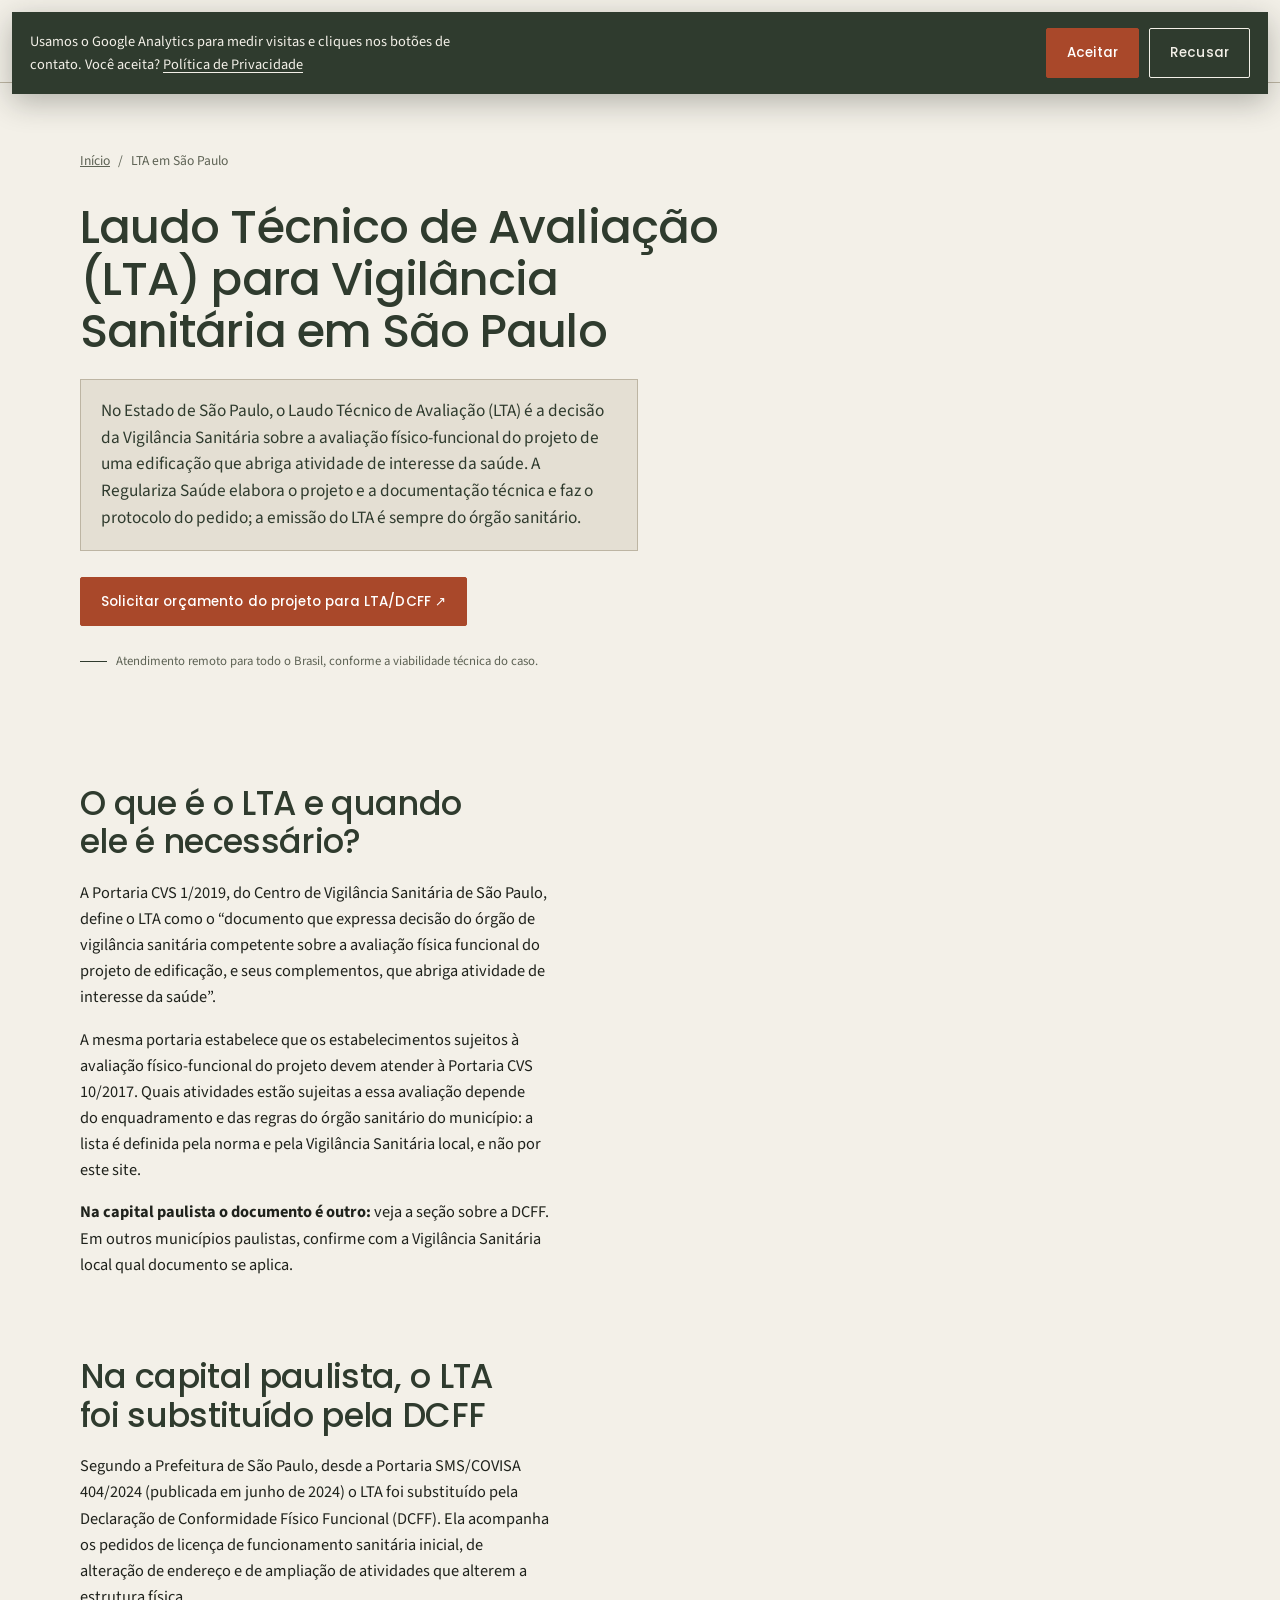
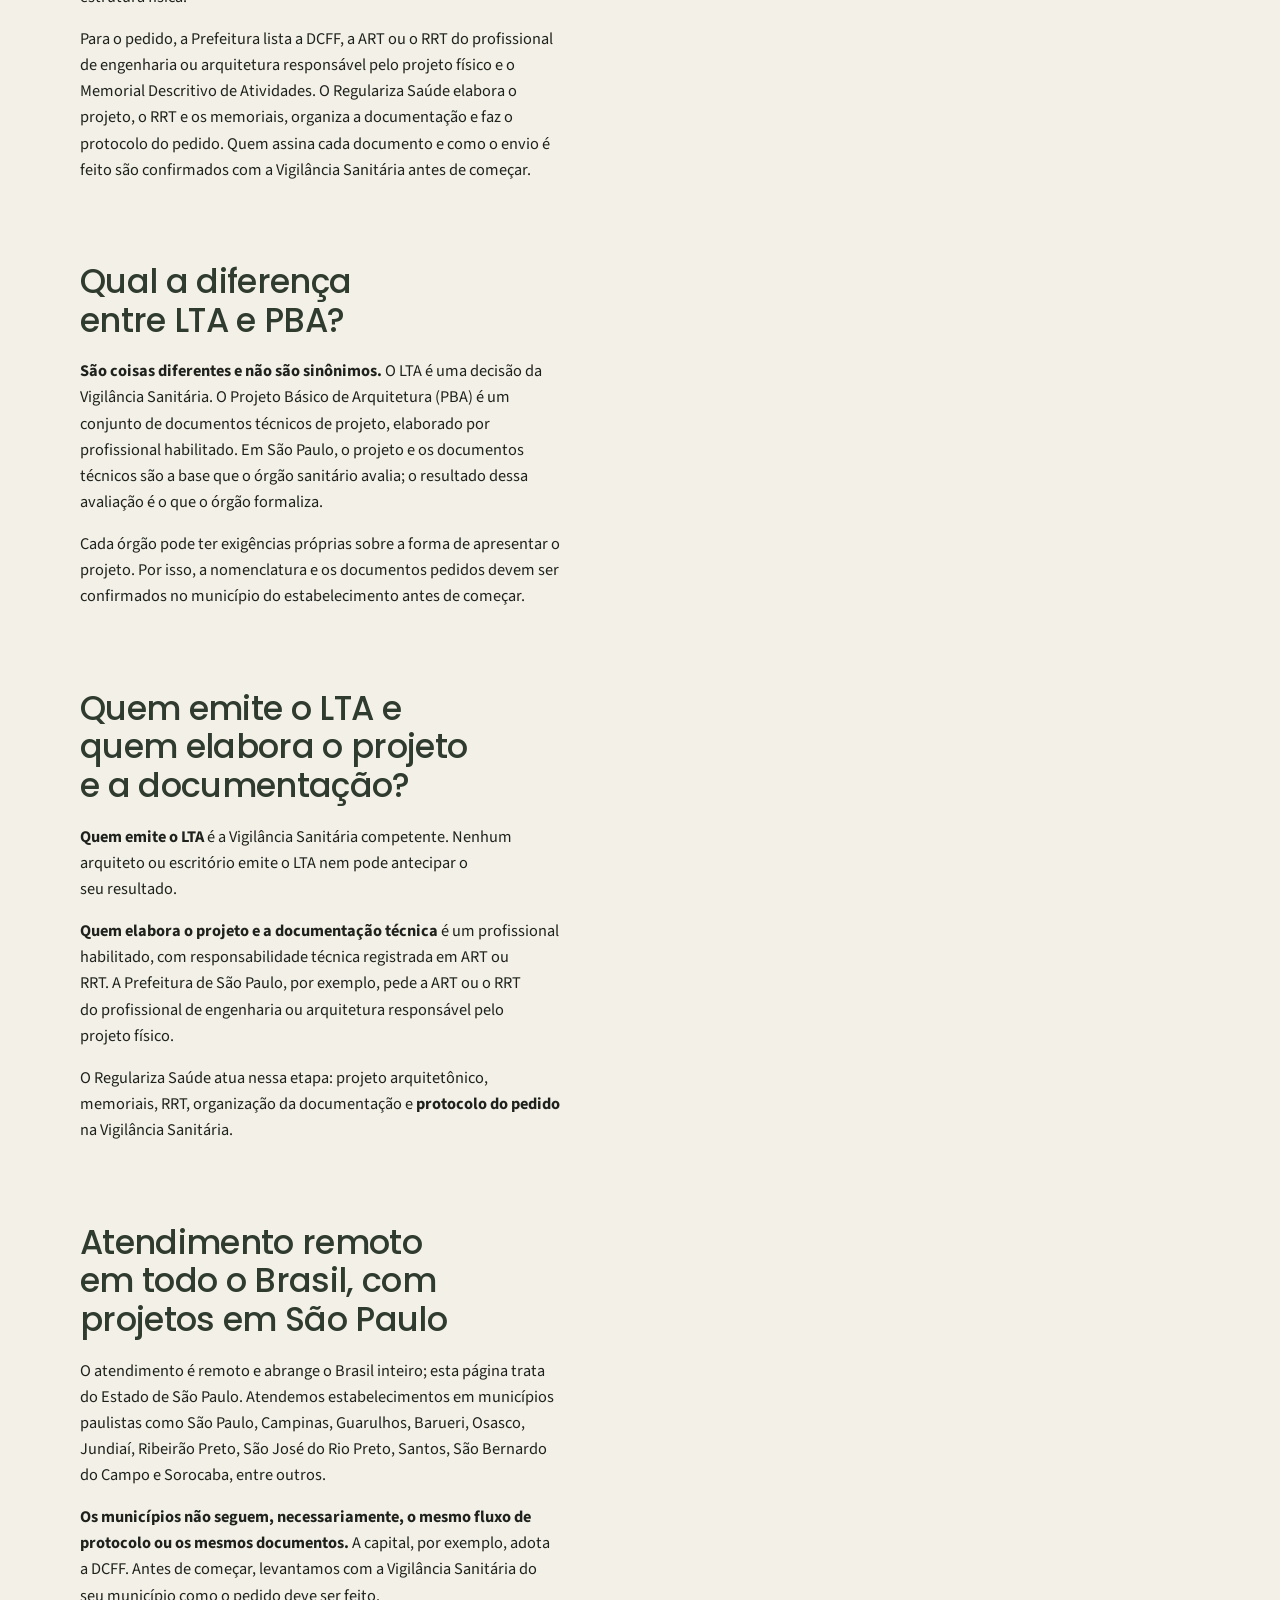
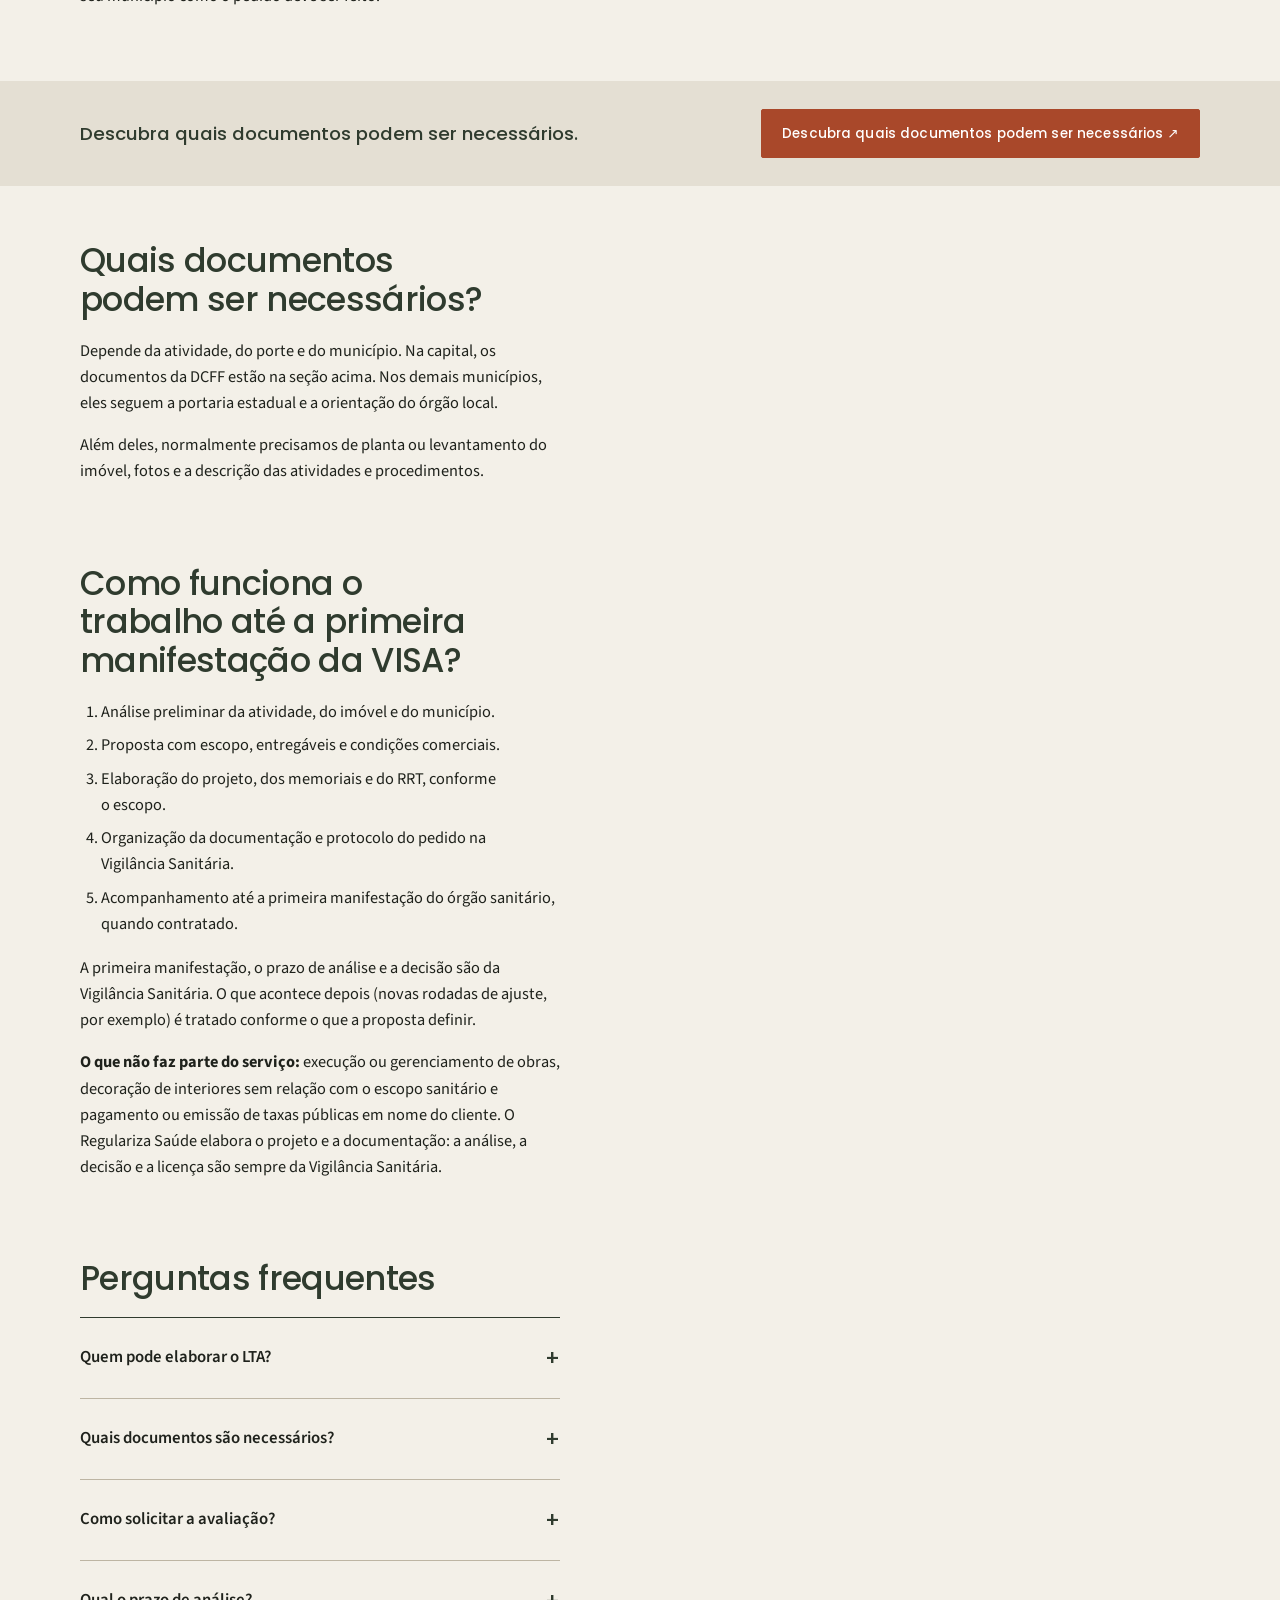
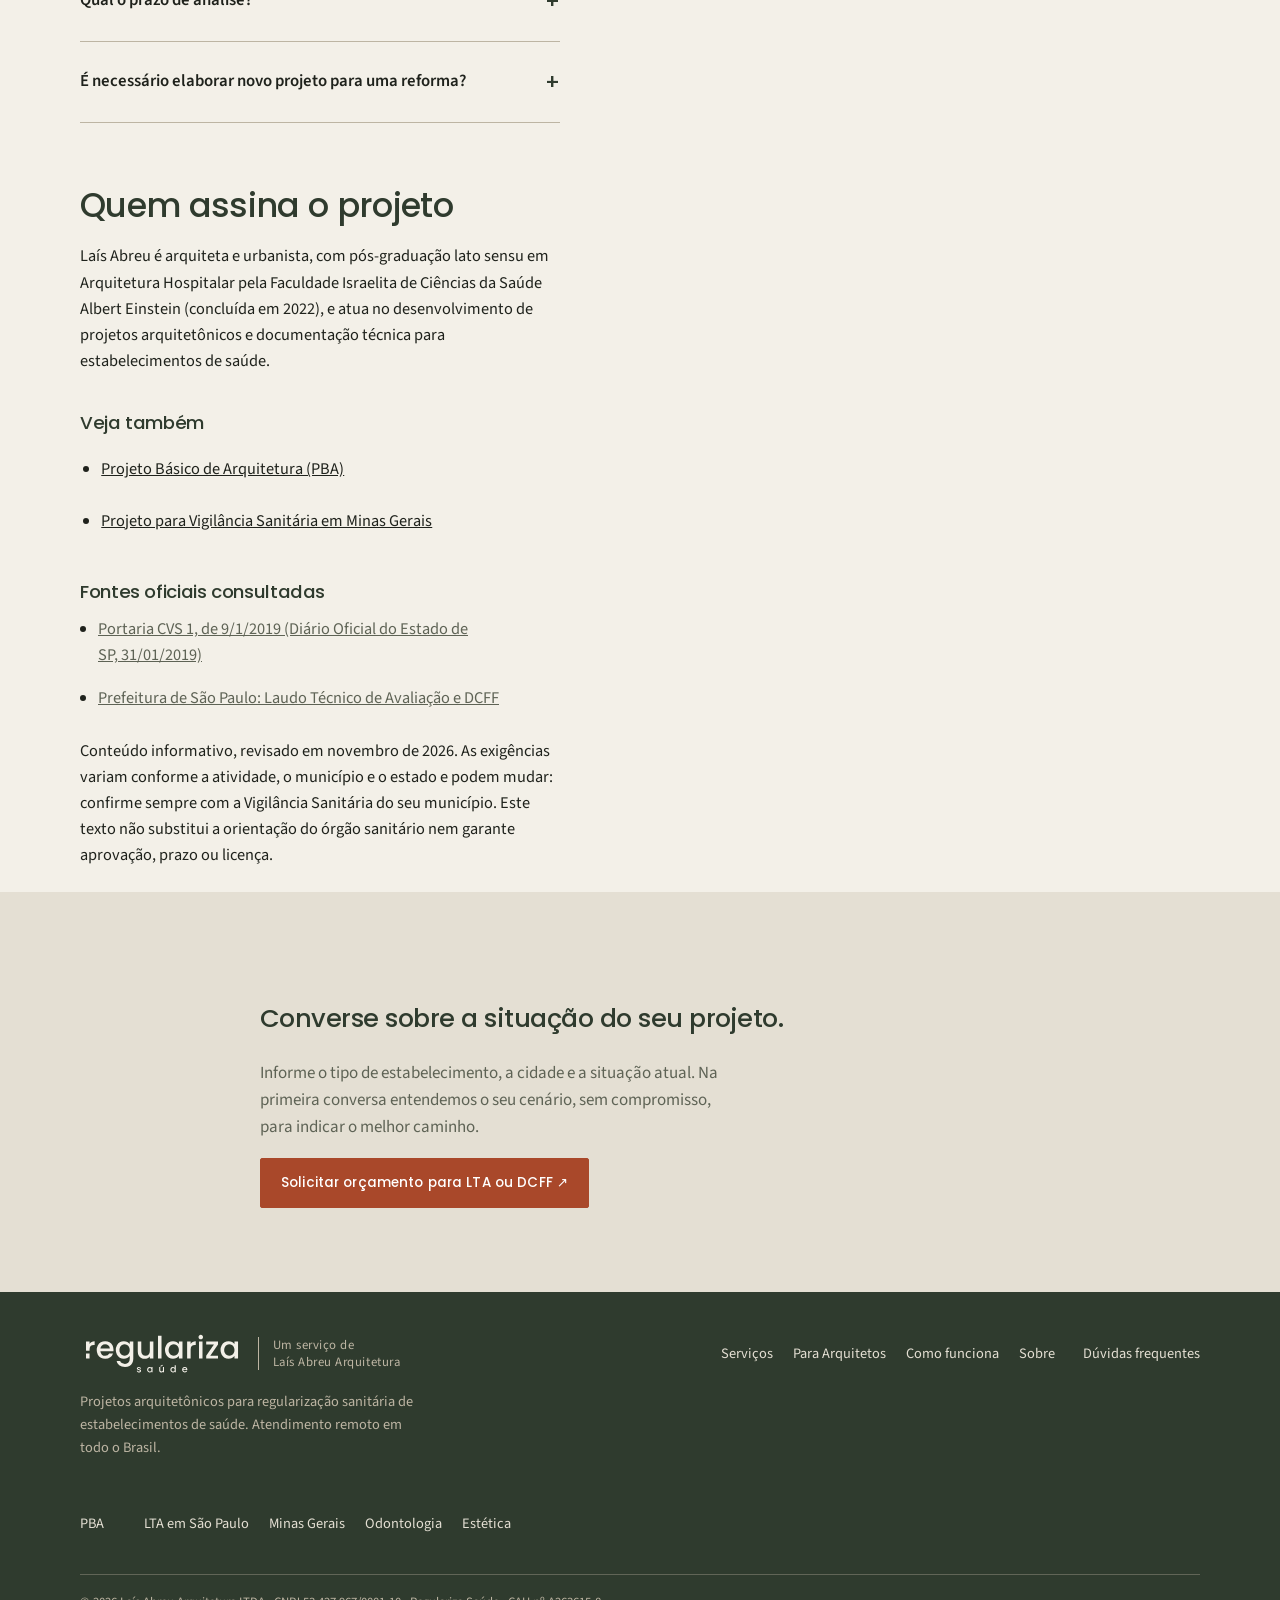
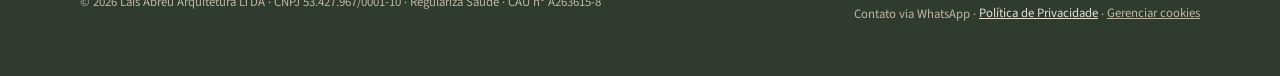
==== commit ade04e78: "Adiciona razao social e CNPJ ao rodape Co-Authored-By: Claude Sonnet 5.5 <noreply@anthropic.com> Cla" ====
--- a/laudo-tecnico-de-avaliacao-lta-sao-paulo/index.html
+++ b/laudo-tecnico-de-avaliacao-lta-sao-paulo/index.html
@@ -44,7 +44,7 @@
 
 Cidade/UF: " data-track="click_cta_lta" data-cta-location="final" target="_blank" rel="noopener noreferrer">Solicitar orçamento para LTA ou DCFF ↗</a></div></section>
 </main>
-<footer class="footer"><div class="wrap"><div class="footer-top"><div><a class="brand" href="/" aria-label="Regulariza Saúde — um serviço de Laís Abreu Arquitetura, início"><img class="brand-logo" src="/assets/logo/regulariza-saude-claro.svg" alt="" width="164" height="44" loading="lazy"><span class="brand-by">Um serviço de<br>Laís Abreu Arquitetura</span></a><p>Projetos arquitetônicos para regularização sanitária de estabelecimentos de saúde. Atendimento remoto em todo o Brasil.</p></div><nav class="footer-links" aria-label="Links do rodapé"><a href="/#servicos">Serviços</a><a href="/#parcerias">Para Arquitetos</a><a href="/#processo">Como funciona</a><a href="/#sobre">Sobre</a><a href="/#faq">Dúvidas frequentes</a></nav></div><nav class="footer-links footer-guides" aria-label="Guias"><a href="/projeto-basico-de-arquitetura-pba/">PBA</a><a href="/laudo-tecnico-de-avaliacao-lta-sao-paulo/">LTA em São Paulo</a><a href="/projeto-arquitetonico-vigilancia-sanitaria-mg/">Minas Gerais</a><a href="/projeto-vigilancia-sanitaria-consultorio-odontologico/">Odontologia</a><a href="/projeto-vigilancia-sanitaria-clinica-estetica/">Estética</a></nav><div class="footer-bottom"><span>© <span id="year"></span> Laís Abreu Arquitetura · Regulariza Saúde · CAU nº A263615-8</span><span>Contato via WhatsApp · <a href="/privacidade.html">Política de Privacidade</a> · <button type="button" class="link-btn" data-cookies>Gerenciar cookies</button></span></div></div></footer>
+<footer class="footer"><div class="wrap"><div class="footer-top"><div><a class="brand" href="/" aria-label="Regulariza Saúde — um serviço de Laís Abreu Arquitetura, início"><img class="brand-logo" src="/assets/logo/regulariza-saude-claro.svg" alt="" width="164" height="44" loading="lazy"><span class="brand-by">Um serviço de<br>Laís Abreu Arquitetura</span></a><p>Projetos arquitetônicos para regularização sanitária de estabelecimentos de saúde. Atendimento remoto em todo o Brasil.</p></div><nav class="footer-links" aria-label="Links do rodapé"><a href="/#servicos">Serviços</a><a href="/#parcerias">Para Arquitetos</a><a href="/#processo">Como funciona</a><a href="/#sobre">Sobre</a><a href="/#faq">Dúvidas frequentes</a></nav></div><nav class="footer-links footer-guides" aria-label="Guias"><a href="/projeto-basico-de-arquitetura-pba/">PBA</a><a href="/laudo-tecnico-de-avaliacao-lta-sao-paulo/">LTA em São Paulo</a><a href="/projeto-arquitetonico-vigilancia-sanitaria-mg/">Minas Gerais</a><a href="/projeto-vigilancia-sanitaria-consultorio-odontologico/">Odontologia</a><a href="/projeto-vigilancia-sanitaria-clinica-estetica/">Estética</a></nav><div class="footer-bottom"><span>© <span id="year"></span> Laís Abreu Arquitetura LTDA · CNPJ 53.427.967/0001-10 · Regulariza Saúde · CAU nº A263615-8</span><span>Contato via WhatsApp · <a href="/privacidade.html">Política de Privacidade</a> · <button type="button" class="link-btn" data-cookies>Gerenciar cookies</button></span></div></div></footer>
 <a aria-label="Solicitar avaliação pelo WhatsApp" class="btn btn-primary floating-cta whatsapp-link" href="https://wa.me/5537998287505?text=Ol%C3%A1%21%20Preciso%20de%20orienta%C3%A7%C3%A3o%20e%20or%C3%A7amento%20para%20projeto%2C%20documenta%C3%A7%C3%A3o%20e%20protocolo%20de%20LTA%20ou%20DCFF%20de%20um%20estabelecimento%20de%20sa%C3%BAde.%20Gostaria%20de%20entender%20os%20documentos%20e%20as%20etapas%20necess%C3%A1rios.%0A%0ACidade%2FUF%3A%20" data-message="Olá! Preciso de orientação e orçamento para projeto, documentação e protocolo de LTA ou DCFF de um estabelecimento de saúde. Gostaria de entender os documentos e as etapas necessários.
 
 Cidade/UF: " data-track="click_cta_lta" data-cta-location="flutuante" target="_blank" rel="noopener noreferrer">Solicitar avaliação ↗</a>
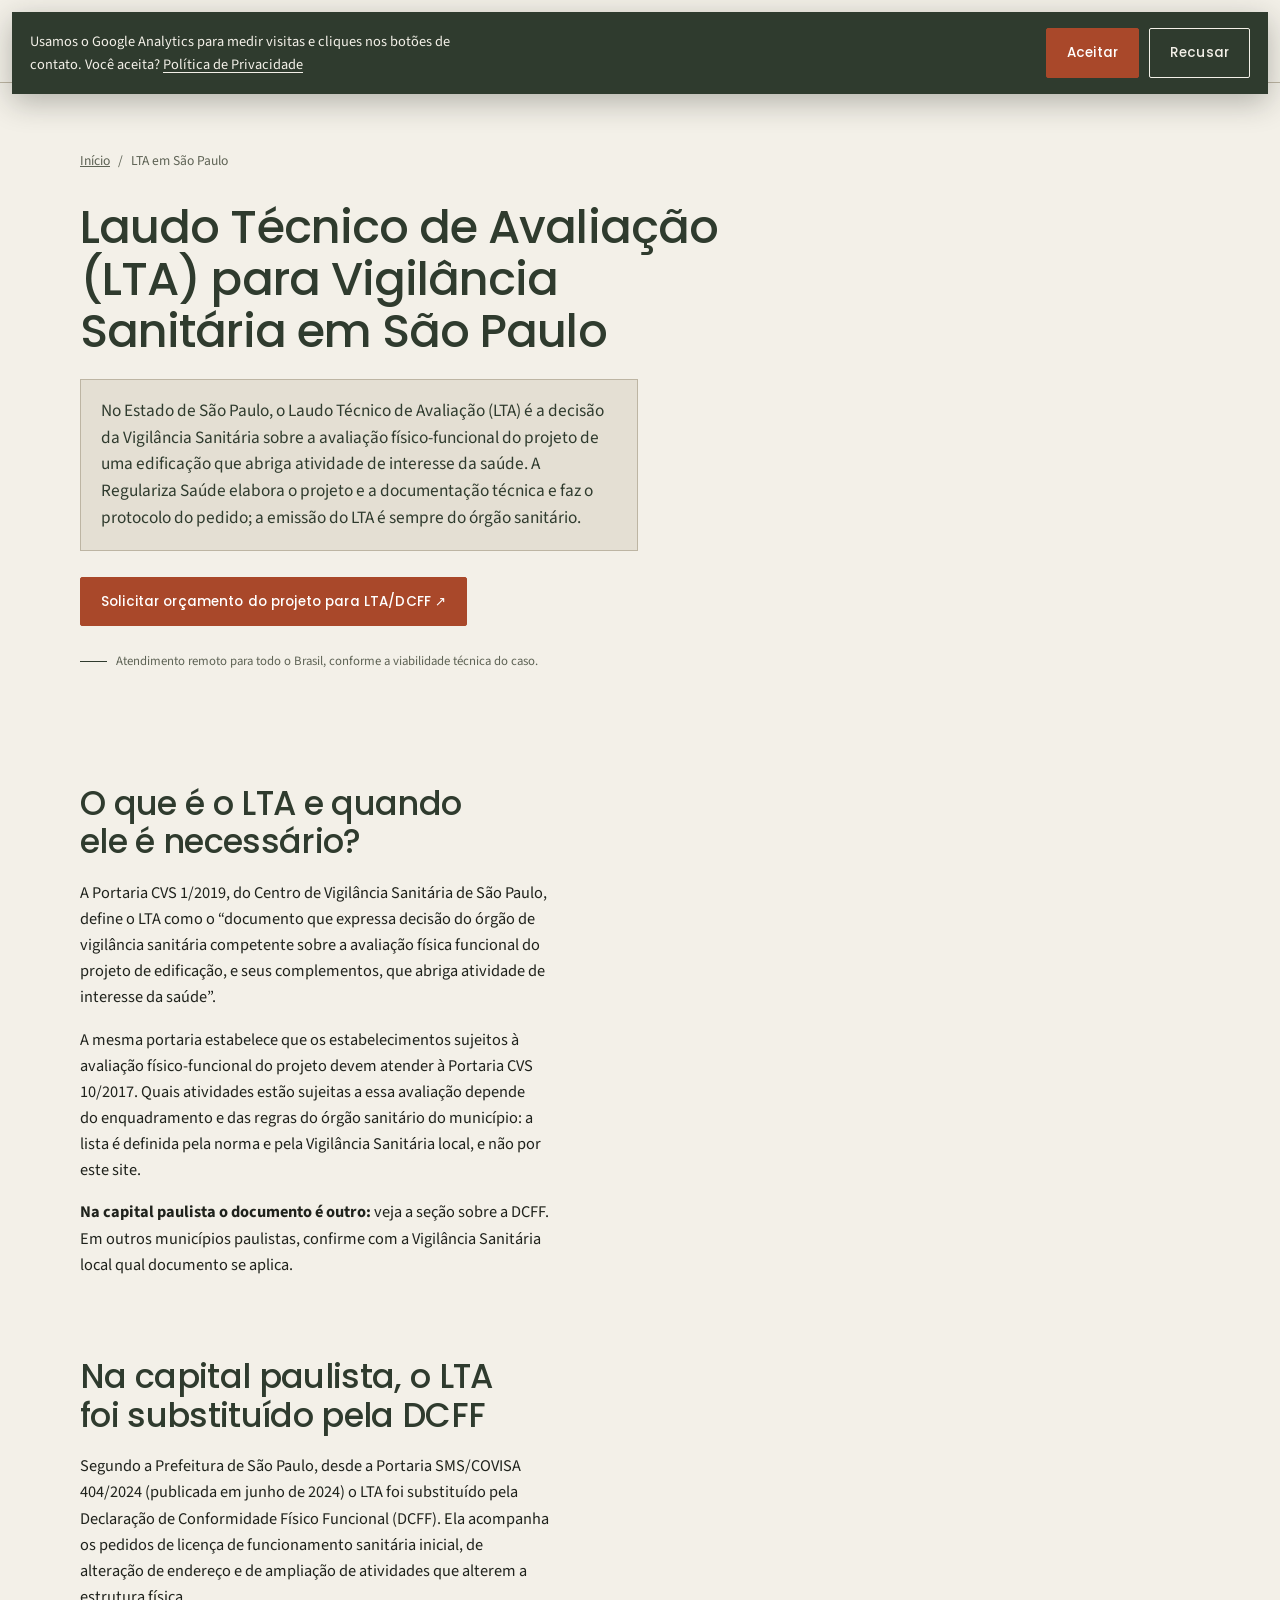
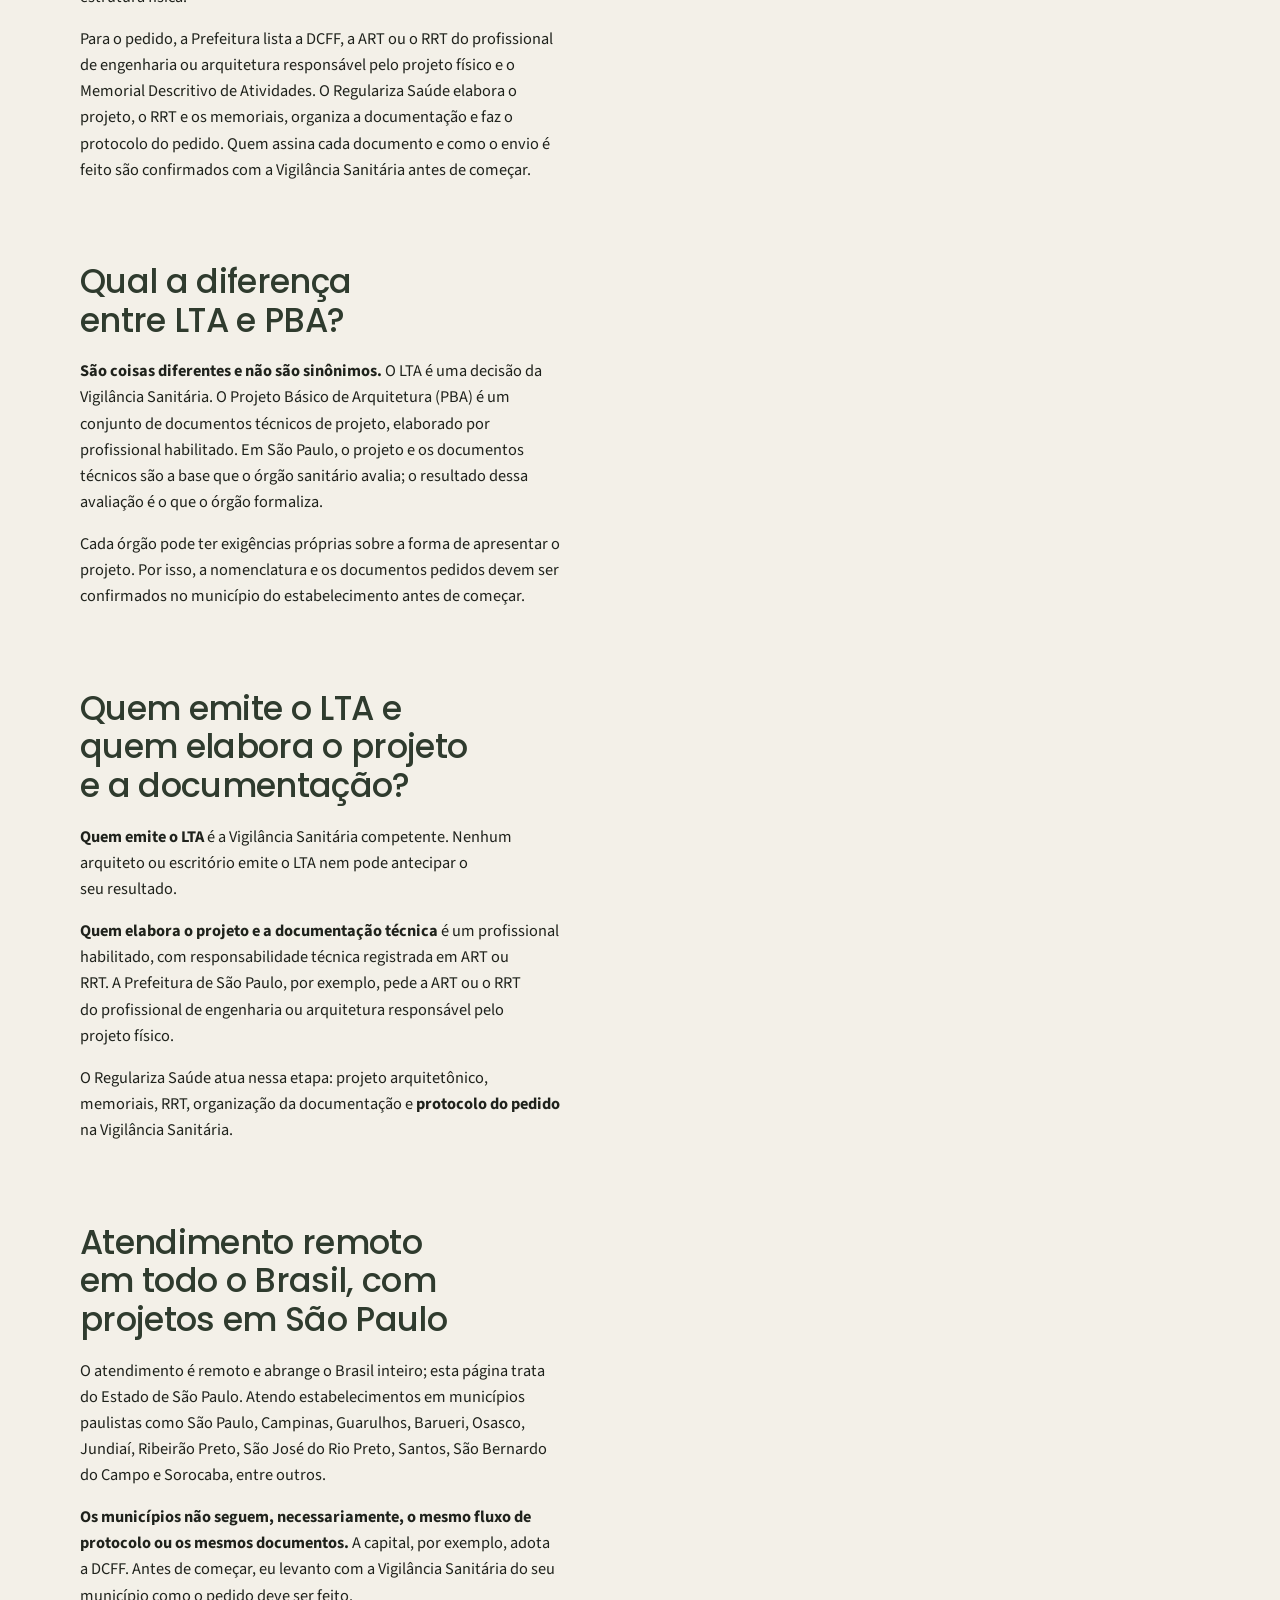
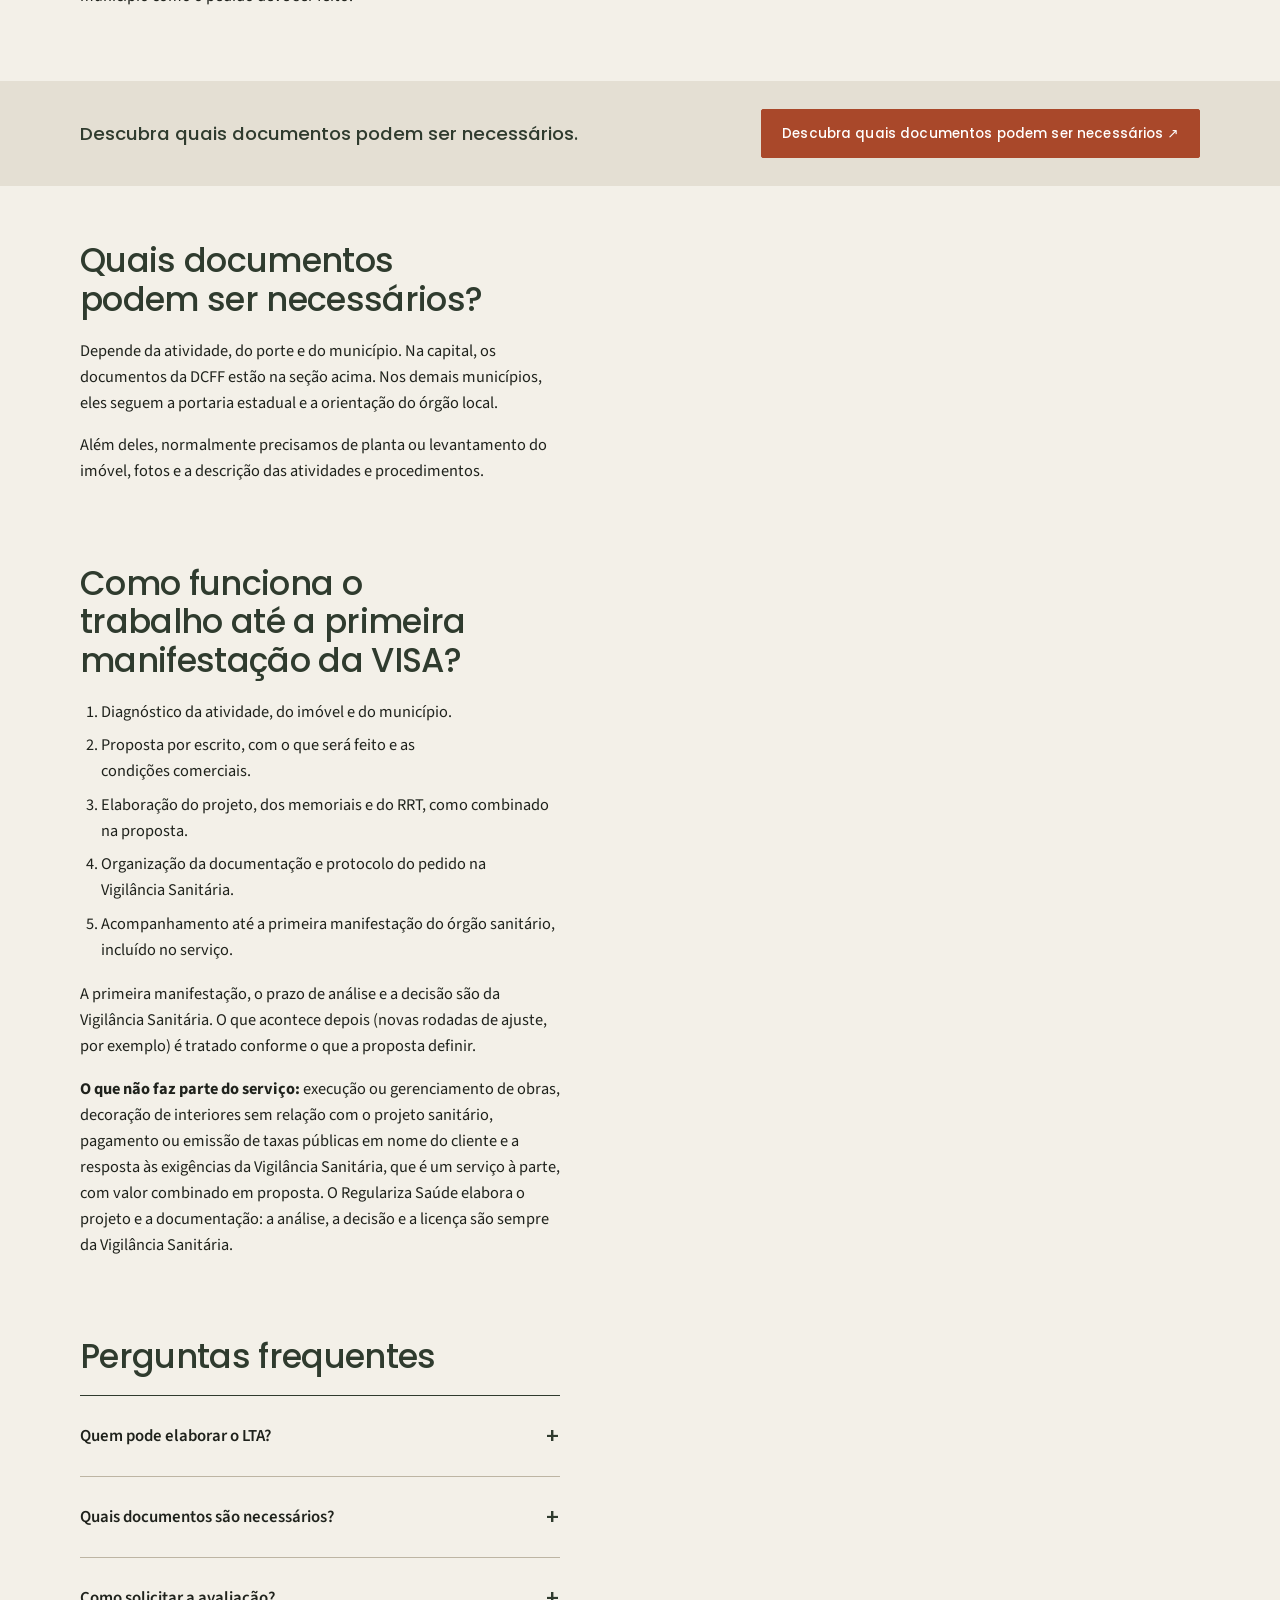
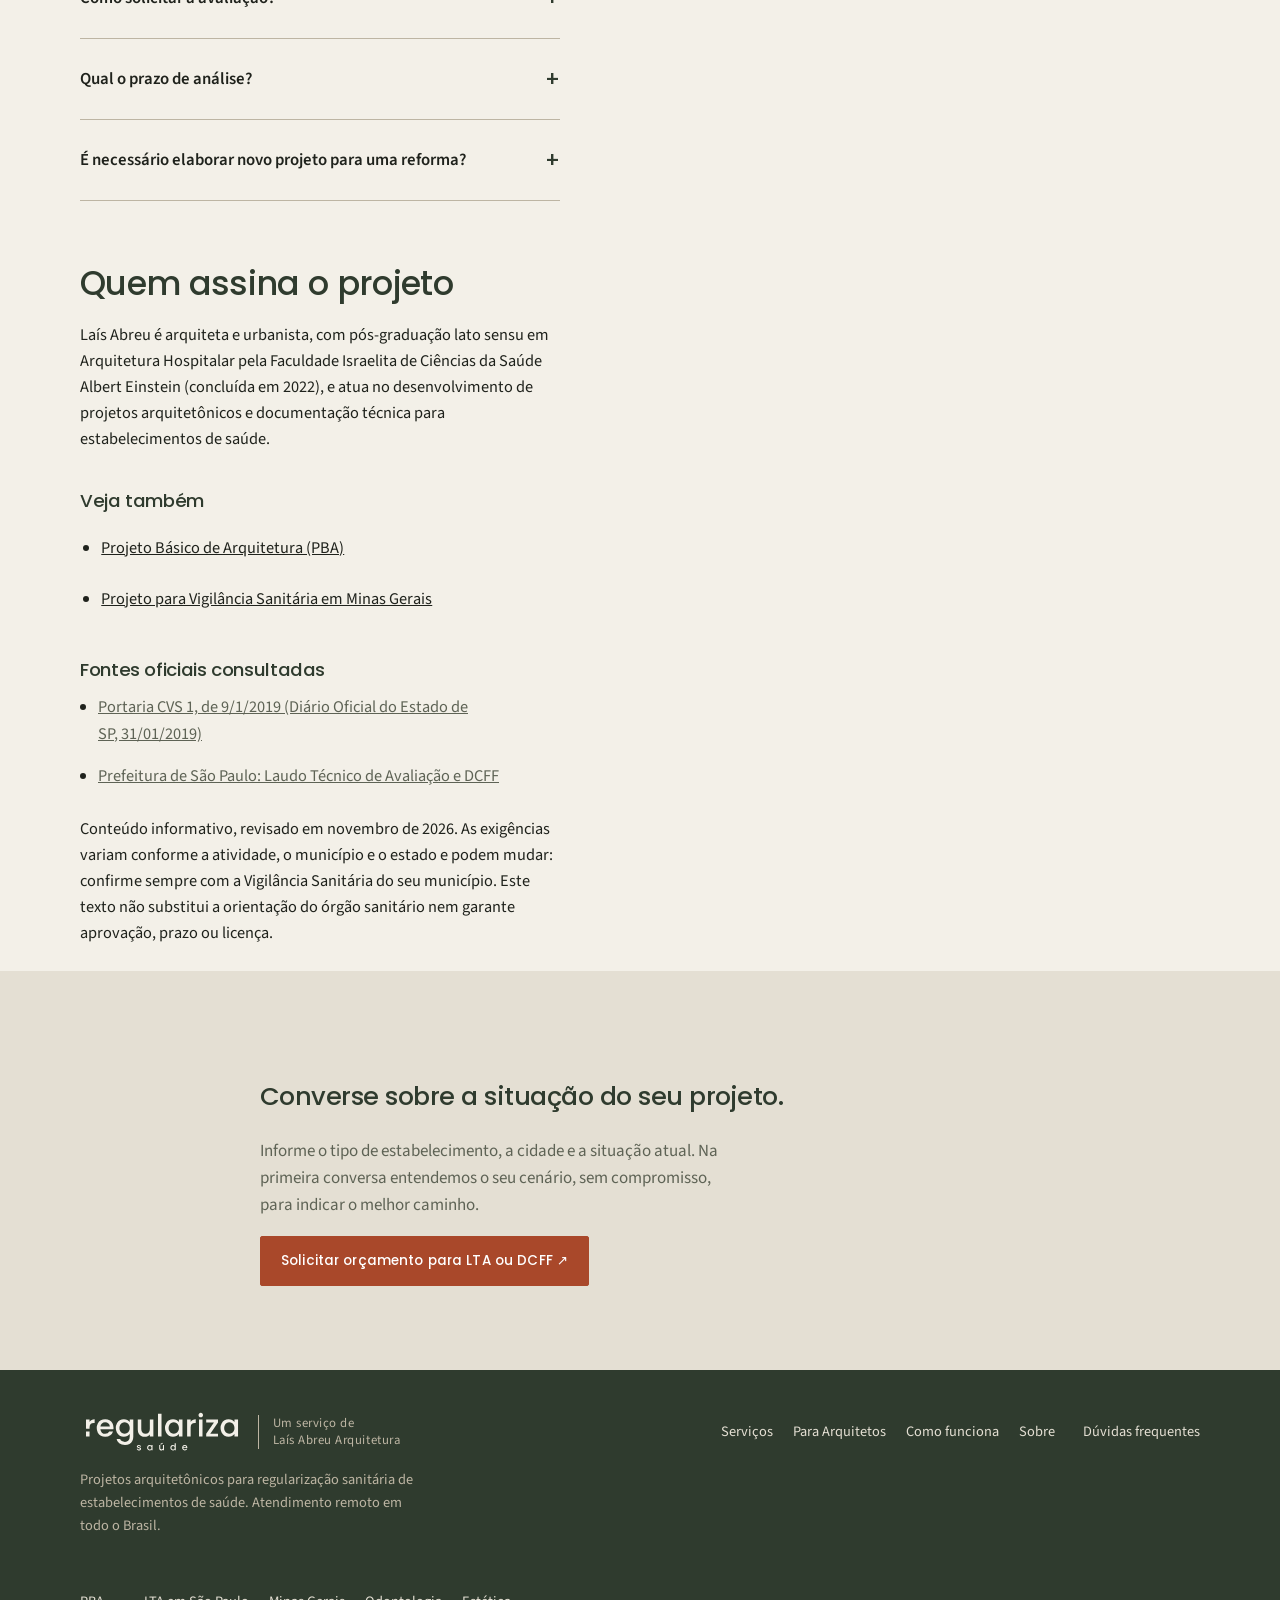
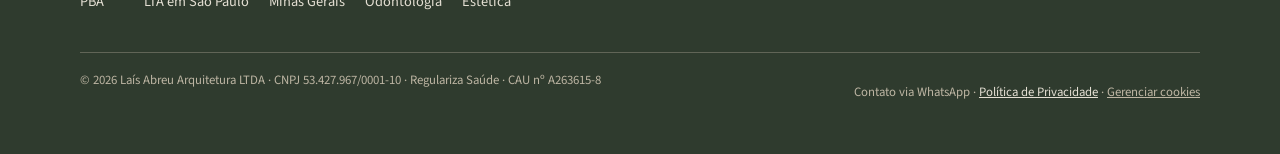
==== commit 42f15fd0: "Textos das páginas por segmento alinhados à home: diagnóstico, protocolo e acompanhamento incluídos," ====
--- a/laudo-tecnico-de-avaliacao-lta-sao-paulo/index.html
+++ b/laudo-tecnico-de-avaliacao-lta-sao-paulo/index.html
@@ -18,7 +18,7 @@
   <link rel="preload" href="/assets/fonts/poppins-latin-500-normal.woff2" as="font" type="font/woff2" crossorigin>
   <link rel="preload" href="/assets/fonts/source-sans-3-latin-wght-normal.woff2" as="font" type="font/woff2" crossorigin>
   <link rel="stylesheet" href="/assets/css/style.css">
-  <script type="application/ld+json">{"@context":"https://schema.org","@graph":[{"@type":"WebPage","@id":"https://regularizasaudearq.com.br/laudo-tecnico-de-avaliacao-lta-sao-paulo/#pagina","url":"https://regularizasaudearq.com.br/laudo-tecnico-de-avaliacao-lta-sao-paulo/","name":"LTA para Vigilância Sanitária em São Paulo | Regulariza Saúde","description":"Projeto, documentação técnica e protocolo para a avaliação físico-funcional (LTA/DCFF) de estabelecimentos de saúde em São Paulo. Atendimento remoto.","inLanguage":"pt-BR","isPartOf":{"@id":"https://regularizasaudearq.com.br/#negocio"},"about":{"@id":"https://regularizasaudearq.com.br/laudo-tecnico-de-avaliacao-lta-sao-paulo/#servico"}},{"@type":"BreadcrumbList","@id":"https://regularizasaudearq.com.br/laudo-tecnico-de-avaliacao-lta-sao-paulo/#trilha","itemListElement":[{"@type":"ListItem","position":1,"name":"Início","item":"https://regularizasaudearq.com.br/"},{"@type":"ListItem","position":2,"name":"LTA em São Paulo","item":"https://regularizasaudearq.com.br/laudo-tecnico-de-avaliacao-lta-sao-paulo/"}]},{"@type":"Service","@id":"https://regularizasaudearq.com.br/laudo-tecnico-de-avaliacao-lta-sao-paulo/#servico","name":"Projeto, documentação técnica e protocolo para avaliação físico-funcional (LTA/DCFF)","description":"Elaboração do projeto arquitetônico, dos memoriais e do RRT, organização da documentação e protocolo do pedido de avaliação físico-funcional (LTA) ou de DCFF na Vigilância Sanitária, com atendimento remoto.","url":"https://regularizasaudearq.com.br/laudo-tecnico-de-avaliacao-lta-sao-paulo/","provider":{"@id":"https://regularizasaudearq.com.br/#negocio"},"areaServed":{"@type":"Country","name":"Brasil"}},{"@type":"FAQPage","@id":"https://regularizasaudearq.com.br/laudo-tecnico-de-avaliacao-lta-sao-paulo/#faq","mainEntity":[{"@type":"Question","name":"Quem pode elaborar o LTA?","acceptedAnswer":{"@type":"Answer","text":"O LTA é emitido pela Vigilância Sanitária competente, e não elaborado por arquiteto ou engenheiro. O projeto e a documentação técnica que o órgão avalia são elaborados por profissional habilitado, com ART ou RRT."}},{"@type":"Question","name":"Quais documentos são necessários?","acceptedAnswer":{"@type":"Answer","text":"Depende da atividade e do município. Na capital, a Prefeitura de São Paulo lista a DCFF, a ART ou o RRT do responsável pelo projeto físico e o Memorial Descritivo de Atividades. Nos outros municípios, confirme com a Vigilância Sanitária local."}},{"@type":"Question","name":"Como solicitar a avaliação?","acceptedAnswer":{"@type":"Answer","text":"O pedido é feito junto à Vigilância Sanitária do município, pelo canal que ela definir. Nós preparamos o projeto e a documentação e fazemos o protocolo. Como o procedimento muda de município para município, levantamos o caminho correto antes de começar."}},{"@type":"Question","name":"Qual o prazo de análise?","acceptedAnswer":{"@type":"Answer","text":"O prazo de análise é do órgão sanitário e varia. Por isso, não prometemos prazos de aprovação. O prazo de elaboração do projeto é combinado na proposta."}},{"@type":"Question","name":"É necessário elaborar novo projeto para uma reforma?","acceptedAnswer":{"@type":"Answer","text":"Depende. Na capital paulista, a DCFF acompanha pedidos de ampliação de atividades que alterem a estrutura física do estabelecimento. Em outros municípios, a regra pode ser diferente. Em reformas, avaliamos o que muda no layout e nas atividades para indicar se é preciso apresentar projeto novo ou atualizado."}}]}]}</script>
+  <script type="application/ld+json">{"@context":"https://schema.org","@graph":[{"@type":"WebPage","@id":"https://regularizasaudearq.com.br/laudo-tecnico-de-avaliacao-lta-sao-paulo/#pagina","url":"https://regularizasaudearq.com.br/laudo-tecnico-de-avaliacao-lta-sao-paulo/","name":"LTA para Vigilância Sanitária em São Paulo | Regulariza Saúde","description":"Projeto, documentação técnica e protocolo para a avaliação físico-funcional (LTA/DCFF) de estabelecimentos de saúde em São Paulo. Atendimento remoto.","inLanguage":"pt-BR","isPartOf":{"@id":"https://regularizasaudearq.com.br/#negocio"},"about":{"@id":"https://regularizasaudearq.com.br/laudo-tecnico-de-avaliacao-lta-sao-paulo/#servico"}},{"@type":"BreadcrumbList","@id":"https://regularizasaudearq.com.br/laudo-tecnico-de-avaliacao-lta-sao-paulo/#trilha","itemListElement":[{"@type":"ListItem","position":1,"name":"Início","item":"https://regularizasaudearq.com.br/"},{"@type":"ListItem","position":2,"name":"LTA em São Paulo","item":"https://regularizasaudearq.com.br/laudo-tecnico-de-avaliacao-lta-sao-paulo/"}]},{"@type":"Service","@id":"https://regularizasaudearq.com.br/laudo-tecnico-de-avaliacao-lta-sao-paulo/#servico","name":"Projeto, documentação técnica e protocolo para avaliação físico-funcional (LTA/DCFF)","description":"Elaboração do projeto arquitetônico, dos memoriais e do RRT, organização da documentação e protocolo do pedido de avaliação físico-funcional (LTA) ou de DCFF na Vigilância Sanitária, com atendimento remoto.","url":"https://regularizasaudearq.com.br/laudo-tecnico-de-avaliacao-lta-sao-paulo/","provider":{"@id":"https://regularizasaudearq.com.br/#negocio"},"areaServed":{"@type":"Country","name":"Brasil"}},{"@type":"FAQPage","@id":"https://regularizasaudearq.com.br/laudo-tecnico-de-avaliacao-lta-sao-paulo/#faq","mainEntity":[{"@type":"Question","name":"Quem pode elaborar o LTA?","acceptedAnswer":{"@type":"Answer","text":"O LTA é emitido pela Vigilância Sanitária competente, e não elaborado por arquiteto ou engenheiro. O projeto e a documentação técnica que o órgão avalia são elaborados por profissional habilitado, com ART ou RRT."}},{"@type":"Question","name":"Quais documentos são necessários?","acceptedAnswer":{"@type":"Answer","text":"Depende da atividade e do município. Na capital, a Prefeitura de São Paulo lista a DCFF, a ART ou o RRT do responsável pelo projeto físico e o Memorial Descritivo de Atividades. Nos outros municípios, confirme com a Vigilância Sanitária local."}},{"@type":"Question","name":"Como solicitar a avaliação?","acceptedAnswer":{"@type":"Answer","text":"O pedido é feito junto à Vigilância Sanitária do município, pelo canal que ela definir. Eu preparo o projeto e a documentação e faço o protocolo. Como o procedimento muda de município para município, levanto o caminho correto antes de começar."}},{"@type":"Question","name":"Qual o prazo de análise?","acceptedAnswer":{"@type":"Answer","text":"O prazo de análise é do órgão sanitário e varia. Por isso, não prometemos prazos de aprovação. O prazo de elaboração do projeto é combinado na proposta."}},{"@type":"Question","name":"É necessário elaborar novo projeto para uma reforma?","acceptedAnswer":{"@type":"Answer","text":"Depende. Na capital paulista, a DCFF acompanha pedidos de ampliação de atividades que alterem a estrutura física do estabelecimento. Em outros municípios, a regra pode ser diferente. Em reformas, eu avalio o que muda no layout e nas atividades para indicar se é preciso apresentar projeto novo ou atualizado."}}]}]}</script>
 </head>
 <body>
 <a class="skip-link" href="#conteudo">Pular para o conteúdo</a>
@@ -35,10 +35,10 @@
 Cidade/UF: " data-track="click_cta_lta" data-cta-location="topo" target="_blank" rel="noopener noreferrer">Solicitar orçamento do projeto para LTA/DCFF ↗</a></div>
 <p class="micro-note">Atendimento remoto para todo o Brasil, conforme a viabilidade técnica do caso.</p>
 </div></section>
-<section class="section prose-section"><div class="wrap"><div class="prose"><h2 class="serif">O que é o LTA e quando ele é necessário?</h2><p>A Portaria CVS 1/2019, do Centro de Vigilância Sanitária de São Paulo, define o LTA como o “documento que expressa decisão do órgão de vigilância sanitária competente sobre a avaliação física funcional do projeto de edificação, e seus complementos, que abriga atividade de interesse da saúde”.</p><p>A mesma portaria estabelece que os estabelecimentos sujeitos à avaliação físico-funcional do projeto devem atender à Portaria CVS 10/2017. Quais atividades estão sujeitas a essa avaliação depende do enquadramento e das regras do órgão sanitário do município: a lista é definida pela norma e pela Vigilância Sanitária local, e não por este site.</p><p><strong>Na capital paulista o documento é outro:</strong> veja a seção sobre a DCFF. Em outros municípios paulistas, confirme com a Vigilância Sanitária local qual documento se aplica.</p></div></div></section><section class="section prose-section"><div class="wrap"><div class="prose"><h2 class="serif">Na capital paulista, o LTA foi substituído pela DCFF</h2><p>Segundo a Prefeitura de São Paulo, desde a Portaria SMS/COVISA 404/2024 (publicada em junho de 2024) o LTA foi substituído pela Declaração de Conformidade Físico Funcional (DCFF). Ela acompanha os pedidos de licença de funcionamento sanitária inicial, de alteração de endereço e de ampliação de atividades que alterem a estrutura física.</p><p>Para o pedido, a Prefeitura lista a DCFF, a ART ou o RRT do profissional de engenharia ou arquitetura responsável pelo projeto físico e o Memorial Descritivo de Atividades. O Regulariza Saúde elabora o projeto, o RRT e os memoriais, organiza a documentação e faz o protocolo do pedido. Quem assina cada documento e como o envio é feito são confirmados com a Vigilância Sanitária antes de começar.</p></div></div></section><section class="section prose-section"><div class="wrap"><div class="prose"><h2 class="serif">Qual a diferença entre LTA e PBA?</h2><p><strong>São coisas diferentes e não são sinônimos.</strong> O LTA é uma decisão da Vigilância Sanitária. O Projeto Básico de Arquitetura (PBA) é um conjunto de documentos técnicos de projeto, elaborado por profissional habilitado. Em São Paulo, o projeto e os documentos técnicos são a base que o órgão sanitário avalia; o resultado dessa avaliação é o que o órgão formaliza.</p><p>Cada órgão pode ter exigências próprias sobre a forma de apresentar o projeto. Por isso, a nomenclatura e os documentos pedidos devem ser confirmados no município do estabelecimento antes de começar.</p></div></div></section><section class="section prose-section"><div class="wrap"><div class="prose"><h2 class="serif">Quem emite o LTA e quem elabora o projeto e a documentação?</h2><p><strong>Quem emite o LTA</strong> é a Vigilância Sanitária competente. Nenhum arquiteto ou escritório emite o LTA nem pode antecipar o seu resultado.</p><p><strong>Quem elabora o projeto e a documentação técnica</strong> é um profissional habilitado, com responsabilidade técnica registrada em ART ou RRT. A Prefeitura de São Paulo, por exemplo, pede a ART ou o RRT do profissional de engenharia ou arquitetura responsável pelo projeto físico.</p><p>O Regulariza Saúde atua nessa etapa: projeto arquitetônico, memoriais, RRT, organização da documentação e <strong>protocolo do pedido</strong> na Vigilância Sanitária.</p></div></div></section><section class="section prose-section"><div class="wrap"><div class="prose"><h2 class="serif">Atendimento remoto em todo o Brasil, com projetos em São Paulo</h2><p>O atendimento é remoto e abrange o Brasil inteiro; esta página trata do Estado de São Paulo. Atendemos estabelecimentos em municípios paulistas como São Paulo, Campinas, Guarulhos, Barueri, Osasco, Jundiaí, Ribeirão Preto, São José do Rio Preto, Santos, São Bernardo do Campo e Sorocaba, entre outros.</p><p><strong>Os municípios não seguem, necessariamente, o mesmo fluxo de protocolo ou os mesmos documentos.</strong> A capital, por exemplo, adota a DCFF. Antes de começar, levantamos com a Vigilância Sanitária do seu município como o pedido deve ser feito.</p></div></div></section><section class="cta-band"><div class="wrap"><p class="cta-band-text">Descubra quais documentos podem ser necessários.</p><a class="btn btn-accent whatsapp-link" href="https://wa.me/5537998287505?text=Ol%C3%A1%21%20Preciso%20de%20orienta%C3%A7%C3%A3o%20e%20or%C3%A7amento%20para%20projeto%2C%20documenta%C3%A7%C3%A3o%20e%20protocolo%20de%20LTA%20ou%20DCFF%20de%20um%20estabelecimento%20de%20sa%C3%BAde.%20Gostaria%20de%20entender%20os%20documentos%20e%20as%20etapas%20necess%C3%A1rios.%0A%0ACidade%2FUF%3A%20" data-message="Olá! Preciso de orientação e orçamento para projeto, documentação e protocolo de LTA ou DCFF de um estabelecimento de saúde. Gostaria de entender os documentos e as etapas necessários.
+<section class="section prose-section"><div class="wrap"><div class="prose"><h2 class="serif">O que é o LTA e quando ele é necessário?</h2><p>A Portaria CVS 1/2019, do Centro de Vigilância Sanitária de São Paulo, define o LTA como o “documento que expressa decisão do órgão de vigilância sanitária competente sobre a avaliação física funcional do projeto de edificação, e seus complementos, que abriga atividade de interesse da saúde”.</p><p>A mesma portaria estabelece que os estabelecimentos sujeitos à avaliação físico-funcional do projeto devem atender à Portaria CVS 10/2017. Quais atividades estão sujeitas a essa avaliação depende do enquadramento e das regras do órgão sanitário do município: a lista é definida pela norma e pela Vigilância Sanitária local, e não por este site.</p><p><strong>Na capital paulista o documento é outro:</strong> veja a seção sobre a DCFF. Em outros municípios paulistas, confirme com a Vigilância Sanitária local qual documento se aplica.</p></div></div></section><section class="section prose-section"><div class="wrap"><div class="prose"><h2 class="serif">Na capital paulista, o LTA foi substituído pela DCFF</h2><p>Segundo a Prefeitura de São Paulo, desde a Portaria SMS/COVISA 404/2024 (publicada em junho de 2024) o LTA foi substituído pela Declaração de Conformidade Físico Funcional (DCFF). Ela acompanha os pedidos de licença de funcionamento sanitária inicial, de alteração de endereço e de ampliação de atividades que alterem a estrutura física.</p><p>Para o pedido, a Prefeitura lista a DCFF, a ART ou o RRT do profissional de engenharia ou arquitetura responsável pelo projeto físico e o Memorial Descritivo de Atividades. O Regulariza Saúde elabora o projeto, o RRT e os memoriais, organiza a documentação e faz o protocolo do pedido. Quem assina cada documento e como o envio é feito são confirmados com a Vigilância Sanitária antes de começar.</p></div></div></section><section class="section prose-section"><div class="wrap"><div class="prose"><h2 class="serif">Qual a diferença entre LTA e PBA?</h2><p><strong>São coisas diferentes e não são sinônimos.</strong> O LTA é uma decisão da Vigilância Sanitária. O Projeto Básico de Arquitetura (PBA) é um conjunto de documentos técnicos de projeto, elaborado por profissional habilitado. Em São Paulo, o projeto e os documentos técnicos são a base que o órgão sanitário avalia; o resultado dessa avaliação é o que o órgão formaliza.</p><p>Cada órgão pode ter exigências próprias sobre a forma de apresentar o projeto. Por isso, a nomenclatura e os documentos pedidos devem ser confirmados no município do estabelecimento antes de começar.</p></div></div></section><section class="section prose-section"><div class="wrap"><div class="prose"><h2 class="serif">Quem emite o LTA e quem elabora o projeto e a documentação?</h2><p><strong>Quem emite o LTA</strong> é a Vigilância Sanitária competente. Nenhum arquiteto ou escritório emite o LTA nem pode antecipar o seu resultado.</p><p><strong>Quem elabora o projeto e a documentação técnica</strong> é um profissional habilitado, com responsabilidade técnica registrada em ART ou RRT. A Prefeitura de São Paulo, por exemplo, pede a ART ou o RRT do profissional de engenharia ou arquitetura responsável pelo projeto físico.</p><p>O Regulariza Saúde atua nessa etapa: projeto arquitetônico, memoriais, RRT, organização da documentação e <strong>protocolo do pedido</strong> na Vigilância Sanitária.</p></div></div></section><section class="section prose-section"><div class="wrap"><div class="prose"><h2 class="serif">Atendimento remoto em todo o Brasil, com projetos em São Paulo</h2><p>O atendimento é remoto e abrange o Brasil inteiro; esta página trata do Estado de São Paulo. Atendo estabelecimentos em municípios paulistas como São Paulo, Campinas, Guarulhos, Barueri, Osasco, Jundiaí, Ribeirão Preto, São José do Rio Preto, Santos, São Bernardo do Campo e Sorocaba, entre outros.</p><p><strong>Os municípios não seguem, necessariamente, o mesmo fluxo de protocolo ou os mesmos documentos.</strong> A capital, por exemplo, adota a DCFF. Antes de começar, eu levanto com a Vigilância Sanitária do seu município como o pedido deve ser feito.</p></div></div></section><section class="cta-band"><div class="wrap"><p class="cta-band-text">Descubra quais documentos podem ser necessários.</p><a class="btn btn-accent whatsapp-link" href="https://wa.me/5537998287505?text=Ol%C3%A1%21%20Preciso%20de%20orienta%C3%A7%C3%A3o%20e%20or%C3%A7amento%20para%20projeto%2C%20documenta%C3%A7%C3%A3o%20e%20protocolo%20de%20LTA%20ou%20DCFF%20de%20um%20estabelecimento%20de%20sa%C3%BAde.%20Gostaria%20de%20entender%20os%20documentos%20e%20as%20etapas%20necess%C3%A1rios.%0A%0ACidade%2FUF%3A%20" data-message="Olá! Preciso de orientação e orçamento para projeto, documentação e protocolo de LTA ou DCFF de um estabelecimento de saúde. Gostaria de entender os documentos e as etapas necessários.
 
-Cidade/UF: " data-track="click_cta_lta" data-cta-location="meio" target="_blank" rel="noopener noreferrer">Descubra quais documentos podem ser necessários ↗</a></div></section><section class="section prose-section"><div class="wrap"><div class="prose"><h2 class="serif">Quais documentos podem ser necessários?</h2><p>Depende da atividade, do porte e do município. Na capital, os documentos da DCFF estão na seção acima. Nos demais municípios, eles seguem a portaria estadual e a orientação do órgão local.</p><p>Além deles, normalmente precisamos de planta ou levantamento do imóvel, fotos e a descrição das atividades e procedimentos.</p></div></div></section><section class="section prose-section"><div class="wrap"><div class="prose"><h2 class="serif">Como funciona o trabalho até a primeira manifestação da VISA?</h2><ol><li>Análise preliminar da atividade, do imóvel e do município.</li><li>Proposta com escopo, entregáveis e condições comerciais.</li><li>Elaboração do projeto, dos memoriais e do RRT, conforme o escopo.</li><li>Organização da documentação e protocolo do pedido na Vigilância Sanitária.</li><li>Acompanhamento até a primeira manifestação do órgão sanitário, quando contratado.</li></ol><p>A primeira manifestação, o prazo de análise e a decisão são da Vigilância Sanitária. O que acontece depois (novas rodadas de ajuste, por exemplo) é tratado conforme o que a proposta definir.</p><p><strong>O que não faz parte do serviço:</strong> execução ou gerenciamento de obras, decoração de interiores sem relação com o escopo sanitário e pagamento ou emissão de taxas públicas em nome do cliente. O Regulariza Saúde elabora o projeto e a documentação: a análise, a decisão e a licença são sempre da Vigilância Sanitária.</p></div></div></section>
-<section class="section prose-section" id="faq"><div class="wrap"><div class="prose"><h2 class="serif">Perguntas frequentes</h2><div class="faq-list"><details><summary>Quem pode elaborar o LTA?</summary><p>O LTA é emitido pela Vigilância Sanitária competente, e não elaborado por arquiteto ou engenheiro. O projeto e a documentação técnica que o órgão avalia são elaborados por profissional habilitado, com ART ou RRT.</p></details><details><summary>Quais documentos são necessários?</summary><p>Depende da atividade e do município. Na capital, a Prefeitura de São Paulo lista a DCFF, a ART ou o RRT do responsável pelo projeto físico e o Memorial Descritivo de Atividades. Nos outros municípios, confirme com a Vigilância Sanitária local.</p></details><details><summary>Como solicitar a avaliação?</summary><p>O pedido é feito junto à Vigilância Sanitária do município, pelo canal que ela definir. Nós preparamos o projeto e a documentação e fazemos o protocolo. Como o procedimento muda de município para município, levantamos o caminho correto antes de começar.</p></details><details><summary>Qual o prazo de análise?</summary><p>O prazo de análise é do órgão sanitário e varia. Por isso, não prometemos prazos de aprovação. O prazo de elaboração do projeto é combinado na proposta.</p></details><details><summary>É necessário elaborar novo projeto para uma reforma?</summary><p>Depende. Na capital paulista, a DCFF acompanha pedidos de ampliação de atividades que alterem a estrutura física do estabelecimento. Em outros municípios, a regra pode ser diferente. Em reformas, avaliamos o que muda no layout e nas atividades para indicar se é preciso apresentar projeto novo ou atualizado.</p></details></div></div></div></section>
+Cidade/UF: " data-track="click_cta_lta" data-cta-location="meio" target="_blank" rel="noopener noreferrer">Descubra quais documentos podem ser necessários ↗</a></div></section><section class="section prose-section"><div class="wrap"><div class="prose"><h2 class="serif">Quais documentos podem ser necessários?</h2><p>Depende da atividade, do porte e do município. Na capital, os documentos da DCFF estão na seção acima. Nos demais municípios, eles seguem a portaria estadual e a orientação do órgão local.</p><p>Além deles, normalmente precisamos de planta ou levantamento do imóvel, fotos e a descrição das atividades e procedimentos.</p></div></div></section><section class="section prose-section"><div class="wrap"><div class="prose"><h2 class="serif">Como funciona o trabalho até a primeira manifestação da VISA?</h2><ol><li>Diagnóstico da atividade, do imóvel e do município.</li><li>Proposta por escrito, com o que será feito e as condições comerciais.</li><li>Elaboração do projeto, dos memoriais e do RRT, como combinado na proposta.</li><li>Organização da documentação e protocolo do pedido na Vigilância Sanitária.</li><li>Acompanhamento até a primeira manifestação do órgão sanitário, incluído no serviço.</li></ol><p>A primeira manifestação, o prazo de análise e a decisão são da Vigilância Sanitária. O que acontece depois (novas rodadas de ajuste, por exemplo) é tratado conforme o que a proposta definir.</p><p><strong>O que não faz parte do serviço:</strong> execução ou gerenciamento de obras, decoração de interiores sem relação com o projeto sanitário, pagamento ou emissão de taxas públicas em nome do cliente e a resposta às exigências da Vigilância Sanitária, que é um serviço à parte, com valor combinado em proposta. O Regulariza Saúde elabora o projeto e a documentação: a análise, a decisão e a licença são sempre da Vigilância Sanitária.</p></div></div></section>
+<section class="section prose-section" id="faq"><div class="wrap"><div class="prose"><h2 class="serif">Perguntas frequentes</h2><div class="faq-list"><details><summary>Quem pode elaborar o LTA?</summary><p>O LTA é emitido pela Vigilância Sanitária competente, e não elaborado por arquiteto ou engenheiro. O projeto e a documentação técnica que o órgão avalia são elaborados por profissional habilitado, com ART ou RRT.</p></details><details><summary>Quais documentos são necessários?</summary><p>Depende da atividade e do município. Na capital, a Prefeitura de São Paulo lista a DCFF, a ART ou o RRT do responsável pelo projeto físico e o Memorial Descritivo de Atividades. Nos outros municípios, confirme com a Vigilância Sanitária local.</p></details><details><summary>Como solicitar a avaliação?</summary><p>O pedido é feito junto à Vigilância Sanitária do município, pelo canal que ela definir. Eu preparo o projeto e a documentação e faço o protocolo. Como o procedimento muda de município para município, levanto o caminho correto antes de começar.</p></details><details><summary>Qual o prazo de análise?</summary><p>O prazo de análise é do órgão sanitário e varia. Por isso, não prometemos prazos de aprovação. O prazo de elaboração do projeto é combinado na proposta.</p></details><details><summary>É necessário elaborar novo projeto para uma reforma?</summary><p>Depende. Na capital paulista, a DCFF acompanha pedidos de ampliação de atividades que alterem a estrutura física do estabelecimento. Em outros municípios, a regra pode ser diferente. Em reformas, eu avalio o que muda no layout e nas atividades para indicar se é preciso apresentar projeto novo ou atualizado.</p></details></div></div></div></section>
 <section class="section prose-section"><div class="wrap"><div class="prose"><h2 class="serif">Quem assina o projeto</h2><p>Laís Abreu é arquiteta e urbanista, com pós-graduação lato sensu em Arquitetura Hospitalar pela Faculdade Israelita de Ciências da Saúde Albert Einstein (concluída em 2022), e atua no desenvolvimento de projetos arquitetônicos e documentação técnica para estabelecimentos de saúde.</p><h3>Veja também</h3><ul class="related"><li><a href="/projeto-basico-de-arquitetura-pba/">Projeto Básico de Arquitetura (PBA)</a></li><li><a href="/projeto-arquitetonico-vigilancia-sanitaria-mg/">Projeto para Vigilância Sanitária em Minas Gerais</a></li></ul><h3>Fontes oficiais consultadas</h3><ul class="sources"><li><a href="https://ses.sp.bvs.br/wp-content/uploads/2021/09/E_PT-CVS-1_090119.pdf" rel="noopener" target="_blank">Portaria CVS 1, de 9/1/2019 (Diário Oficial do Estado de SP, 31/01/2019)</a></li><li><a href="https://prefeitura.sp.gov.br/web/saude/w/vigilancia_em_saude/praca_de_atendimento/302055" rel="noopener" target="_blank">Prefeitura de São Paulo: Laudo Técnico de Avaliação e DCFF</a></li></ul><p>Conteúdo informativo, revisado em novembro de 2026. As exigências variam conforme a atividade, o município e o estado e podem mudar: confirme sempre com a Vigilância Sanitária do seu município. Este texto não substitui a orientação do órgão sanitário nem garante aprovação, prazo ou licença.</p></div></div></section>
 <section class="cta-section" id="contato"><div class="wrap cta-final"><h2 class="serif">Converse sobre a situação do seu projeto.</h2><p>Informe o tipo de estabelecimento, a cidade e a situação atual. Na primeira conversa entendemos o seu cenário, sem compromisso, para indicar o melhor caminho.</p><a class="btn btn-accent whatsapp-link" href="https://wa.me/5537998287505?text=Ol%C3%A1%21%20Preciso%20de%20orienta%C3%A7%C3%A3o%20e%20or%C3%A7amento%20para%20projeto%2C%20documenta%C3%A7%C3%A3o%20e%20protocolo%20de%20LTA%20ou%20DCFF%20de%20um%20estabelecimento%20de%20sa%C3%BAde.%20Gostaria%20de%20entender%20os%20documentos%20e%20as%20etapas%20necess%C3%A1rios.%0A%0ACidade%2FUF%3A%20" data-message="Olá! Preciso de orientação e orçamento para projeto, documentação e protocolo de LTA ou DCFF de um estabelecimento de saúde. Gostaria de entender os documentos e as etapas necessários.
 
--- a/assets/css/style.css
+++ b/assets/css/style.css
@@ -110,6 +110,7 @@
 
 /* Serviços */
 .service-grid{display:grid;grid-template-columns:repeat(2,1fr);gap:14px}
+.service:last-child:nth-child(odd){grid-column:1/-1}
 .service{padding:27px 25px 25px;border:1px solid var(--rs-stone);background:var(--rs-paper);min-height:260px;display:flex;flex-direction:column;align-items:flex-start;transition:border-color .2s}
 .service:hover{border-color:var(--rs-ink)}
 .service-num{font-family:var(--head);font-weight:500;font-size:.8rem;letter-spacing:.14em;color:var(--rs-mid);margin-bottom:28px}
@@ -308,3 +309,8 @@
 .consent .btn-outline:hover{background:rgba(243,240,232,.14)}
 
 .link-btn{background:none;border:0;padding:0;font:inherit;color:inherit;text-decoration:underline;cursor:pointer;min-height:44px}
+
+.about-intro{display:grid;gap:28px;align-items:center}
+.about-photo{margin:0;max-width:320px}
+.about-photo img{display:block;width:100%;height:auto;aspect-ratio:4/5;object-fit:cover;border-radius:4px;background:var(--rs-paper)}
+@media(min-width:900px){.about-intro{grid-template-columns:minmax(0,380px) minmax(0,1fr);gap:56px}.about-photo{max-width:none}}
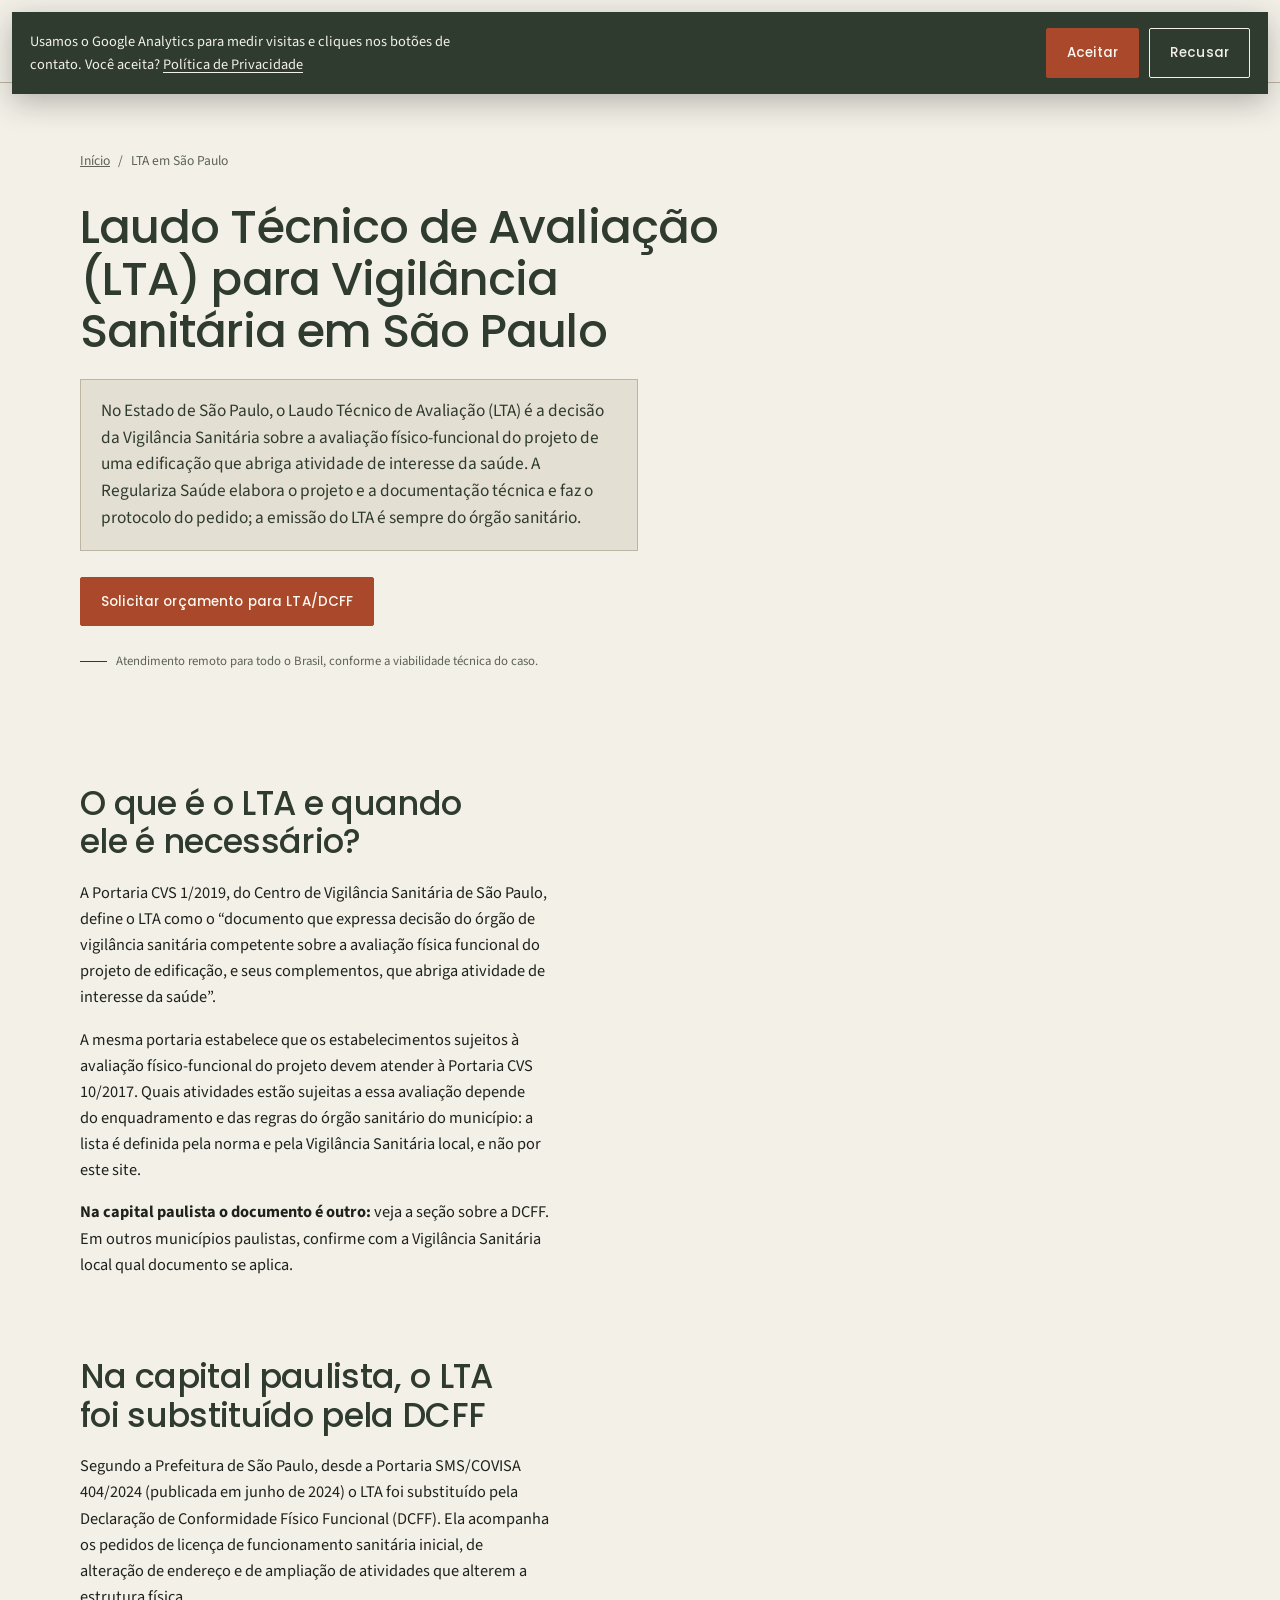
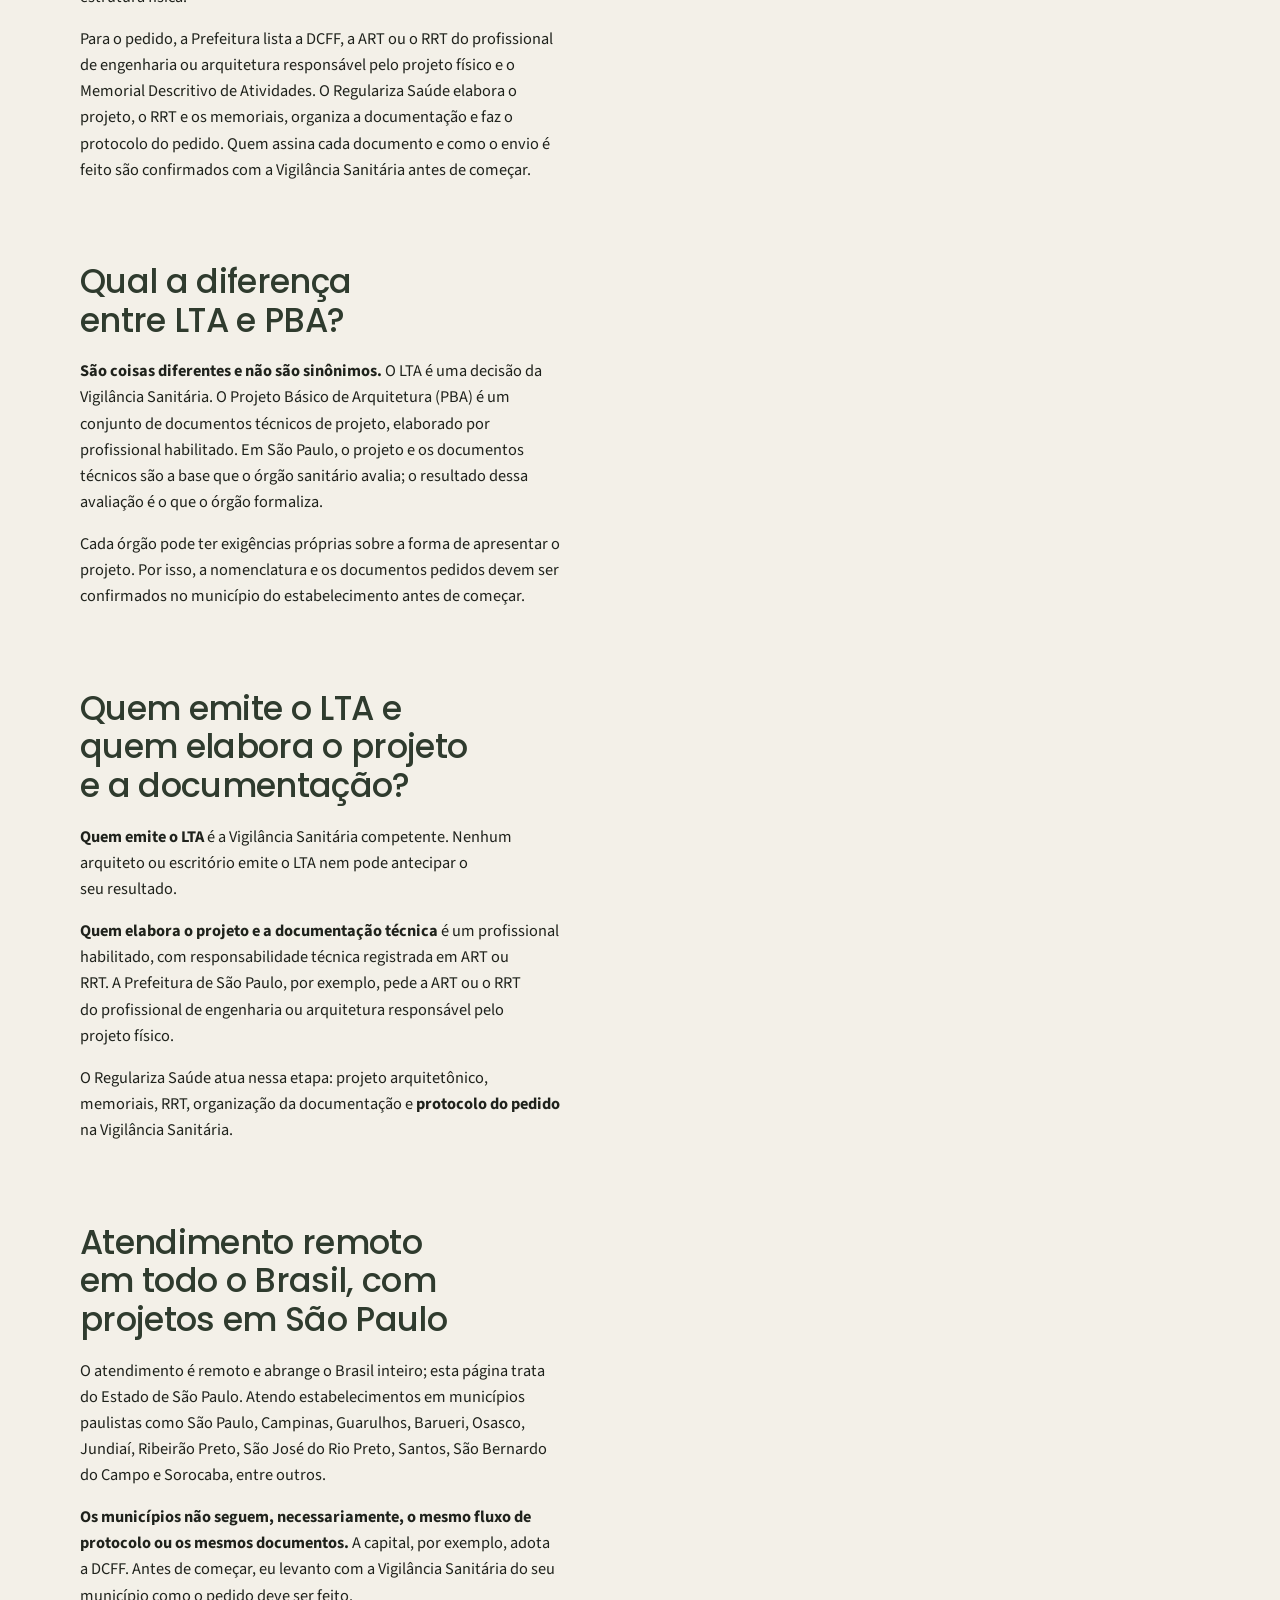
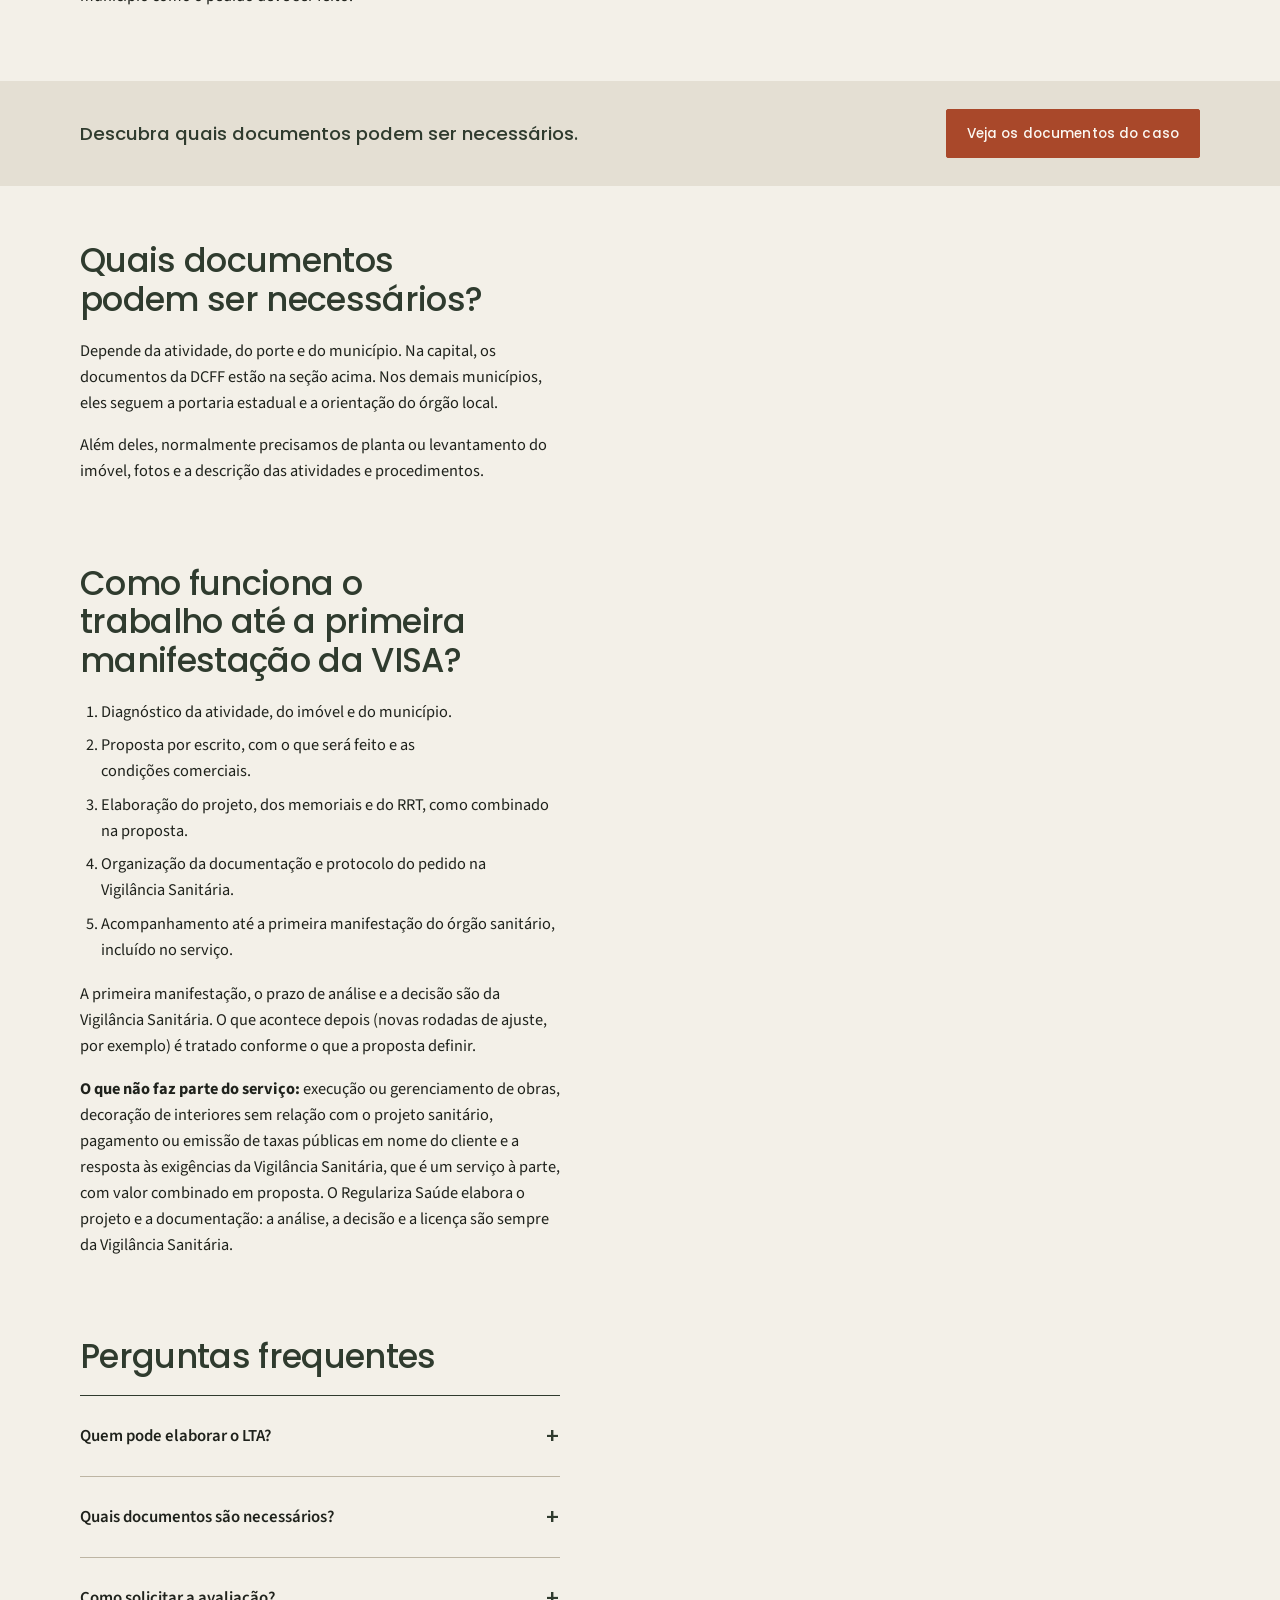
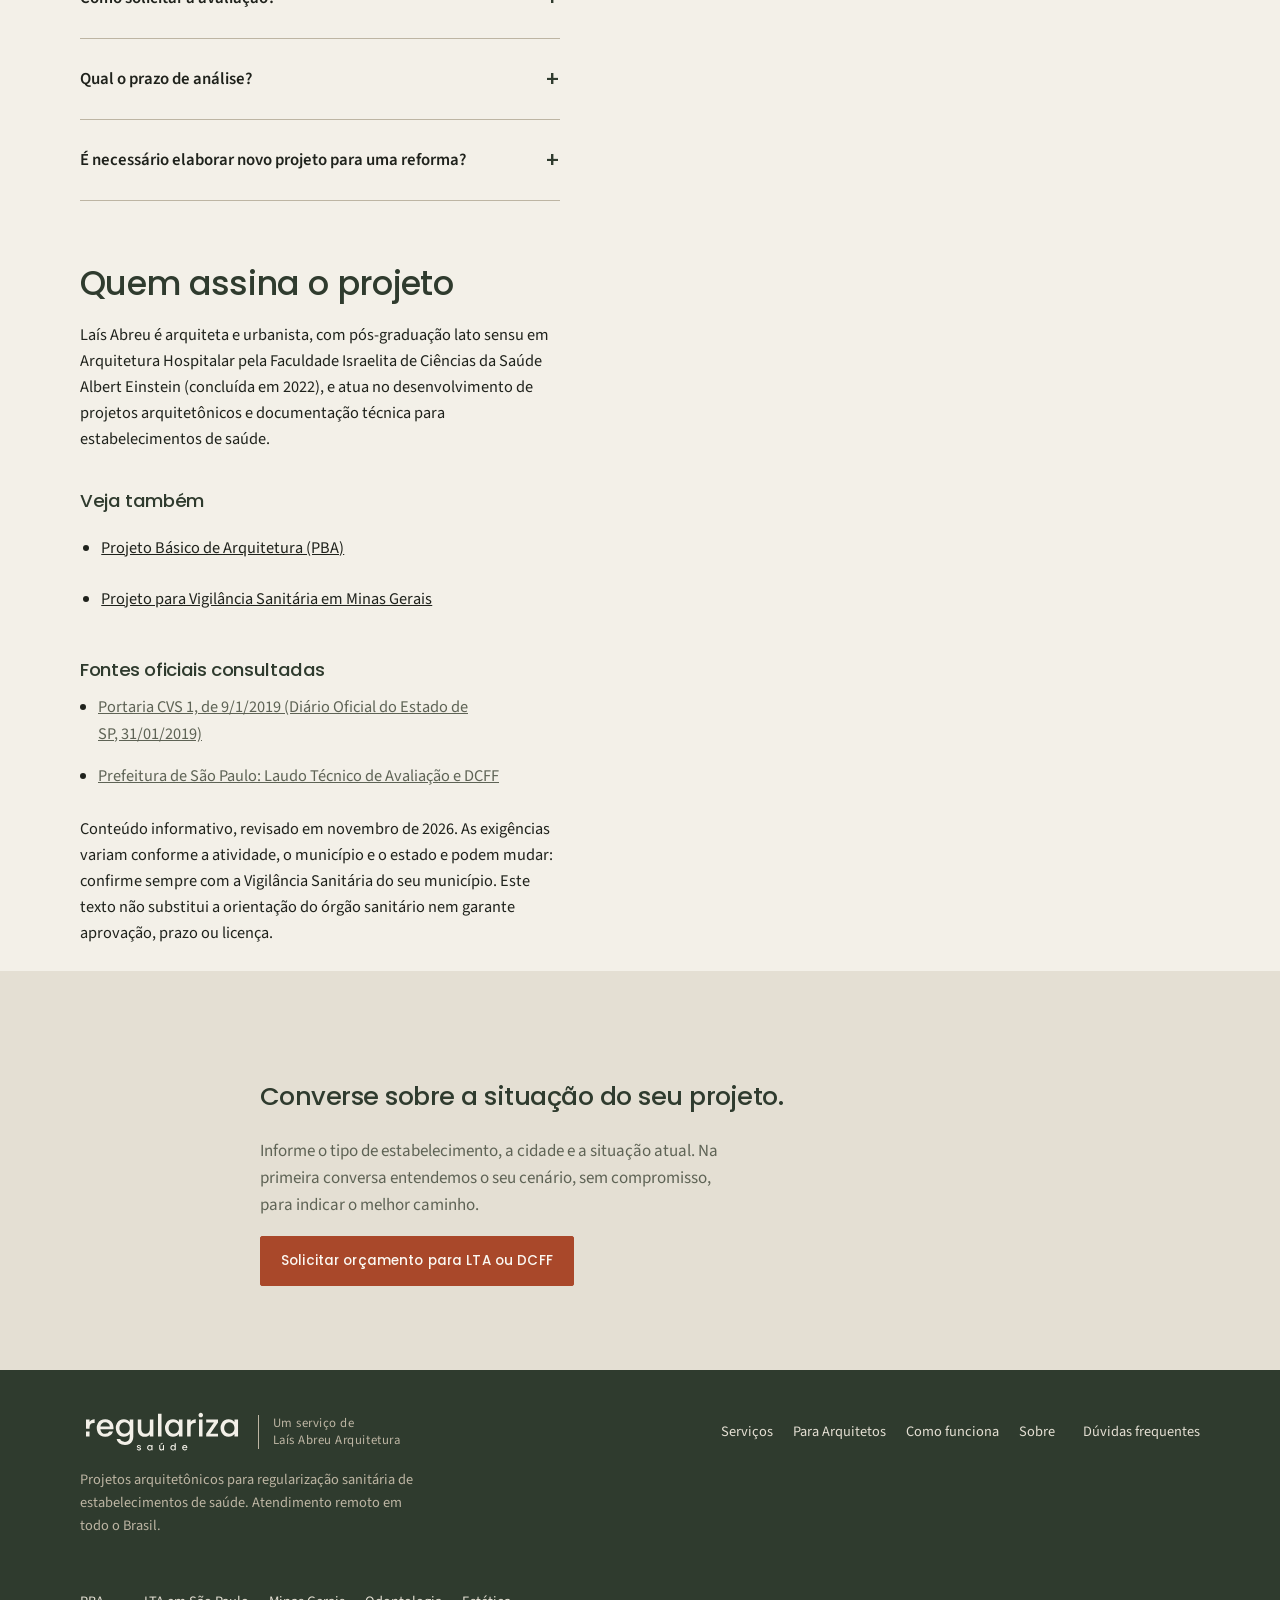
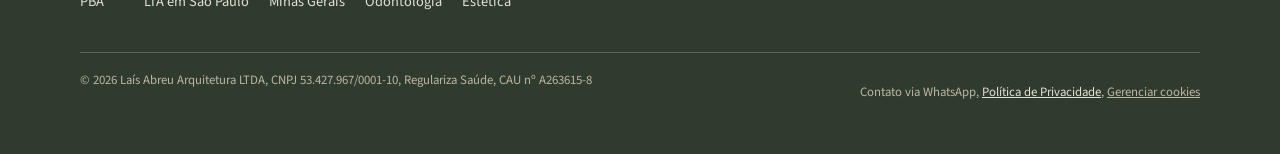
==== commit f8b92636: "Polish de design: foco visível nas faixas escuras, skip-link, tokens de cor, rótulos sem caixa alta " ====
--- a/laudo-tecnico-de-avaliacao-lta-sao-paulo/index.html
+++ b/laudo-tecnico-de-avaliacao-lta-sao-paulo/index.html
@@ -22,9 +22,9 @@
 </head>
 <body>
 <a class="skip-link" href="#conteudo">Pular para o conteúdo</a>
-<header class="topbar"><div class="wrap nav"><a class="brand" href="/" aria-label="Regulariza Saúde — um serviço de Laís Abreu Arquitetura, início"><img class="brand-logo" src="/assets/logo/regulariza-saude-verde.svg" alt="" width="164" height="44"><span class="brand-by">Um serviço de<br>Laís Abreu Arquitetura</span></a><button class="menu-toggle" id="menuToggle" aria-expanded="false" aria-controls="navlinks" aria-label="Abrir menu">☰ Menu</button><nav class="navlinks" id="navlinks" aria-label="Navegação principal"><a href="/#servicos">Serviços</a><a href="/#parcerias">Para Arquitetos</a><a href="/#processo">Como funciona</a><a href="/#sobre">Sobre</a><a href="/#faq">Dúvidas frequentes</a><a class="btn btn-primary mobile-cta" href="#contato">Solicitar avaliação ↗</a></nav><a class="btn btn-primary whatsapp-link-header whatsapp-link" href="https://wa.me/5537998287505?text=Ol%C3%A1%21%20Preciso%20de%20orienta%C3%A7%C3%A3o%20e%20or%C3%A7amento%20para%20projeto%2C%20documenta%C3%A7%C3%A3o%20e%20protocolo%20de%20LTA%20ou%20DCFF%20de%20um%20estabelecimento%20de%20sa%C3%BAde.%20Gostaria%20de%20entender%20os%20documentos%20e%20as%20etapas%20necess%C3%A1rios.%0A%0ACidade%2FUF%3A%20" data-message="Olá! Preciso de orientação e orçamento para projeto, documentação e protocolo de LTA ou DCFF de um estabelecimento de saúde. Gostaria de entender os documentos e as etapas necessários.
+<header class="topbar"><div class="wrap nav"><a class="brand" href="/" aria-label="Regulariza Saúde — um serviço de Laís Abreu Arquitetura, início"><img class="brand-logo" src="/assets/logo/regulariza-saude-verde.svg" alt="" width="164" height="44"><span class="brand-by">Um serviço de<br>Laís Abreu Arquitetura</span></a><button class="menu-toggle" id="menuToggle" aria-expanded="false" aria-controls="navlinks" aria-label="Abrir menu">☰ Menu</button><nav class="navlinks" id="navlinks" aria-label="Navegação principal"><a href="/#servicos">Serviços</a><a href="/#parcerias">Para Arquitetos</a><a href="/#processo">Como funciona</a><a href="/#sobre">Sobre</a><a href="/#faq">Dúvidas frequentes</a><a class="btn btn-primary mobile-cta" href="#contato">Solicitar avaliação</a></nav><a class="btn btn-primary whatsapp-link-header whatsapp-link" href="https://wa.me/5537998287505?text=Ol%C3%A1%21%20Preciso%20de%20orienta%C3%A7%C3%A3o%20e%20or%C3%A7amento%20para%20projeto%2C%20documenta%C3%A7%C3%A3o%20e%20protocolo%20de%20LTA%20ou%20DCFF%20de%20um%20estabelecimento%20de%20sa%C3%BAde.%20Gostaria%20de%20entender%20os%20documentos%20e%20as%20etapas%20necess%C3%A1rios.%0A%0ACidade%2FUF%3A%20" data-message="Olá! Preciso de orientação e orçamento para projeto, documentação e protocolo de LTA ou DCFF de um estabelecimento de saúde. Gostaria de entender os documentos e as etapas necessários.
 
-Cidade/UF: " data-track="click_cta_lta" data-cta-location="cabecalho" target="_blank" rel="noopener noreferrer">Solicitar avaliação ↗</a></div></header>
+Cidade/UF: " data-track="click_cta_lta" data-cta-location="cabecalho" target="_blank" rel="noopener noreferrer">Solicitar avaliação</a></div></header>
 <main id="conteudo">
 <section class="page-hero"><div class="wrap">
 <nav class="crumbs" aria-label="Você está em"><ol><li><a href="/">Início</a></li><li aria-current="page">LTA em São Paulo</li></ol></nav>
@@ -32,22 +32,22 @@
 <p class="nugget">No Estado de São Paulo, o Laudo Técnico de Avaliação (LTA) é a decisão da Vigilância Sanitária sobre a avaliação físico-funcional do projeto de uma edificação que abriga atividade de interesse da saúde. A Regulariza Saúde elabora o projeto e a documentação técnica e faz o protocolo do pedido; a emissão do LTA é sempre do órgão sanitário.</p>
 <div class="hero-actions"><a class="btn btn-accent whatsapp-link" href="https://wa.me/5537998287505?text=Ol%C3%A1%21%20Preciso%20de%20orienta%C3%A7%C3%A3o%20e%20or%C3%A7amento%20para%20projeto%2C%20documenta%C3%A7%C3%A3o%20e%20protocolo%20de%20LTA%20ou%20DCFF%20de%20um%20estabelecimento%20de%20sa%C3%BAde.%20Gostaria%20de%20entender%20os%20documentos%20e%20as%20etapas%20necess%C3%A1rios.%0A%0ACidade%2FUF%3A%20" data-message="Olá! Preciso de orientação e orçamento para projeto, documentação e protocolo de LTA ou DCFF de um estabelecimento de saúde. Gostaria de entender os documentos e as etapas necessários.
 
-Cidade/UF: " data-track="click_cta_lta" data-cta-location="topo" target="_blank" rel="noopener noreferrer">Solicitar orçamento do projeto para LTA/DCFF ↗</a></div>
+Cidade/UF: " data-track="click_cta_lta" data-cta-location="topo" target="_blank" rel="noopener noreferrer">Solicitar orçamento para LTA/DCFF</a></div>
 <p class="micro-note">Atendimento remoto para todo o Brasil, conforme a viabilidade técnica do caso.</p>
 </div></section>
 <section class="section prose-section"><div class="wrap"><div class="prose"><h2 class="serif">O que é o LTA e quando ele é necessário?</h2><p>A Portaria CVS 1/2019, do Centro de Vigilância Sanitária de São Paulo, define o LTA como o “documento que expressa decisão do órgão de vigilância sanitária competente sobre a avaliação física funcional do projeto de edificação, e seus complementos, que abriga atividade de interesse da saúde”.</p><p>A mesma portaria estabelece que os estabelecimentos sujeitos à avaliação físico-funcional do projeto devem atender à Portaria CVS 10/2017. Quais atividades estão sujeitas a essa avaliação depende do enquadramento e das regras do órgão sanitário do município: a lista é definida pela norma e pela Vigilância Sanitária local, e não por este site.</p><p><strong>Na capital paulista o documento é outro:</strong> veja a seção sobre a DCFF. Em outros municípios paulistas, confirme com a Vigilância Sanitária local qual documento se aplica.</p></div></div></section><section class="section prose-section"><div class="wrap"><div class="prose"><h2 class="serif">Na capital paulista, o LTA foi substituído pela DCFF</h2><p>Segundo a Prefeitura de São Paulo, desde a Portaria SMS/COVISA 404/2024 (publicada em junho de 2024) o LTA foi substituído pela Declaração de Conformidade Físico Funcional (DCFF). Ela acompanha os pedidos de licença de funcionamento sanitária inicial, de alteração de endereço e de ampliação de atividades que alterem a estrutura física.</p><p>Para o pedido, a Prefeitura lista a DCFF, a ART ou o RRT do profissional de engenharia ou arquitetura responsável pelo projeto físico e o Memorial Descritivo de Atividades. O Regulariza Saúde elabora o projeto, o RRT e os memoriais, organiza a documentação e faz o protocolo do pedido. Quem assina cada documento e como o envio é feito são confirmados com a Vigilância Sanitária antes de começar.</p></div></div></section><section class="section prose-section"><div class="wrap"><div class="prose"><h2 class="serif">Qual a diferença entre LTA e PBA?</h2><p><strong>São coisas diferentes e não são sinônimos.</strong> O LTA é uma decisão da Vigilância Sanitária. O Projeto Básico de Arquitetura (PBA) é um conjunto de documentos técnicos de projeto, elaborado por profissional habilitado. Em São Paulo, o projeto e os documentos técnicos são a base que o órgão sanitário avalia; o resultado dessa avaliação é o que o órgão formaliza.</p><p>Cada órgão pode ter exigências próprias sobre a forma de apresentar o projeto. Por isso, a nomenclatura e os documentos pedidos devem ser confirmados no município do estabelecimento antes de começar.</p></div></div></section><section class="section prose-section"><div class="wrap"><div class="prose"><h2 class="serif">Quem emite o LTA e quem elabora o projeto e a documentação?</h2><p><strong>Quem emite o LTA</strong> é a Vigilância Sanitária competente. Nenhum arquiteto ou escritório emite o LTA nem pode antecipar o seu resultado.</p><p><strong>Quem elabora o projeto e a documentação técnica</strong> é um profissional habilitado, com responsabilidade técnica registrada em ART ou RRT. A Prefeitura de São Paulo, por exemplo, pede a ART ou o RRT do profissional de engenharia ou arquitetura responsável pelo projeto físico.</p><p>O Regulariza Saúde atua nessa etapa: projeto arquitetônico, memoriais, RRT, organização da documentação e <strong>protocolo do pedido</strong> na Vigilância Sanitária.</p></div></div></section><section class="section prose-section"><div class="wrap"><div class="prose"><h2 class="serif">Atendimento remoto em todo o Brasil, com projetos em São Paulo</h2><p>O atendimento é remoto e abrange o Brasil inteiro; esta página trata do Estado de São Paulo. Atendo estabelecimentos em municípios paulistas como São Paulo, Campinas, Guarulhos, Barueri, Osasco, Jundiaí, Ribeirão Preto, São José do Rio Preto, Santos, São Bernardo do Campo e Sorocaba, entre outros.</p><p><strong>Os municípios não seguem, necessariamente, o mesmo fluxo de protocolo ou os mesmos documentos.</strong> A capital, por exemplo, adota a DCFF. Antes de começar, eu levanto com a Vigilância Sanitária do seu município como o pedido deve ser feito.</p></div></div></section><section class="cta-band"><div class="wrap"><p class="cta-band-text">Descubra quais documentos podem ser necessários.</p><a class="btn btn-accent whatsapp-link" href="https://wa.me/5537998287505?text=Ol%C3%A1%21%20Preciso%20de%20orienta%C3%A7%C3%A3o%20e%20or%C3%A7amento%20para%20projeto%2C%20documenta%C3%A7%C3%A3o%20e%20protocolo%20de%20LTA%20ou%20DCFF%20de%20um%20estabelecimento%20de%20sa%C3%BAde.%20Gostaria%20de%20entender%20os%20documentos%20e%20as%20etapas%20necess%C3%A1rios.%0A%0ACidade%2FUF%3A%20" data-message="Olá! Preciso de orientação e orçamento para projeto, documentação e protocolo de LTA ou DCFF de um estabelecimento de saúde. Gostaria de entender os documentos e as etapas necessários.
 
-Cidade/UF: " data-track="click_cta_lta" data-cta-location="meio" target="_blank" rel="noopener noreferrer">Descubra quais documentos podem ser necessários ↗</a></div></section><section class="section prose-section"><div class="wrap"><div class="prose"><h2 class="serif">Quais documentos podem ser necessários?</h2><p>Depende da atividade, do porte e do município. Na capital, os documentos da DCFF estão na seção acima. Nos demais municípios, eles seguem a portaria estadual e a orientação do órgão local.</p><p>Além deles, normalmente precisamos de planta ou levantamento do imóvel, fotos e a descrição das atividades e procedimentos.</p></div></div></section><section class="section prose-section"><div class="wrap"><div class="prose"><h2 class="serif">Como funciona o trabalho até a primeira manifestação da VISA?</h2><ol><li>Diagnóstico da atividade, do imóvel e do município.</li><li>Proposta por escrito, com o que será feito e as condições comerciais.</li><li>Elaboração do projeto, dos memoriais e do RRT, como combinado na proposta.</li><li>Organização da documentação e protocolo do pedido na Vigilância Sanitária.</li><li>Acompanhamento até a primeira manifestação do órgão sanitário, incluído no serviço.</li></ol><p>A primeira manifestação, o prazo de análise e a decisão são da Vigilância Sanitária. O que acontece depois (novas rodadas de ajuste, por exemplo) é tratado conforme o que a proposta definir.</p><p><strong>O que não faz parte do serviço:</strong> execução ou gerenciamento de obras, decoração de interiores sem relação com o projeto sanitário, pagamento ou emissão de taxas públicas em nome do cliente e a resposta às exigências da Vigilância Sanitária, que é um serviço à parte, com valor combinado em proposta. O Regulariza Saúde elabora o projeto e a documentação: a análise, a decisão e a licença são sempre da Vigilância Sanitária.</p></div></div></section>
+Cidade/UF: " data-track="click_cta_lta" data-cta-location="meio" target="_blank" rel="noopener noreferrer">Veja os documentos do caso</a></div></section><section class="section prose-section"><div class="wrap"><div class="prose"><h2 class="serif">Quais documentos podem ser necessários?</h2><p>Depende da atividade, do porte e do município. Na capital, os documentos da DCFF estão na seção acima. Nos demais municípios, eles seguem a portaria estadual e a orientação do órgão local.</p><p>Além deles, normalmente precisamos de planta ou levantamento do imóvel, fotos e a descrição das atividades e procedimentos.</p></div></div></section><section class="section prose-section"><div class="wrap"><div class="prose"><h2 class="serif">Como funciona o trabalho até a primeira manifestação da VISA?</h2><ol><li>Diagnóstico da atividade, do imóvel e do município.</li><li>Proposta por escrito, com o que será feito e as condições comerciais.</li><li>Elaboração do projeto, dos memoriais e do RRT, como combinado na proposta.</li><li>Organização da documentação e protocolo do pedido na Vigilância Sanitária.</li><li>Acompanhamento até a primeira manifestação do órgão sanitário, incluído no serviço.</li></ol><p>A primeira manifestação, o prazo de análise e a decisão são da Vigilância Sanitária. O que acontece depois (novas rodadas de ajuste, por exemplo) é tratado conforme o que a proposta definir.</p><p><strong>O que não faz parte do serviço:</strong> execução ou gerenciamento de obras, decoração de interiores sem relação com o projeto sanitário, pagamento ou emissão de taxas públicas em nome do cliente e a resposta às exigências da Vigilância Sanitária, que é um serviço à parte, com valor combinado em proposta. O Regulariza Saúde elabora o projeto e a documentação: a análise, a decisão e a licença são sempre da Vigilância Sanitária.</p></div></div></section>
 <section class="section prose-section" id="faq"><div class="wrap"><div class="prose"><h2 class="serif">Perguntas frequentes</h2><div class="faq-list"><details><summary>Quem pode elaborar o LTA?</summary><p>O LTA é emitido pela Vigilância Sanitária competente, e não elaborado por arquiteto ou engenheiro. O projeto e a documentação técnica que o órgão avalia são elaborados por profissional habilitado, com ART ou RRT.</p></details><details><summary>Quais documentos são necessários?</summary><p>Depende da atividade e do município. Na capital, a Prefeitura de São Paulo lista a DCFF, a ART ou o RRT do responsável pelo projeto físico e o Memorial Descritivo de Atividades. Nos outros municípios, confirme com a Vigilância Sanitária local.</p></details><details><summary>Como solicitar a avaliação?</summary><p>O pedido é feito junto à Vigilância Sanitária do município, pelo canal que ela definir. Eu preparo o projeto e a documentação e faço o protocolo. Como o procedimento muda de município para município, levanto o caminho correto antes de começar.</p></details><details><summary>Qual o prazo de análise?</summary><p>O prazo de análise é do órgão sanitário e varia. Por isso, não prometemos prazos de aprovação. O prazo de elaboração do projeto é combinado na proposta.</p></details><details><summary>É necessário elaborar novo projeto para uma reforma?</summary><p>Depende. Na capital paulista, a DCFF acompanha pedidos de ampliação de atividades que alterem a estrutura física do estabelecimento. Em outros municípios, a regra pode ser diferente. Em reformas, eu avalio o que muda no layout e nas atividades para indicar se é preciso apresentar projeto novo ou atualizado.</p></details></div></div></div></section>
 <section class="section prose-section"><div class="wrap"><div class="prose"><h2 class="serif">Quem assina o projeto</h2><p>Laís Abreu é arquiteta e urbanista, com pós-graduação lato sensu em Arquitetura Hospitalar pela Faculdade Israelita de Ciências da Saúde Albert Einstein (concluída em 2022), e atua no desenvolvimento de projetos arquitetônicos e documentação técnica para estabelecimentos de saúde.</p><h3>Veja também</h3><ul class="related"><li><a href="/projeto-basico-de-arquitetura-pba/">Projeto Básico de Arquitetura (PBA)</a></li><li><a href="/projeto-arquitetonico-vigilancia-sanitaria-mg/">Projeto para Vigilância Sanitária em Minas Gerais</a></li></ul><h3>Fontes oficiais consultadas</h3><ul class="sources"><li><a href="https://ses.sp.bvs.br/wp-content/uploads/2021/09/E_PT-CVS-1_090119.pdf" rel="noopener" target="_blank">Portaria CVS 1, de 9/1/2019 (Diário Oficial do Estado de SP, 31/01/2019)</a></li><li><a href="https://prefeitura.sp.gov.br/web/saude/w/vigilancia_em_saude/praca_de_atendimento/302055" rel="noopener" target="_blank">Prefeitura de São Paulo: Laudo Técnico de Avaliação e DCFF</a></li></ul><p>Conteúdo informativo, revisado em novembro de 2026. As exigências variam conforme a atividade, o município e o estado e podem mudar: confirme sempre com a Vigilância Sanitária do seu município. Este texto não substitui a orientação do órgão sanitário nem garante aprovação, prazo ou licença.</p></div></div></section>
 <section class="cta-section" id="contato"><div class="wrap cta-final"><h2 class="serif">Converse sobre a situação do seu projeto.</h2><p>Informe o tipo de estabelecimento, a cidade e a situação atual. Na primeira conversa entendemos o seu cenário, sem compromisso, para indicar o melhor caminho.</p><a class="btn btn-accent whatsapp-link" href="https://wa.me/5537998287505?text=Ol%C3%A1%21%20Preciso%20de%20orienta%C3%A7%C3%A3o%20e%20or%C3%A7amento%20para%20projeto%2C%20documenta%C3%A7%C3%A3o%20e%20protocolo%20de%20LTA%20ou%20DCFF%20de%20um%20estabelecimento%20de%20sa%C3%BAde.%20Gostaria%20de%20entender%20os%20documentos%20e%20as%20etapas%20necess%C3%A1rios.%0A%0ACidade%2FUF%3A%20" data-message="Olá! Preciso de orientação e orçamento para projeto, documentação e protocolo de LTA ou DCFF de um estabelecimento de saúde. Gostaria de entender os documentos e as etapas necessários.
 
-Cidade/UF: " data-track="click_cta_lta" data-cta-location="final" target="_blank" rel="noopener noreferrer">Solicitar orçamento para LTA ou DCFF ↗</a></div></section>
+Cidade/UF: " data-track="click_cta_lta" data-cta-location="final" target="_blank" rel="noopener noreferrer">Solicitar orçamento para LTA ou DCFF</a></div></section>
 </main>
-<footer class="footer"><div class="wrap"><div class="footer-top"><div><a class="brand" href="/" aria-label="Regulariza Saúde — um serviço de Laís Abreu Arquitetura, início"><img class="brand-logo" src="/assets/logo/regulariza-saude-claro.svg" alt="" width="164" height="44" loading="lazy"><span class="brand-by">Um serviço de<br>Laís Abreu Arquitetura</span></a><p>Projetos arquitetônicos para regularização sanitária de estabelecimentos de saúde. Atendimento remoto em todo o Brasil.</p></div><nav class="footer-links" aria-label="Links do rodapé"><a href="/#servicos">Serviços</a><a href="/#parcerias">Para Arquitetos</a><a href="/#processo">Como funciona</a><a href="/#sobre">Sobre</a><a href="/#faq">Dúvidas frequentes</a></nav></div><nav class="footer-links footer-guides" aria-label="Guias"><a href="/projeto-basico-de-arquitetura-pba/">PBA</a><a href="/laudo-tecnico-de-avaliacao-lta-sao-paulo/">LTA em São Paulo</a><a href="/projeto-arquitetonico-vigilancia-sanitaria-mg/">Minas Gerais</a><a href="/projeto-vigilancia-sanitaria-consultorio-odontologico/">Odontologia</a><a href="/projeto-vigilancia-sanitaria-clinica-estetica/">Estética</a></nav><div class="footer-bottom"><span>© <span id="year"></span> Laís Abreu Arquitetura LTDA · CNPJ 53.427.967/0001-10 · Regulariza Saúde · CAU nº A263615-8</span><span>Contato via WhatsApp · <a href="/privacidade.html">Política de Privacidade</a> · <button type="button" class="link-btn" data-cookies>Gerenciar cookies</button></span></div></div></footer>
+<footer class="footer"><div class="wrap"><div class="footer-top"><div><a class="brand" href="/" aria-label="Regulariza Saúde — um serviço de Laís Abreu Arquitetura, início"><img class="brand-logo" src="/assets/logo/regulariza-saude-claro.svg" alt="" width="164" height="44" loading="lazy"><span class="brand-by">Um serviço de<br>Laís Abreu Arquitetura</span></a><p>Projetos arquitetônicos para regularização sanitária de estabelecimentos de saúde. Atendimento remoto em todo o Brasil.</p></div><nav class="footer-links" aria-label="Links do rodapé"><a href="/#servicos">Serviços</a><a href="/#parcerias">Para Arquitetos</a><a href="/#processo">Como funciona</a><a href="/#sobre">Sobre</a><a href="/#faq">Dúvidas frequentes</a></nav></div><nav class="footer-links footer-guides" aria-label="Guias"><a href="/projeto-basico-de-arquitetura-pba/">PBA</a><a href="/laudo-tecnico-de-avaliacao-lta-sao-paulo/">LTA em São Paulo</a><a href="/projeto-arquitetonico-vigilancia-sanitaria-mg/">Minas Gerais</a><a href="/projeto-vigilancia-sanitaria-consultorio-odontologico/">Odontologia</a><a href="/projeto-vigilancia-sanitaria-clinica-estetica/">Estética</a></nav><div class="footer-bottom"><span>© <span id="year"></span> Laís Abreu Arquitetura LTDA, CNPJ 53.427.967/0001-10, Regulariza Saúde, CAU nº A263615-8</span><span>Contato via WhatsApp, <a href="/privacidade.html">Política de Privacidade</a>, <button type="button" class="link-btn" data-cookies>Gerenciar cookies</button></span></div></div></footer>
 <a aria-label="Solicitar avaliação pelo WhatsApp" class="btn btn-primary floating-cta whatsapp-link" href="https://wa.me/5537998287505?text=Ol%C3%A1%21%20Preciso%20de%20orienta%C3%A7%C3%A3o%20e%20or%C3%A7amento%20para%20projeto%2C%20documenta%C3%A7%C3%A3o%20e%20protocolo%20de%20LTA%20ou%20DCFF%20de%20um%20estabelecimento%20de%20sa%C3%BAde.%20Gostaria%20de%20entender%20os%20documentos%20e%20as%20etapas%20necess%C3%A1rios.%0A%0ACidade%2FUF%3A%20" data-message="Olá! Preciso de orientação e orçamento para projeto, documentação e protocolo de LTA ou DCFF de um estabelecimento de saúde. Gostaria de entender os documentos e as etapas necessários.
 
-Cidade/UF: " data-track="click_cta_lta" data-cta-location="flutuante" target="_blank" rel="noopener noreferrer">Solicitar avaliação ↗</a>
+Cidade/UF: " data-track="click_cta_lta" data-cta-location="flutuante" target="_blank" rel="noopener noreferrer">Solicitar avaliação</a>
 <script src="/assets/js/config.js"></script><script src="/assets/js/track.js"></script><script src="/assets/js/page.js"></script>
 </body>
 </html>
--- a/assets/css/style.css
+++ b/assets/css/style.css
@@ -1,3 +1,10 @@
+/* Hallmark · shape: kept · genre: editorial · theme: brand · redesign: polish
+ * paper: oklch(95% 0.012 92) · accent: oklch(50% 0.14 40) · display: Poppins · body: Source Sans 3 · hero: kept · nav: kept · footer: kept · signature: kept
+ * axes: light/geometric-sans/warm · posture: kept · contrast: pass · fold: pass · v2.0.0 */
+/* Hallmark · pre-emit critique: P3 H3 E3 S3 R3 V3 · weakest: S, the page stays long (about 1.7k words) and the eyebrows stay; both are the owner's content and structure */
+/* Hallmark · waive 1 · Poppins is the face of the original brand identity · the owner chose Poppins for every heading and keeps it */
+/* Hallmark · waive 38iii · hero h1 second line is set at a second size in the same colour, once, in the hero · the headline is the owner's own wording */
+/* Hallmark · waive 49b · long official source titles and running prose links on the guide and legal pages · cutting the label would misname the source */
 /* Regulariza Saúde — identidade v0.1 (verde-musgo, 3 neutros, 1 acento)
    Tipografia: Poppins 500 (títulos, numeração, botões) · Source Sans 3 (texto) — hospedadas em /assets/fonts
    Estrutura: 1 tokens · 2 base · 3 componentes · 4 seções · 5 páginas legais · 6 responsivo */
@@ -16,7 +23,12 @@
   --rs-terra:#A9482A;      /* acento: 1 CTA por dobra */
   --rs-terra-dark:#8F3C22;
   --rs-error:#8A2D1D;
-  --rs-on-accent:#fff;
+  --rs-on-accent:#FBF8F2;
+  --rs-glass:rgba(243,240,232,.95);
+  --rs-stone-faint:rgba(189,181,163,.35);
+  --rs-shadow:rgba(31,34,28,.25);
+  --rs-shadow-strong:rgba(31,34,28,.3);
+  --rs-paper-tint:rgba(243,240,232,.14);
   --head:"Poppins",system-ui,sans-serif;
   --body:"Source Sans 3",system-ui,sans-serif;
   --max:1120px;
@@ -30,6 +42,7 @@
 button,input,select,textarea{font:inherit}
 button,a{-webkit-tap-highlight-color:transparent}
 a:focus-visible,button:focus-visible,input:focus-visible,select:focus-visible,textarea:focus-visible,summary:focus-visible{outline:2px solid var(--rs-ink);outline-offset:3px}
+.consent :focus-visible,.feature-band :focus-visible,.footer :focus-visible{outline-color:var(--rs-paper)}
 .wrap{width:min(var(--max),calc(100% - 48px));margin-inline:auto}
 .sr-only{position:absolute;width:1px;height:1px;padding:0;margin:-1px;overflow:hidden;clip:rect(0,0,0,0);white-space:nowrap;border:0}
 .serif,h1,h2,h3{font-family:var(--head);font-weight:500;letter-spacing:-.02em;color:var(--rs-ink);overflow-wrap:break-word}
@@ -57,7 +70,7 @@
 .text-link:hover{text-decoration-color:var(--rs-ink)}
 
 /* Cabeçalho */
-.topbar{border-bottom:1px solid var(--rs-stone);background:rgba(243,240,232,.95);position:sticky;top:0;z-index:10;backdrop-filter:blur(12px)}
+.topbar{border-bottom:1px solid var(--rs-stone);background:var(--rs-glass);position:sticky;top:0;z-index:10;backdrop-filter:blur(12px)}
 .nav{min-height:82px;display:flex;align-items:center;justify-content:space-between;gap:24px}
 .nav>.btn{padding:11px 16px}
 .navlinks{display:flex;align-items:center;gap:27px}
@@ -78,11 +91,11 @@
 .hero{padding:76px 0 80px;overflow:hidden}
 .hero-grid{display:grid;grid-template-columns:1.1fr .9fr;gap:80px;align-items:center}
 .hero h1{font-size:clamp(2.1rem,3.7vw,2.95rem);line-height:1.12;margin:20px 0 24px;max-width:700px;text-wrap:pretty}
-.hero h1 em{font-style:normal;color:var(--rs-mid)}
+.hero h1 .h1-2{display:block;margin-top:.2em;font-size:.72em;line-height:1.15;color:var(--rs-ink)}
 .hero-index{list-style:none;margin:0;padding:0;border-top:1px solid var(--rs-stone)}
 .hero-index li{border-bottom:1px solid var(--rs-stone)}
-.hero-index a{display:flex;align-items:baseline;gap:22px;padding:22px 0;text-decoration:none;font-family:var(--head);font-weight:500;font-size:1.3rem;line-height:1.25;letter-spacing:-.015em;color:var(--rs-ink);transition:padding-left .2s}
-.hero-index a:hover{padding-left:8px}
+.hero-index a{display:flex;align-items:baseline;gap:22px;padding:22px 0;text-decoration:none;font-family:var(--head);font-weight:500;font-size:1.3rem;line-height:1.25;letter-spacing:-.015em;color:var(--rs-ink);transition:transform .2s}
+.hero-index a:hover{transform:translateX(8px)}
 .hero-index span{font-size:.8rem;letter-spacing:.14em;color:var(--rs-mid);min-width:26px}
 .hero-copy{font-size:1.25rem;max-width:520px;color:var(--rs-mid)}
 .hero-cred{font-family:var(--head);font-size:.8rem;letter-spacing:.03em;color:var(--rs-mid);margin:22px 0 0}
@@ -95,17 +108,17 @@
 /* Faixa de segmentos */
 .segment-strip{background:var(--rs-sand);color:var(--rs-ink);padding:17px 0;border-top:1px solid var(--rs-stone);border-bottom:1px solid var(--rs-stone)}
 .segment-inner{display:flex;align-items:center;justify-content:center;gap:15px;flex-wrap:wrap;font-size:.8rem}
-.segment-inner span{color:var(--rs-mid);text-transform:uppercase;letter-spacing:.12em;font-family:var(--head);font-size:.8rem}
+.segment-inner span{color:var(--rs-mid);font-family:var(--head);font-size:.85rem}
 .segment-inner b{font-weight:500}
 .segment-inner i{width:4px;height:4px;background:var(--rs-ink);display:block}
 
 /* Problema */
-.problem-grid{display:grid;grid-template-columns:.9fr 1.1fr;gap:75px;align-items:start}
+.problem-grid{display:grid;grid-template-columns:.9fr 1.1fr;gap:64px;align-items:start}
 .problem-list{display:grid;grid-template-columns:1fr 1fr;gap:12px}
 .problem{padding:22px 20px;border:1px solid var(--rs-stone);min-height:190px;background:var(--rs-paper);transition:border-color .2s}
 .problem:hover{border-color:var(--rs-ink)}
-.problem-num{font-family:var(--head);font-size:.8rem;color:var(--rs-mid);letter-spacing:.12em;font-weight:500}
-.problem p{font-family:var(--head);font-weight:500;font-size:1.12rem;line-height:1.3;letter-spacing:-.015em;margin:17px 0 0}
+.problem-num{font-variant-numeric:tabular-nums;font-family:var(--head);font-size:.8rem;color:var(--rs-mid);font-weight:500}
+.problem p{font-family:var(--head);font-weight:500;font-size:1.12rem;line-height:1.4;letter-spacing:-.015em;margin:17px 0 0}
 .problem p.problem-note{font-family:var(--body);font-weight:400;font-size:.88rem;line-height:1.5;letter-spacing:0;color:var(--rs-mid);margin:10px 0 0}
 
 /* Serviços */
@@ -113,13 +126,13 @@
 .service:last-child:nth-child(odd){grid-column:1/-1}
 .service{padding:27px 25px 25px;border:1px solid var(--rs-stone);background:var(--rs-paper);min-height:260px;display:flex;flex-direction:column;align-items:flex-start;transition:border-color .2s}
 .service:hover{border-color:var(--rs-ink)}
-.service-num{font-family:var(--head);font-weight:500;font-size:.8rem;letter-spacing:.14em;color:var(--rs-mid);margin-bottom:28px}
+.service-num{font-variant-numeric:tabular-nums;font-family:var(--head);font-weight:500;font-size:.85rem;color:var(--rs-mid);margin-bottom:28px}
 .service h3{font-size:1.32rem;line-height:1.18;margin:0 0 12px}
 .service p{font-size:.88rem;color:var(--rs-mid);margin:0 0 20px}
 
 /* Faixa de diferenciais */
 .feature-band{background:var(--rs-ink);color:var(--rs-paper);padding:70px 0}
-.eyebrow{font-family:var(--head);font-size:.8rem;letter-spacing:.14em;text-transform:uppercase;font-weight:500;color:var(--rs-mid)}
+.eyebrow{font-family:var(--head);font-size:.85rem;font-weight:500;color:var(--rs-mid)}
 .feature-band .eyebrow{color:var(--rs-stone)}
 .service-highlight{border:1px solid var(--rs-terra);color:var(--rs-terra-dark)!important;padding:12px 14px;font-size:.86rem!important;margin:0 0 20px!important}
 .feature-band h2{font-size:clamp(1.9rem,3.8vw,3rem);line-height:1.1;margin:15px 0;color:var(--rs-paper)}
@@ -131,10 +144,10 @@
 .steps{display:grid;grid-template-columns:repeat(3,1fr);gap:0}
 .step{padding:25px 28px 28px 0;border-top:1px solid var(--rs-ink);position:relative}
 .step:nth-child(3n+2),.step:nth-child(3n){padding-left:25px}
-.step-number{font-family:var(--head);font-size:.9rem;color:var(--rs-mid);letter-spacing:.08em}
+.step-number{font-variant-numeric:tabular-nums;font-family:var(--head);font-size:.9rem;color:var(--rs-mid);letter-spacing:.08em}
 .step h3{font-size:1.05rem;margin:12px 0 8px}
 .step p{font-size:.86rem;color:var(--rs-mid);margin:0;max-width:290px}
-.deadline-note{margin-top:30px;padding:18px 20px;background:var(--rs-sand);color:var(--rs-ink);font-size:.86rem;max-width:70ch;border-left:3px solid var(--rs-ink)}
+.deadline-note{margin-top:30px;padding:18px 20px;background:var(--rs-sand);color:var(--rs-ink);font-size:.86rem;max-width:70ch;border:1px solid var(--rs-stone)}
 
 /* Sobre */
 .about-copy p{max-width:62ch}
@@ -146,7 +159,7 @@
 .audience p{font-size:.9rem;color:var(--rs-mid);margin:0 0 14px}
 
 /* FAQ */
-.faq-grid{display:grid;grid-template-columns:.75fr 1.25fr;gap:70px}
+.faq-grid{display:grid;grid-template-columns:.9fr 1.1fr;gap:64px}
 .faq-list details{border-bottom:1px solid var(--rs-stone);padding:18px 0}
 .faq-list details:first-child{border-top:1px solid var(--rs-ink)}
 .faq-list summary{min-height:44px;cursor:pointer;list-style:none;font-weight:600;font-size:1.05rem;display:flex;align-items:center;justify-content:space-between;gap:20px}
@@ -157,7 +170,7 @@
 
 /* Contato / formulário */
 .cta-section{padding:84px 0;background:var(--rs-sand)}
-.cta-grid{display:grid;grid-template-columns:.8fr 1.2fr;gap:70px;align-items:start}
+.cta-grid{display:grid;grid-template-columns:.8fr 1.2fr;gap:64px;align-items:start}
 .cta h2,.cta-copy h2{max-width:480px}
 .cta-copy p{color:var(--rs-mid);max-width:470px}
 .contact-note{font-size:.8rem!important;margin-top:22px;padding-top:18px;border-top:1px solid var(--rs-stone)}
@@ -168,14 +181,14 @@
 .field label{font-size:.88rem;font-weight:600}
 .field input,.field select,.field textarea{border:1px solid var(--rs-mid);background:var(--rs-paper);border-radius:2px;padding:12px;color:var(--rs-ink);width:100%;min-height:46px}
 input[type=checkbox]{width:24px;height:24px;min-height:24px;flex:none;accent-color:var(--rs-ink)}
-.field input:focus,.field select:focus,.field textarea:focus{border-color:var(--rs-ink)}
+.field input:focus,.field select:focus,.field textarea:focus{outline:2px solid var(--rs-ink);outline-offset:2px;border-color:var(--rs-ink)}
 .field textarea{min-height:95px;resize:vertical}
 .field input::placeholder,.field textarea::placeholder{color:var(--rs-mid)}
 .privacy{display:flex;align-items:flex-start;gap:10px;font-size:.8rem;color:var(--rs-mid);margin:18px 0}
 .privacy input{margin-top:4px;accent-color:var(--rs-ink)}
 .privacy a{color:var(--rs-ink)}
 .form-submit{width:100%}
-.form-status{font-size:.82rem;margin-top:13px;color:var(--rs-mid)}
+.form-status{font-variant-numeric:tabular-nums;font-size:.82rem;margin-top:13px;color:var(--rs-mid)}
 .form-status.error{color:var(--rs-error)}
 .form-status.success{color:var(--rs-ink)}
 .form-hint{font-size:.8rem;color:var(--rs-mid);margin:12px 0 0}
@@ -188,7 +201,7 @@
 .footer-links a,.footer-bottom a{display:inline-flex;align-items:center;min-height:44px;min-width:44px}
 .footer-links a{font-size:.9rem;color:var(--rs-sand);text-decoration:none;transition:color .2s}
 .footer-links a:hover,.footer-bottom a:hover{color:var(--rs-paper)}
-.footer-bottom{border-top:1px solid rgba(189,181,163,.35);margin-top:28px;padding-top:17px;display:flex;justify-content:space-between;gap:20px;color:var(--rs-stone);font-size:.8rem}
+.footer-bottom{border-top:1px solid var(--rs-stone-faint);margin-top:28px;padding-top:17px;display:flex;justify-content:space-between;gap:20px;color:var(--rs-stone);font-size:.8rem}
 .footer-bottom a{color:var(--rs-sand)}
 
 /* CTA flutuante (apenas mobile) */
@@ -202,7 +215,7 @@
 .legal strong{color:var(--rs-ink)}
 .legal a{color:var(--rs-ink);text-underline-offset:3px}
 .legal .back{display:inline-block;margin-bottom:22px;font-size:.88rem}
-.legal .notice{padding:16px 18px;background:var(--rs-sand);border-left:3px solid var(--rs-ink);color:var(--rs-ink)}
+.legal .notice{padding:16px 18px;background:var(--rs-sand);border:1px solid var(--rs-stone);color:var(--rs-ink)}
 .legal small{color:var(--rs-mid)}
 
 /* 6 — RESPONSIVO -------------------------------------------------------- */
@@ -235,7 +248,7 @@
   .segment-inner{justify-content:flex-start;gap:10px}
   .segment-inner i{display:none}
   .segment-inner b{padding:4px 8px;border:1px solid var(--rs-stone)}
-  .floating-cta{display:flex;position:fixed;z-index:15;left:12px;right:12px;bottom:12px;box-shadow:0 8px 30px rgba(31,34,28,.25)}
+  .floating-cta{display:flex;position:fixed;z-index:15;left:12px;right:12px;bottom:12px;box-shadow:0 8px 30px var(--rs-shadow)}
   body{padding-bottom:76px}
 }
 @media(max-width:460px){
@@ -272,8 +285,8 @@
   .navlinks a:not(.btn){justify-content:flex-start}
 }
 .cta-copy h2{font-size:clamp(1.9rem,3.1vw,2.6rem);max-width:520px}
-.skip-link{position:absolute;left:-9999px;top:0;z-index:30;background:var(--rs-ink);color:var(--rs-paper);padding:12px 16px;text-decoration:none}
-.skip-link:focus{left:12px;top:12px}
+.skip-link{position:absolute;left:12px;top:-100px;z-index:30;background:var(--rs-ink);color:var(--rs-paper);padding:12px 16px;text-decoration:none}
+.skip-link:focus{top:12px}
 .form-status a{color:inherit;text-decoration:underline;text-underline-offset:3px}
 /* 7 — PÁGINAS INTERNAS (guias) ------------------------------------------ */
 .page-hero{padding:56px 0 44px;background:var(--rs-paper)}
@@ -301,12 +314,12 @@
 .cta-final{max-width:760px}
 .cta-final p{color:var(--rs-mid);max-width:60ch}
 .footer-guides{margin-top:22px;padding-top:6px}
-.consent{position:fixed;left:12px;right:12px;top:12px;z-index:40;display:flex;flex-wrap:wrap;gap:12px 20px;align-items:center;justify-content:space-between;padding:16px 18px;background:var(--rs-ink);color:var(--rs-paper);box-shadow:0 8px 30px rgba(31,34,28,.3)}
+.consent{position:fixed;left:12px;right:12px;top:12px;z-index:40;display:flex;flex-wrap:wrap;gap:12px 20px;align-items:center;justify-content:space-between;padding:16px 18px;background:var(--rs-ink);color:var(--rs-paper);box-shadow:0 8px 30px var(--rs-shadow-strong)}
 .consent p{margin:0;font-size:.9rem;max-width:62ch}
 .consent a{color:var(--rs-paper);text-decoration:underline;text-underline-offset:3px}
 .consent-actions{display:flex;gap:10px}
 .consent .btn-outline{color:var(--rs-paper);border-color:var(--rs-paper)}
-.consent .btn-outline:hover{background:rgba(243,240,232,.14)}
+.consent .btn-outline:hover{background:var(--rs-paper-tint)}
 
 .link-btn{background:none;border:0;padding:0;font:inherit;color:inherit;text-decoration:underline;cursor:pointer;min-height:44px}
 
@@ -314,3 +327,12 @@
 .about-photo{margin:0;max-width:320px}
 .about-photo img{display:block;width:100%;height:auto;aspect-ratio:4/5;object-fit:cover;border-radius:4px;background:var(--rs-paper)}
 @media(min-width:900px){.about-intro{grid-template-columns:minmax(0,380px) minmax(0,1fr);gap:56px}.about-photo{max-width:none}}
+
+/* polish: números tabulares, estados :active, botões em telas de 320px */
+.problem-num,.service-num,.step-number,.form-status{font-variant-numeric:tabular-nums}
+.btn:active{transform:translateY(1px)}
+.text-link:active,.link-btn:active{opacity:.7}
+@media(max-width:360px){.btn{white-space:nowrap;padding:12px 14px;font-size:.8rem;letter-spacing:0}.nav .btn,.floating-cta{font-size:.78rem}}
+.prose .sources a,.prose .related a,.nugget{overflow-wrap:anywhere}
+.legal p,.legal li{max-width:72ch}
+@media(max-width:400px){.btn{font-size:.76rem;padding:12px 12px;letter-spacing:0}}
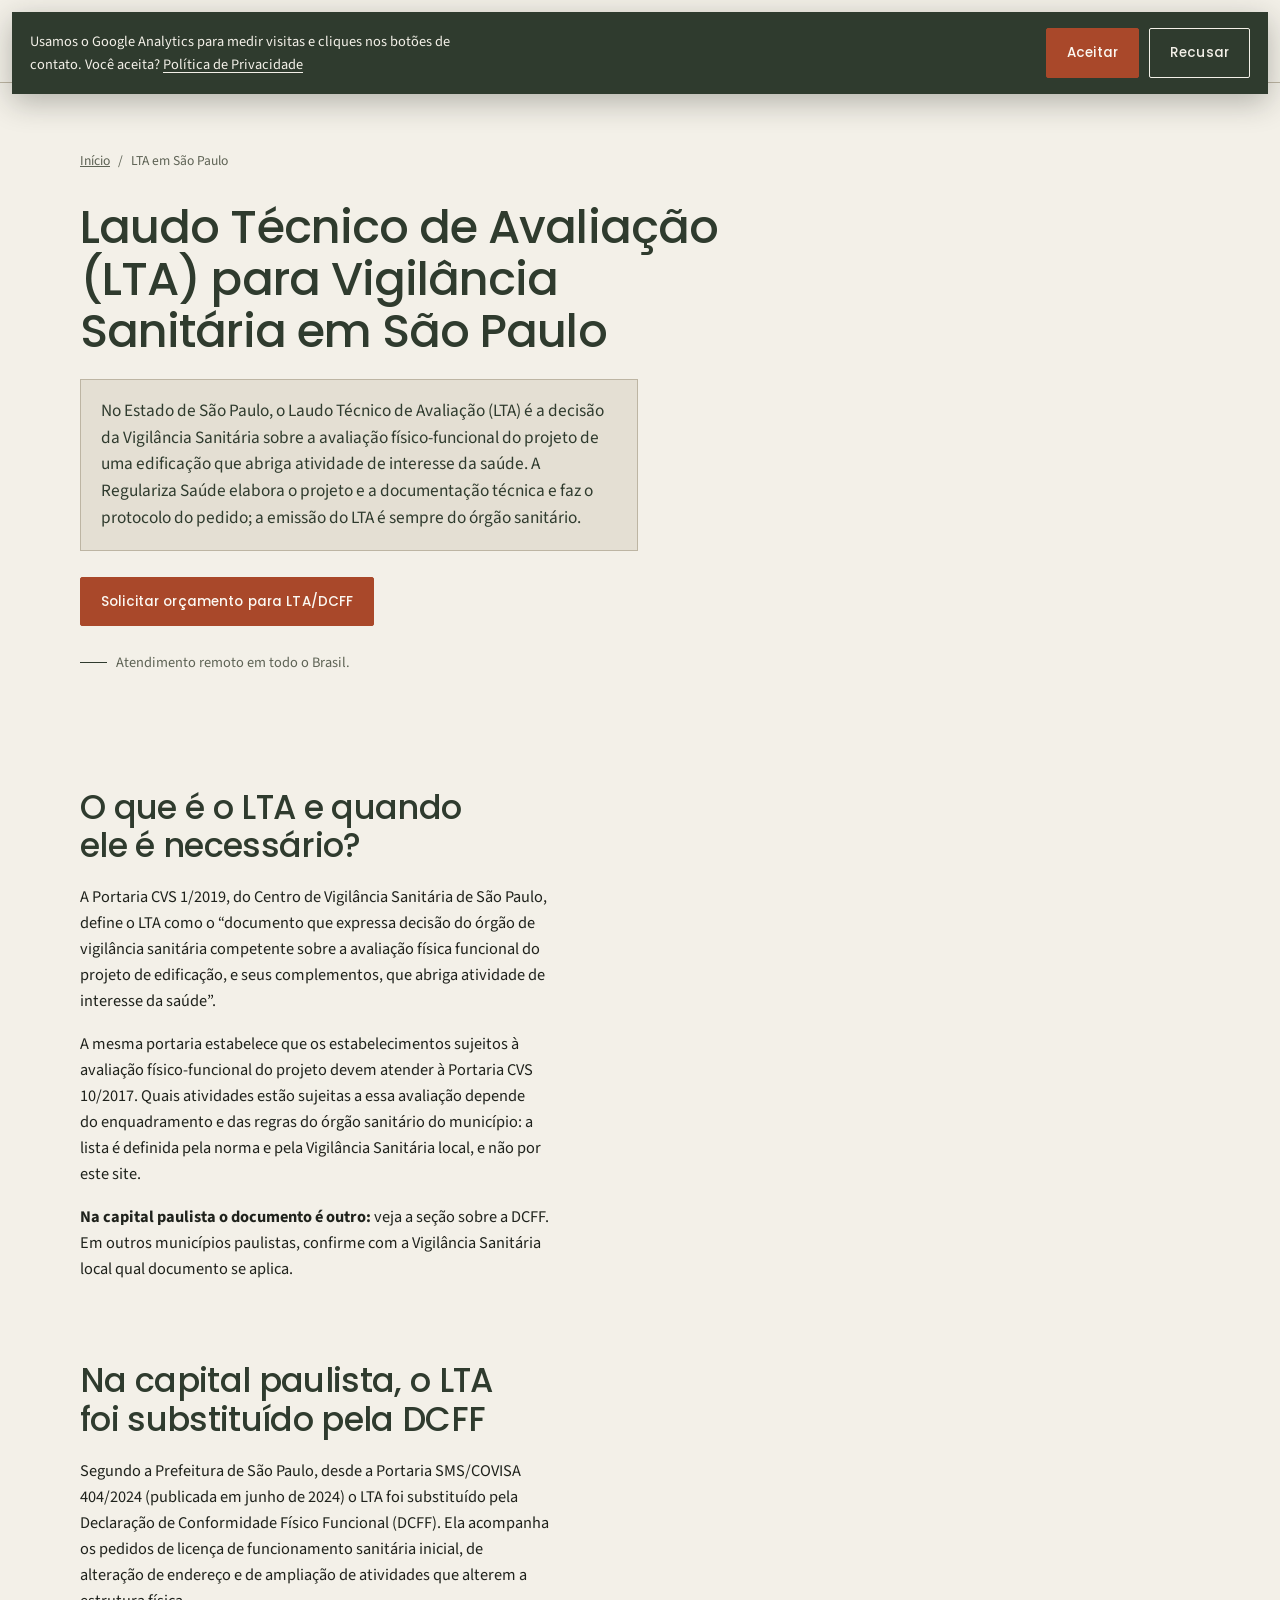
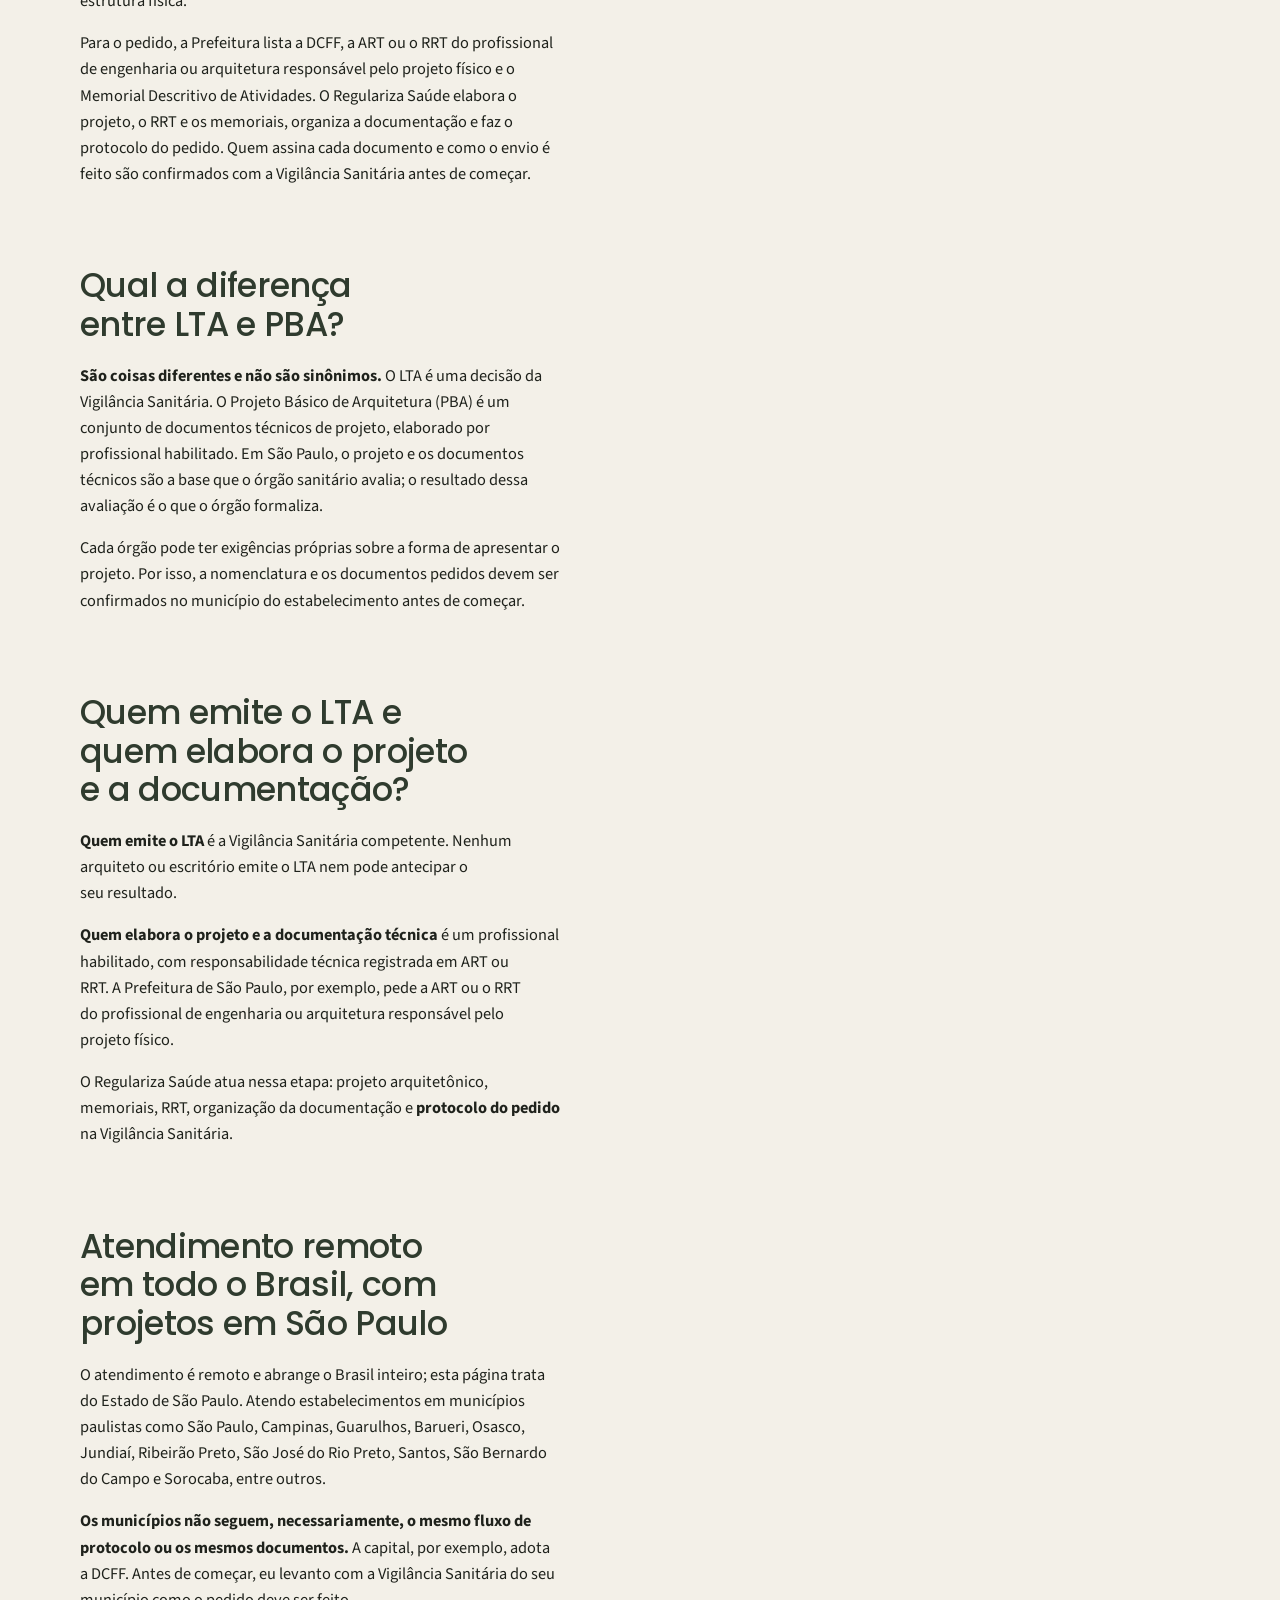
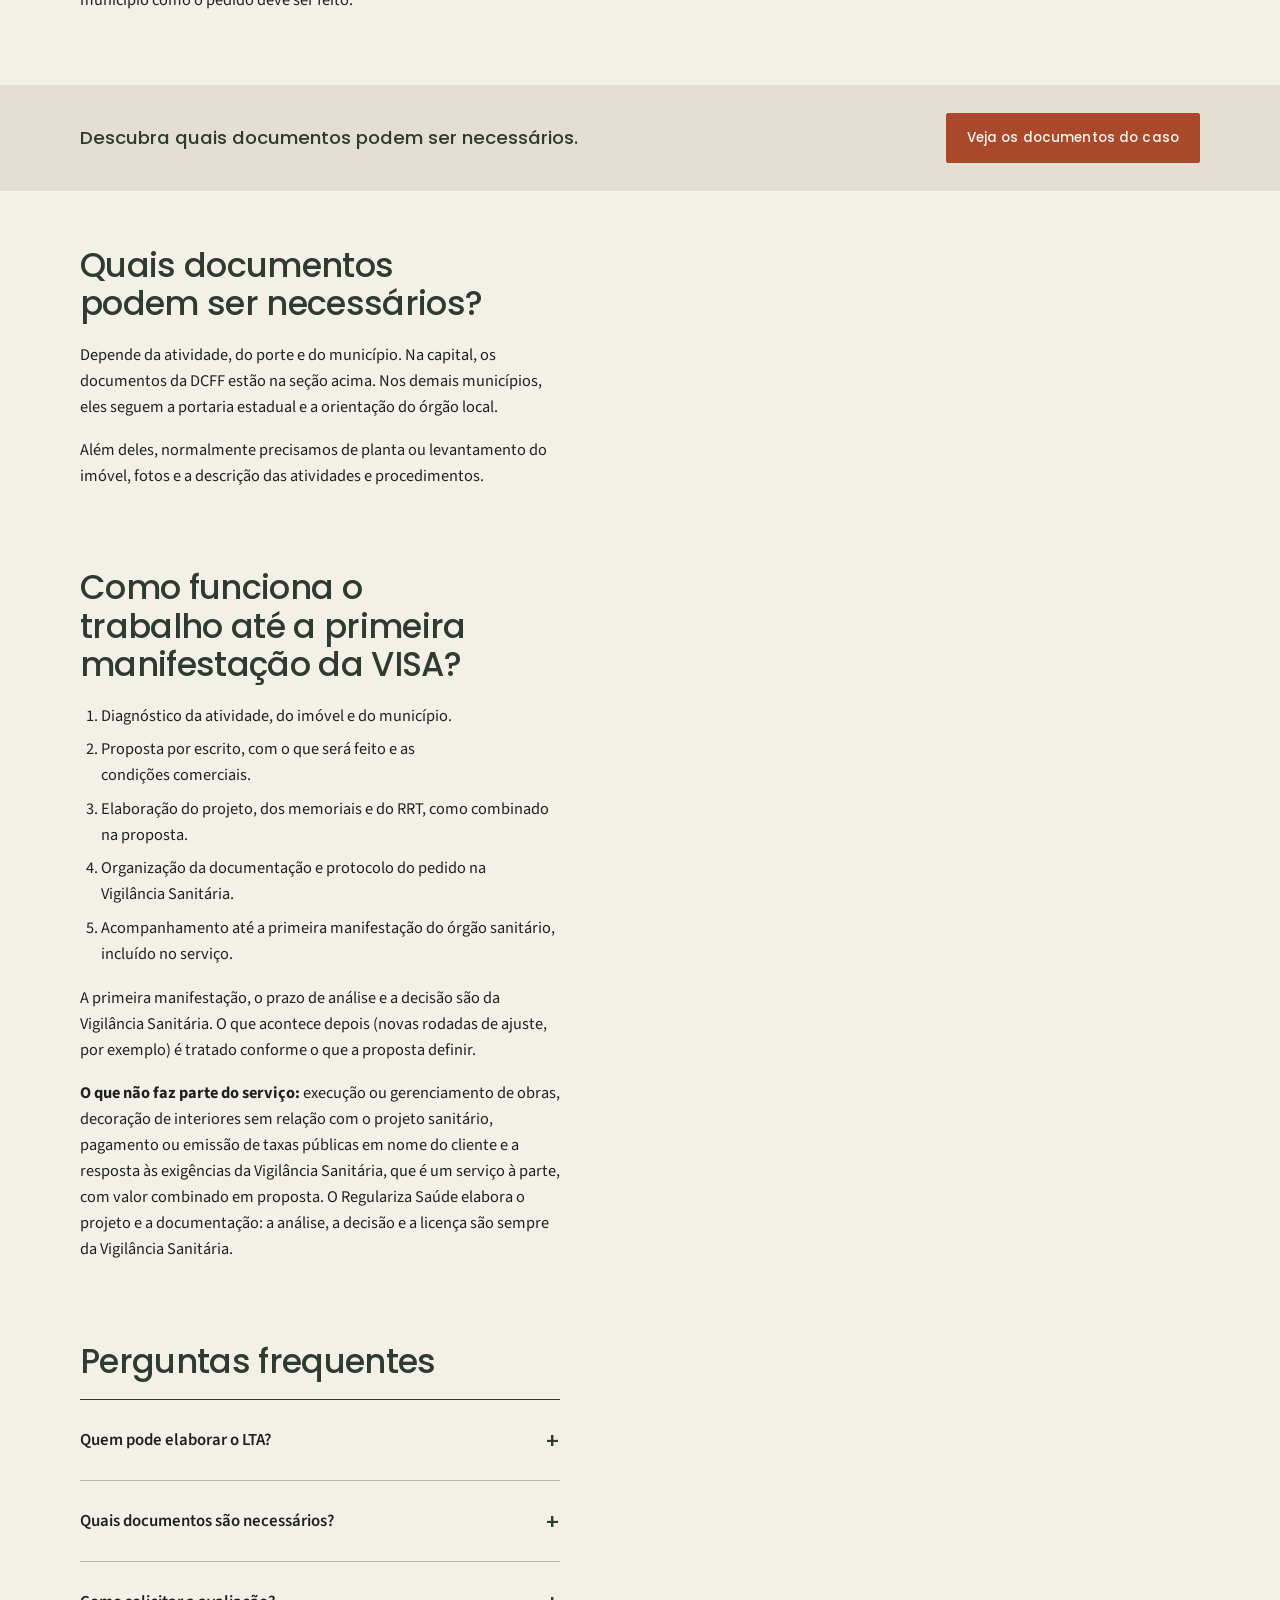
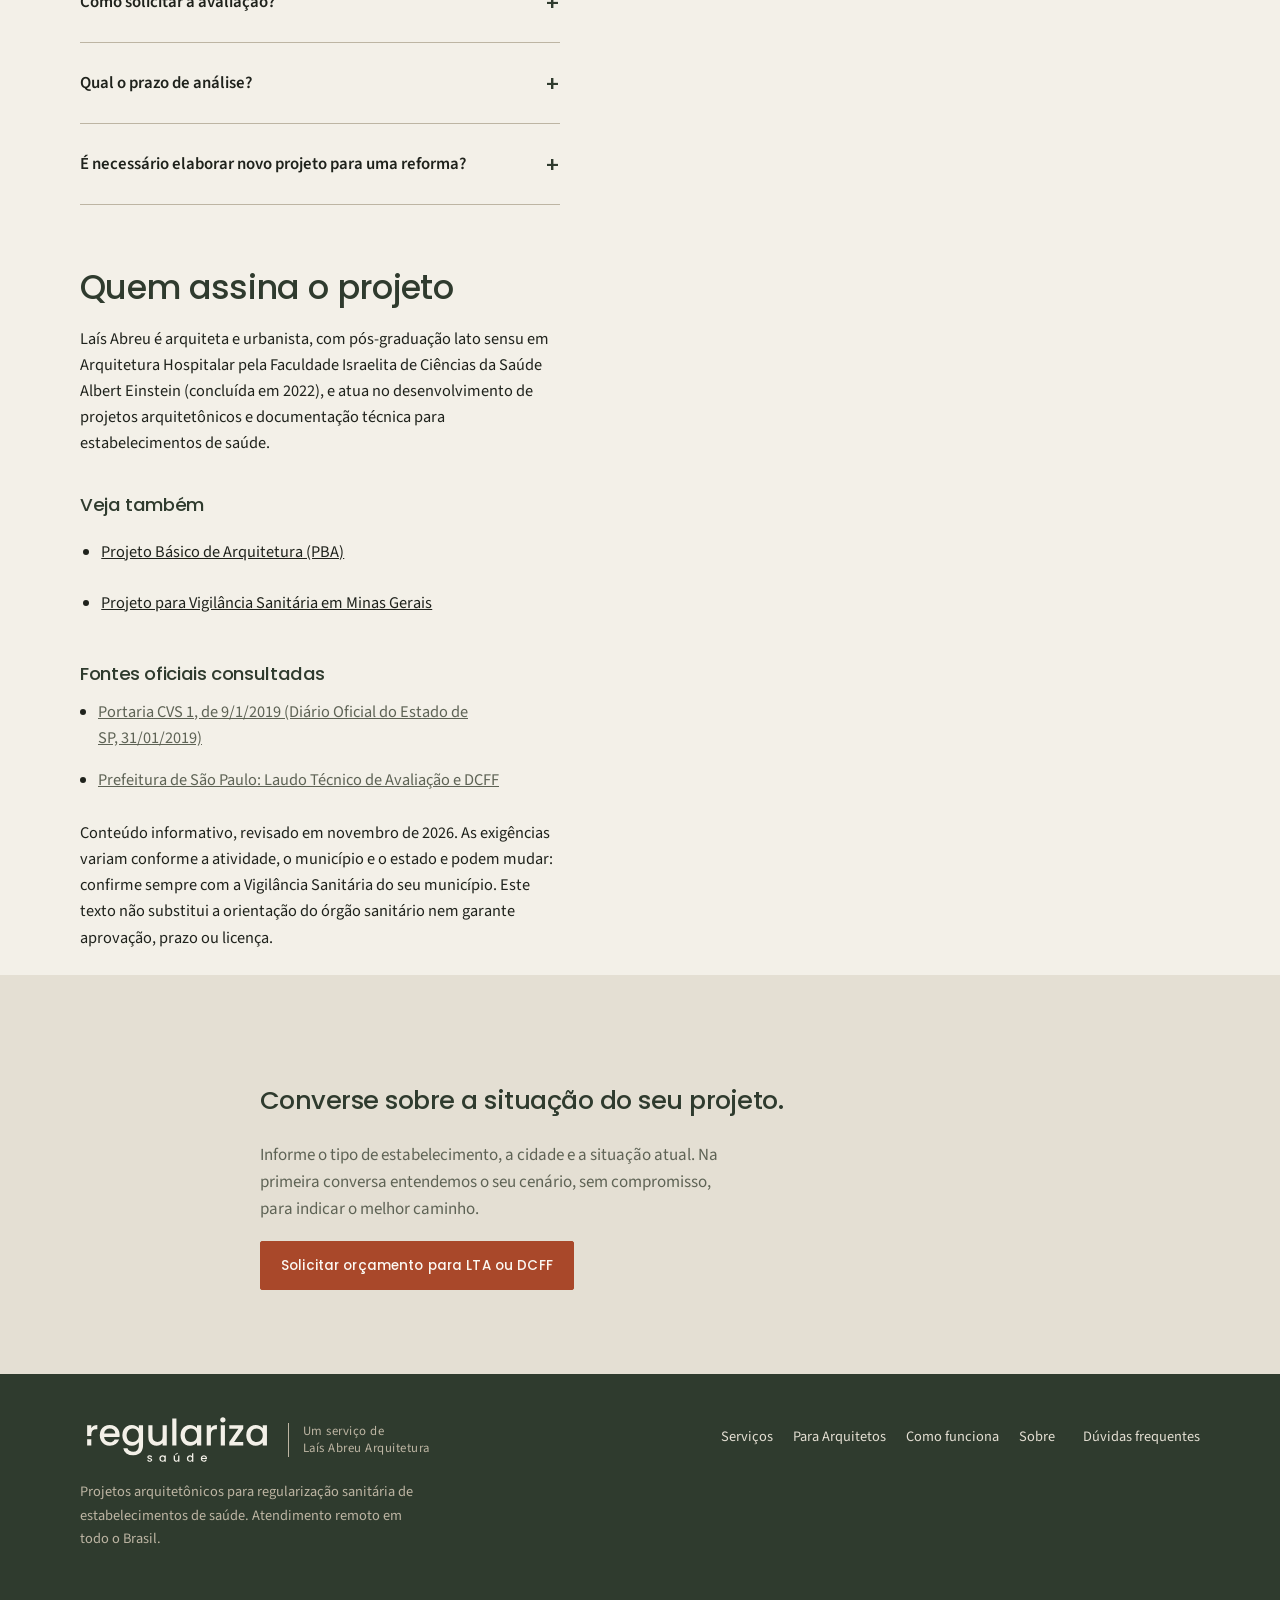
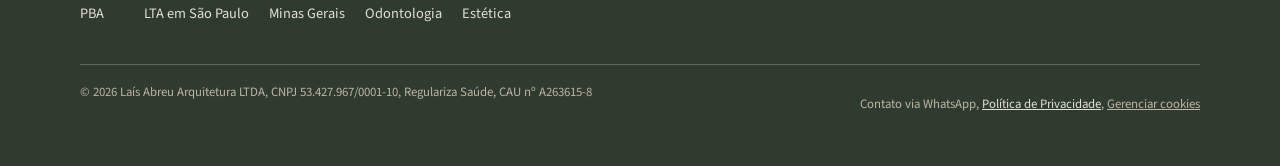
==== commit 9d0ab08c: "Páginas por segmento sem travessão visível e sem 'conforme a viabilidade'; texto secundário em 15 px" ====
--- a/laudo-tecnico-de-avaliacao-lta-sao-paulo/index.html
+++ b/laudo-tecnico-de-avaliacao-lta-sao-paulo/index.html
@@ -33,7 +33,7 @@
 <div class="hero-actions"><a class="btn btn-accent whatsapp-link" href="https://wa.me/5537998287505?text=Ol%C3%A1%21%20Preciso%20de%20orienta%C3%A7%C3%A3o%20e%20or%C3%A7amento%20para%20projeto%2C%20documenta%C3%A7%C3%A3o%20e%20protocolo%20de%20LTA%20ou%20DCFF%20de%20um%20estabelecimento%20de%20sa%C3%BAde.%20Gostaria%20de%20entender%20os%20documentos%20e%20as%20etapas%20necess%C3%A1rios.%0A%0ACidade%2FUF%3A%20" data-message="Olá! Preciso de orientação e orçamento para projeto, documentação e protocolo de LTA ou DCFF de um estabelecimento de saúde. Gostaria de entender os documentos e as etapas necessários.
 
 Cidade/UF: " data-track="click_cta_lta" data-cta-location="topo" target="_blank" rel="noopener noreferrer">Solicitar orçamento para LTA/DCFF</a></div>
-<p class="micro-note">Atendimento remoto para todo o Brasil, conforme a viabilidade técnica do caso.</p>
+<p class="micro-note">Atendimento remoto em todo o Brasil.</p>
 </div></section>
 <section class="section prose-section"><div class="wrap"><div class="prose"><h2 class="serif">O que é o LTA e quando ele é necessário?</h2><p>A Portaria CVS 1/2019, do Centro de Vigilância Sanitária de São Paulo, define o LTA como o “documento que expressa decisão do órgão de vigilância sanitária competente sobre a avaliação física funcional do projeto de edificação, e seus complementos, que abriga atividade de interesse da saúde”.</p><p>A mesma portaria estabelece que os estabelecimentos sujeitos à avaliação físico-funcional do projeto devem atender à Portaria CVS 10/2017. Quais atividades estão sujeitas a essa avaliação depende do enquadramento e das regras do órgão sanitário do município: a lista é definida pela norma e pela Vigilância Sanitária local, e não por este site.</p><p><strong>Na capital paulista o documento é outro:</strong> veja a seção sobre a DCFF. Em outros municípios paulistas, confirme com a Vigilância Sanitária local qual documento se aplica.</p></div></div></section><section class="section prose-section"><div class="wrap"><div class="prose"><h2 class="serif">Na capital paulista, o LTA foi substituído pela DCFF</h2><p>Segundo a Prefeitura de São Paulo, desde a Portaria SMS/COVISA 404/2024 (publicada em junho de 2024) o LTA foi substituído pela Declaração de Conformidade Físico Funcional (DCFF). Ela acompanha os pedidos de licença de funcionamento sanitária inicial, de alteração de endereço e de ampliação de atividades que alterem a estrutura física.</p><p>Para o pedido, a Prefeitura lista a DCFF, a ART ou o RRT do profissional de engenharia ou arquitetura responsável pelo projeto físico e o Memorial Descritivo de Atividades. O Regulariza Saúde elabora o projeto, o RRT e os memoriais, organiza a documentação e faz o protocolo do pedido. Quem assina cada documento e como o envio é feito são confirmados com a Vigilância Sanitária antes de começar.</p></div></div></section><section class="section prose-section"><div class="wrap"><div class="prose"><h2 class="serif">Qual a diferença entre LTA e PBA?</h2><p><strong>São coisas diferentes e não são sinônimos.</strong> O LTA é uma decisão da Vigilância Sanitária. O Projeto Básico de Arquitetura (PBA) é um conjunto de documentos técnicos de projeto, elaborado por profissional habilitado. Em São Paulo, o projeto e os documentos técnicos são a base que o órgão sanitário avalia; o resultado dessa avaliação é o que o órgão formaliza.</p><p>Cada órgão pode ter exigências próprias sobre a forma de apresentar o projeto. Por isso, a nomenclatura e os documentos pedidos devem ser confirmados no município do estabelecimento antes de começar.</p></div></div></section><section class="section prose-section"><div class="wrap"><div class="prose"><h2 class="serif">Quem emite o LTA e quem elabora o projeto e a documentação?</h2><p><strong>Quem emite o LTA</strong> é a Vigilância Sanitária competente. Nenhum arquiteto ou escritório emite o LTA nem pode antecipar o seu resultado.</p><p><strong>Quem elabora o projeto e a documentação técnica</strong> é um profissional habilitado, com responsabilidade técnica registrada em ART ou RRT. A Prefeitura de São Paulo, por exemplo, pede a ART ou o RRT do profissional de engenharia ou arquitetura responsável pelo projeto físico.</p><p>O Regulariza Saúde atua nessa etapa: projeto arquitetônico, memoriais, RRT, organização da documentação e <strong>protocolo do pedido</strong> na Vigilância Sanitária.</p></div></div></section><section class="section prose-section"><div class="wrap"><div class="prose"><h2 class="serif">Atendimento remoto em todo o Brasil, com projetos em São Paulo</h2><p>O atendimento é remoto e abrange o Brasil inteiro; esta página trata do Estado de São Paulo. Atendo estabelecimentos em municípios paulistas como São Paulo, Campinas, Guarulhos, Barueri, Osasco, Jundiaí, Ribeirão Preto, São José do Rio Preto, Santos, São Bernardo do Campo e Sorocaba, entre outros.</p><p><strong>Os municípios não seguem, necessariamente, o mesmo fluxo de protocolo ou os mesmos documentos.</strong> A capital, por exemplo, adota a DCFF. Antes de começar, eu levanto com a Vigilância Sanitária do seu município como o pedido deve ser feito.</p></div></div></section><section class="cta-band"><div class="wrap"><p class="cta-band-text">Descubra quais documentos podem ser necessários.</p><a class="btn btn-accent whatsapp-link" href="https://wa.me/5537998287505?text=Ol%C3%A1%21%20Preciso%20de%20orienta%C3%A7%C3%A3o%20e%20or%C3%A7amento%20para%20projeto%2C%20documenta%C3%A7%C3%A3o%20e%20protocolo%20de%20LTA%20ou%20DCFF%20de%20um%20estabelecimento%20de%20sa%C3%BAde.%20Gostaria%20de%20entender%20os%20documentos%20e%20as%20etapas%20necess%C3%A1rios.%0A%0ACidade%2FUF%3A%20" data-message="Olá! Preciso de orientação e orçamento para projeto, documentação e protocolo de LTA ou DCFF de um estabelecimento de saúde. Gostaria de entender os documentos e as etapas necessários.
 
--- a/assets/css/style.css
+++ b/assets/css/style.css
@@ -50,7 +50,7 @@
 /* 3 — COMPONENTES ------------------------------------------------------- */
 /* Marca */
 .brand{text-decoration:none;display:flex;flex-direction:row;align-items:center;gap:14px}
-.brand-logo{display:block;height:44px;width:auto}
+.brand-logo{display:block;height:52px;width:auto}
 .brand-by{font-size:.8rem;line-height:1.3;letter-spacing:.04em;color:var(--rs-mid);padding-left:14px;border-left:1px solid var(--rs-stone)}
 .footer .brand-by{color:var(--rs-stone)}
 
@@ -98,9 +98,9 @@
 .hero-index a:hover{transform:translateX(8px)}
 .hero-index span{font-size:.8rem;letter-spacing:.14em;color:var(--rs-mid);min-width:26px}
 .hero-copy{font-size:1.25rem;max-width:520px;color:var(--rs-mid)}
-.hero-cred{font-family:var(--head);font-size:.8rem;letter-spacing:.03em;color:var(--rs-mid);margin:22px 0 0}
+.hero-cred{font-family:var(--head);font-size:.9rem;letter-spacing:.03em;color:var(--rs-mid);margin:22px 0 0}
 .hero-actions{display:flex;gap:12px;flex-wrap:wrap;margin:22px 0 25px}
-.micro-note{font-size:.8rem;color:var(--rs-mid);display:flex;gap:9px;align-items:center}
+.micro-note{font-size:.9rem;color:var(--rs-mid);display:flex;gap:9px;align-items:center}
 .micro-note:before{content:'';width:27px;height:1px;background:var(--rs-ink);display:inline-block}
 
 /* Índice do hero: filete com abertura + numeração */
@@ -119,7 +119,7 @@
 .problem:hover{border-color:var(--rs-ink)}
 .problem-num{font-variant-numeric:tabular-nums;font-family:var(--head);font-size:.8rem;color:var(--rs-mid);font-weight:500}
 .problem p{font-family:var(--head);font-weight:500;font-size:1.12rem;line-height:1.4;letter-spacing:-.015em;margin:17px 0 0}
-.problem p.problem-note{font-family:var(--body);font-weight:400;font-size:.88rem;line-height:1.5;letter-spacing:0;color:var(--rs-mid);margin:10px 0 0}
+.problem p.problem-note{font-family:var(--body);font-weight:400;font-size:.94rem;line-height:1.5;letter-spacing:0;color:var(--rs-mid);margin:10px 0 0}
 
 /* Serviços */
 .service-grid{display:grid;grid-template-columns:repeat(2,1fr);gap:14px}
@@ -128,13 +128,13 @@
 .service:hover{border-color:var(--rs-ink)}
 .service-num{font-variant-numeric:tabular-nums;font-family:var(--head);font-weight:500;font-size:.85rem;color:var(--rs-mid);margin-bottom:28px}
 .service h3{font-size:1.32rem;line-height:1.18;margin:0 0 12px}
-.service p{font-size:.88rem;color:var(--rs-mid);margin:0 0 20px}
+.service p{font-size:.94rem;color:var(--rs-mid);margin:0 0 20px}
 
 /* Faixa de diferenciais */
 .feature-band{background:var(--rs-ink);color:var(--rs-paper);padding:70px 0}
 .eyebrow{font-family:var(--head);font-size:.85rem;font-weight:500;color:var(--rs-mid)}
 .feature-band .eyebrow{color:var(--rs-stone)}
-.service-highlight{border:1px solid var(--rs-terra);color:var(--rs-terra-dark)!important;padding:12px 14px;font-size:.86rem!important;margin:0 0 20px!important}
+.service-highlight{border:1px solid var(--rs-terra);color:var(--rs-terra-dark)!important;padding:12px 14px;font-size:.92rem!important;margin:0 0 20px!important}
 .feature-band h2{font-size:clamp(1.9rem,3.8vw,3rem);line-height:1.1;margin:15px 0;color:var(--rs-paper)}
 .feature-band p{color:var(--rs-sand);max-width:68ch}
 .partner{max-width:780px}
@@ -146,8 +146,8 @@
 .step:nth-child(3n+2),.step:nth-child(3n){padding-left:25px}
 .step-number{font-variant-numeric:tabular-nums;font-family:var(--head);font-size:.9rem;color:var(--rs-mid);letter-spacing:.08em}
 .step h3{font-size:1.05rem;margin:12px 0 8px}
-.step p{font-size:.86rem;color:var(--rs-mid);margin:0;max-width:290px}
-.deadline-note{margin-top:30px;padding:18px 20px;background:var(--rs-sand);color:var(--rs-ink);font-size:.86rem;max-width:70ch;border:1px solid var(--rs-stone)}
+.step p{font-size:.94rem;color:var(--rs-mid);margin:0;max-width:290px}
+.deadline-note{margin-top:30px;padding:18px 20px;background:var(--rs-sand);color:var(--rs-ink);font-size:.94rem;max-width:70ch;border:1px solid var(--rs-stone)}
 
 /* Sobre */
 .about-copy p{max-width:62ch}
@@ -166,32 +166,32 @@
 .faq-list summary::-webkit-details-marker{display:none}
 .faq-list summary:after{content:'+';font-family:var(--head);font-size:1.3rem;font-weight:400;color:var(--rs-ink)}
 .faq-list details[open] summary:after{content:'−'}
-.faq-list details p{font-size:.88rem;color:var(--rs-mid);max-width:66ch;margin:13px 28px 2px 0}
+.faq-list details p{font-size:1rem;color:var(--rs-mid);max-width:66ch;margin:13px 28px 2px 0}
 
 /* Contato / formulário */
 .cta-section{padding:84px 0;background:var(--rs-sand)}
 .cta-grid{display:grid;grid-template-columns:.8fr 1.2fr;gap:64px;align-items:start}
 .cta h2,.cta-copy h2{max-width:480px}
 .cta-copy p{color:var(--rs-mid);max-width:470px}
-.contact-note{font-size:.8rem!important;margin-top:22px;padding-top:18px;border-top:1px solid var(--rs-stone)}
+.contact-note{font-size:.9rem!important;margin-top:22px;padding-top:18px;border-top:1px solid var(--rs-stone)}
 .form{background:var(--rs-paper);padding:30px;border:1px solid var(--rs-stone)}
 .form-grid{display:grid;grid-template-columns:1fr 1fr;gap:17px}
 .field{display:flex;flex-direction:column;gap:7px}
 .field.full{grid-column:1/-1}
-.field label{font-size:.88rem;font-weight:600}
+.field label{font-size:.94rem;font-weight:600}
 .field input,.field select,.field textarea{border:1px solid var(--rs-mid);background:var(--rs-paper);border-radius:2px;padding:12px;color:var(--rs-ink);width:100%;min-height:46px}
 input[type=checkbox]{width:24px;height:24px;min-height:24px;flex:none;accent-color:var(--rs-ink)}
 .field input:focus,.field select:focus,.field textarea:focus{outline:2px solid var(--rs-ink);outline-offset:2px;border-color:var(--rs-ink)}
 .field textarea{min-height:95px;resize:vertical}
 .field input::placeholder,.field textarea::placeholder{color:var(--rs-mid)}
-.privacy{display:flex;align-items:flex-start;gap:10px;font-size:.8rem;color:var(--rs-mid);margin:18px 0}
+.privacy{display:flex;align-items:flex-start;gap:10px;font-size:.9rem;color:var(--rs-mid);margin:18px 0}
 .privacy input{margin-top:4px;accent-color:var(--rs-ink)}
 .privacy a{color:var(--rs-ink)}
 .form-submit{width:100%}
-.form-status{font-variant-numeric:tabular-nums;font-size:.82rem;margin-top:13px;color:var(--rs-mid)}
+.form-status{font-variant-numeric:tabular-nums;font-size:.9rem;margin-top:13px;color:var(--rs-mid)}
 .form-status.error{color:var(--rs-error)}
 .form-status.success{color:var(--rs-ink)}
-.form-hint{font-size:.8rem;color:var(--rs-mid);margin:12px 0 0}
+.form-hint{font-size:.9rem;color:var(--rs-mid);margin:12px 0 0}
 
 /* Rodapé */
 .footer{padding:40px 0;background:var(--rs-ink);color:var(--rs-paper)}
@@ -252,7 +252,7 @@
   body{padding-bottom:76px}
 }
 @media(max-width:460px){
-  .brand-logo{height:36px}
+  .brand-logo{height:40px}
   .hero-actions{flex-direction:column;align-items:stretch}.hero-actions .btn{width:100%}
   .problem-list,.service-grid,.steps,.form-grid,.audience-grid{grid-template-columns:1fr}
   .problem,.service{min-height:unset}
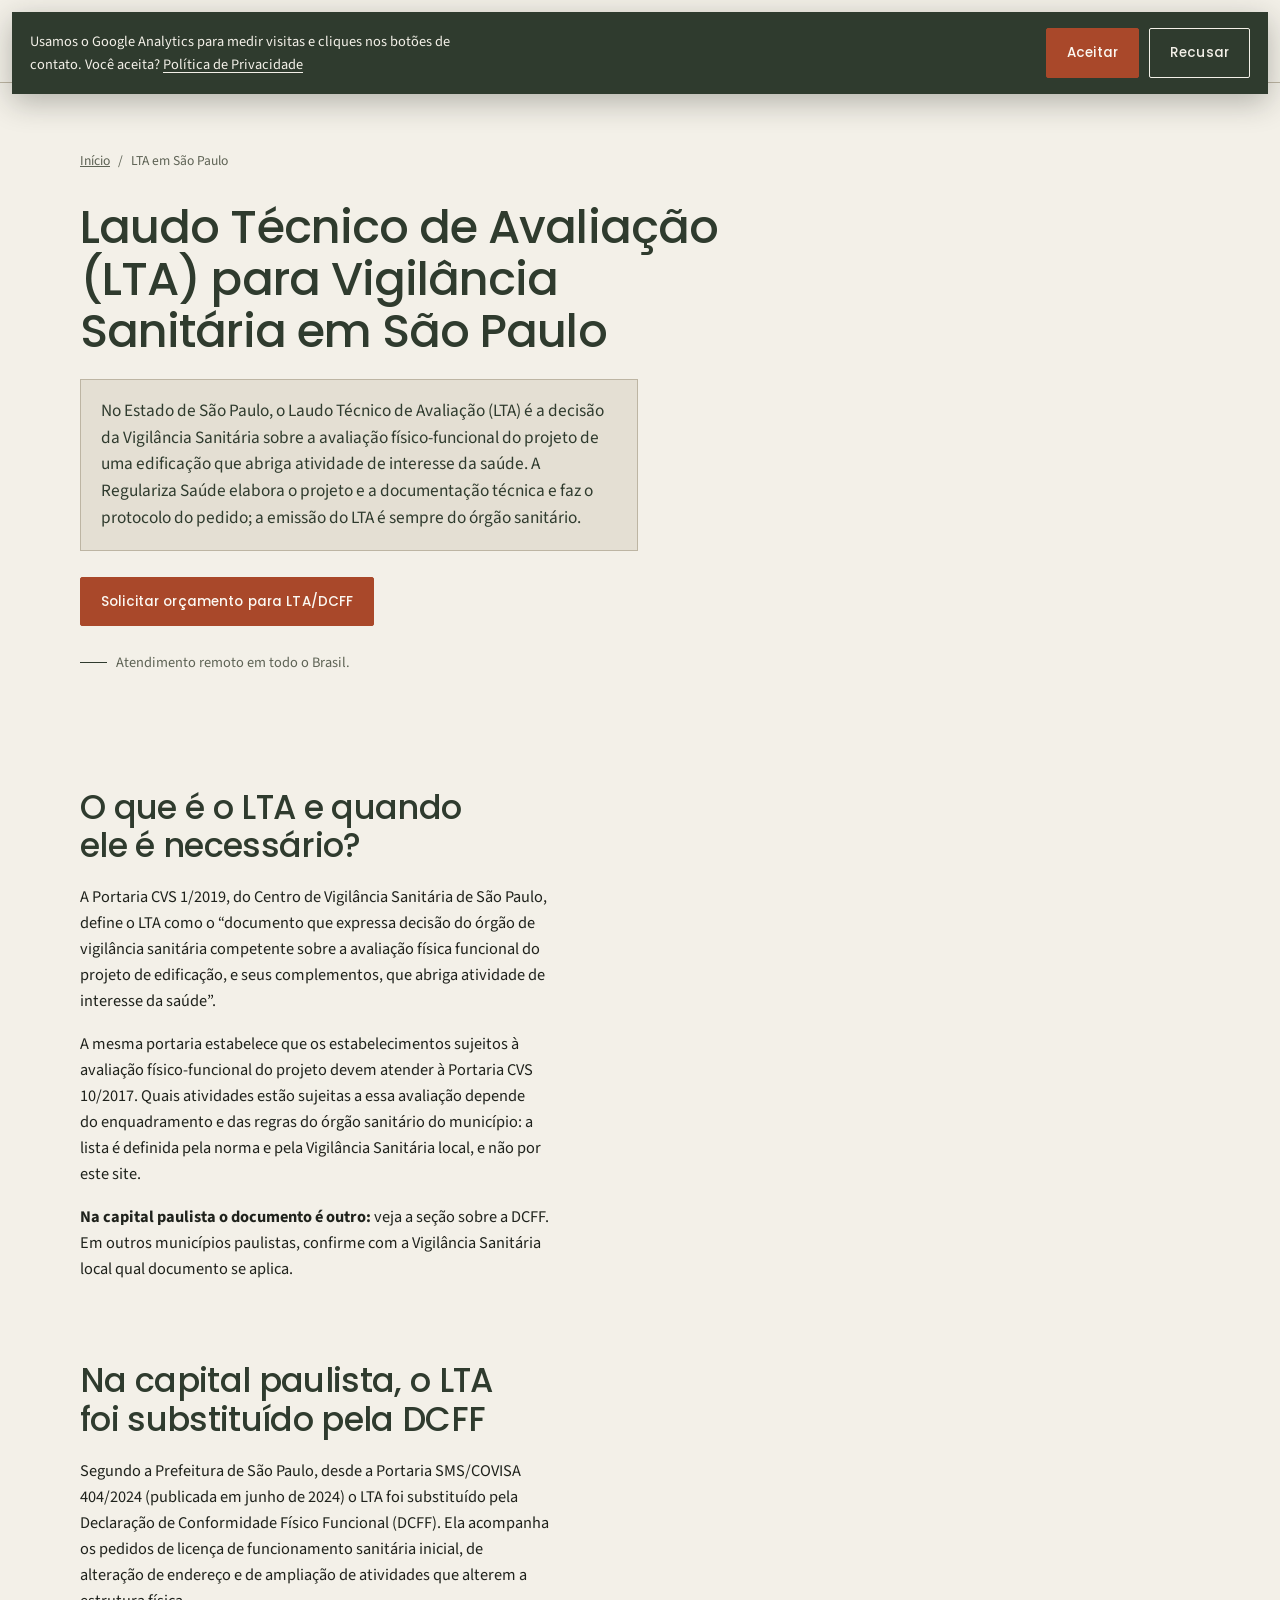
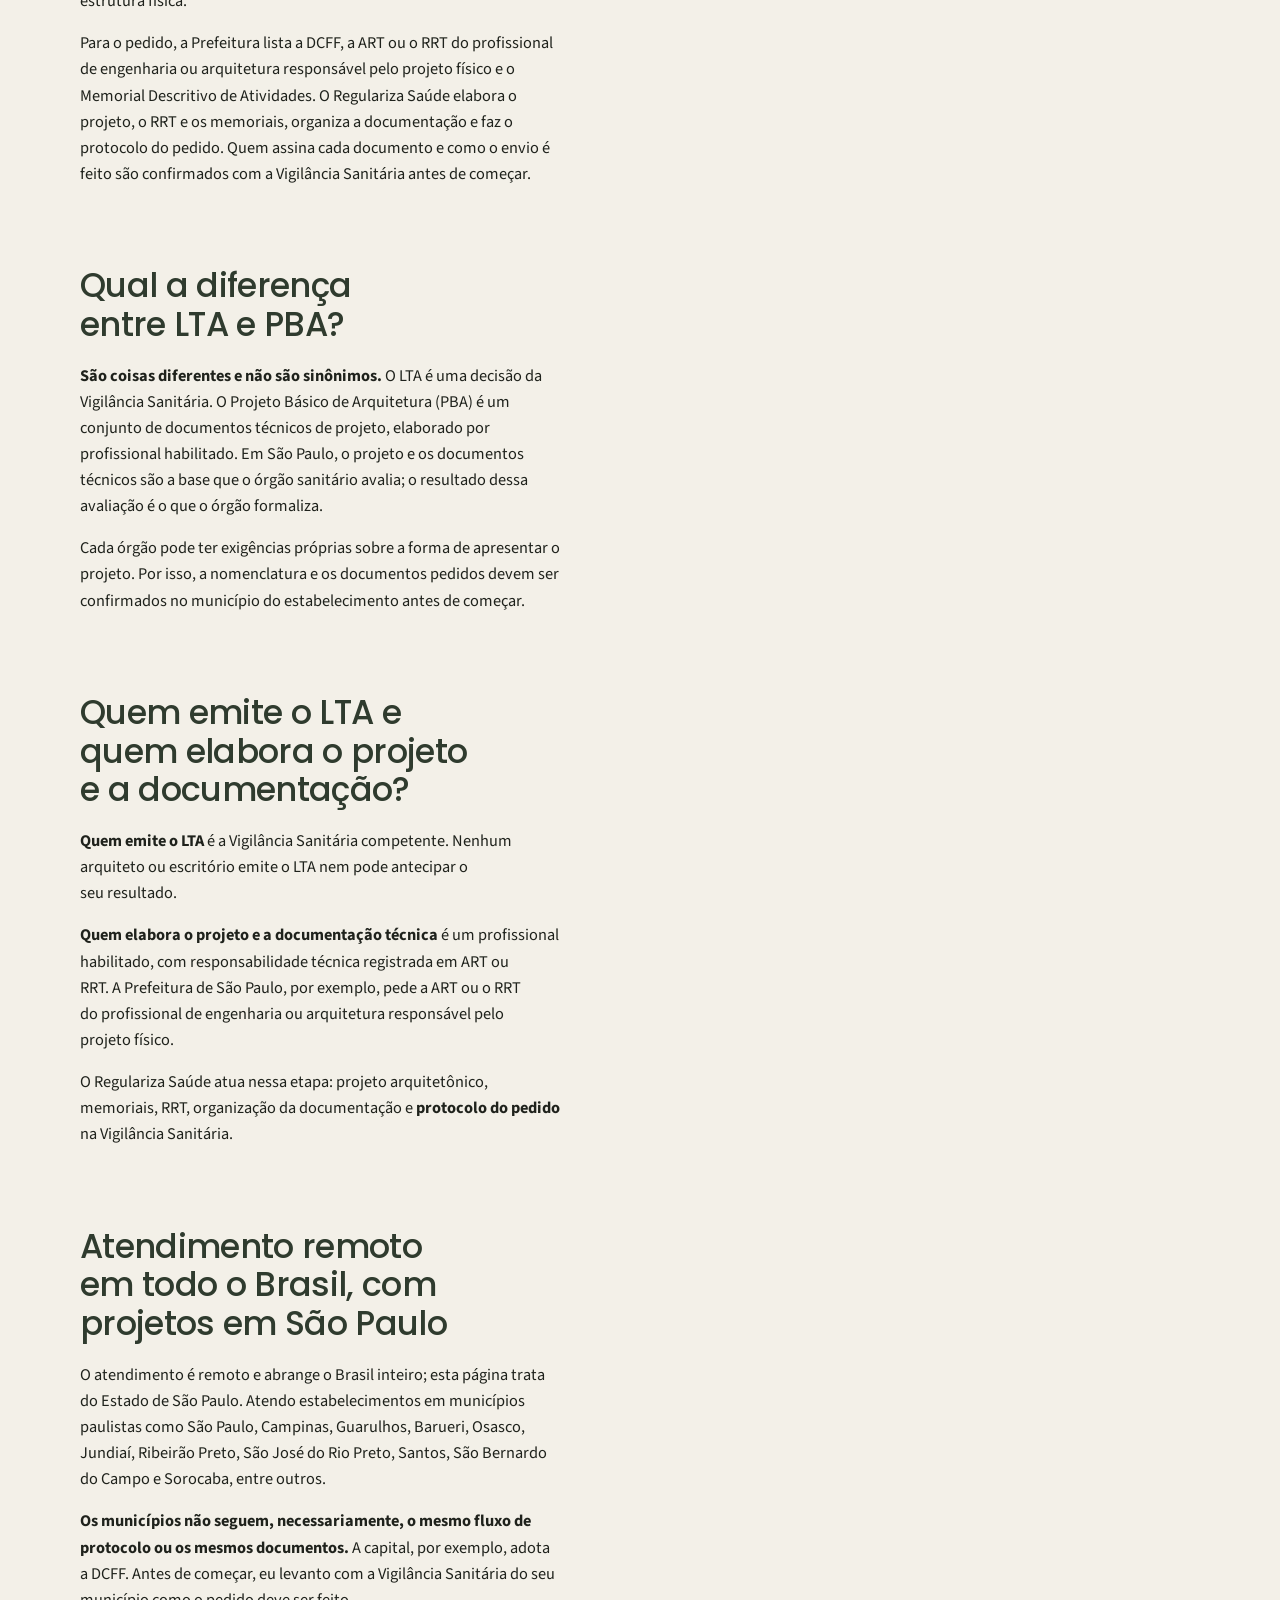
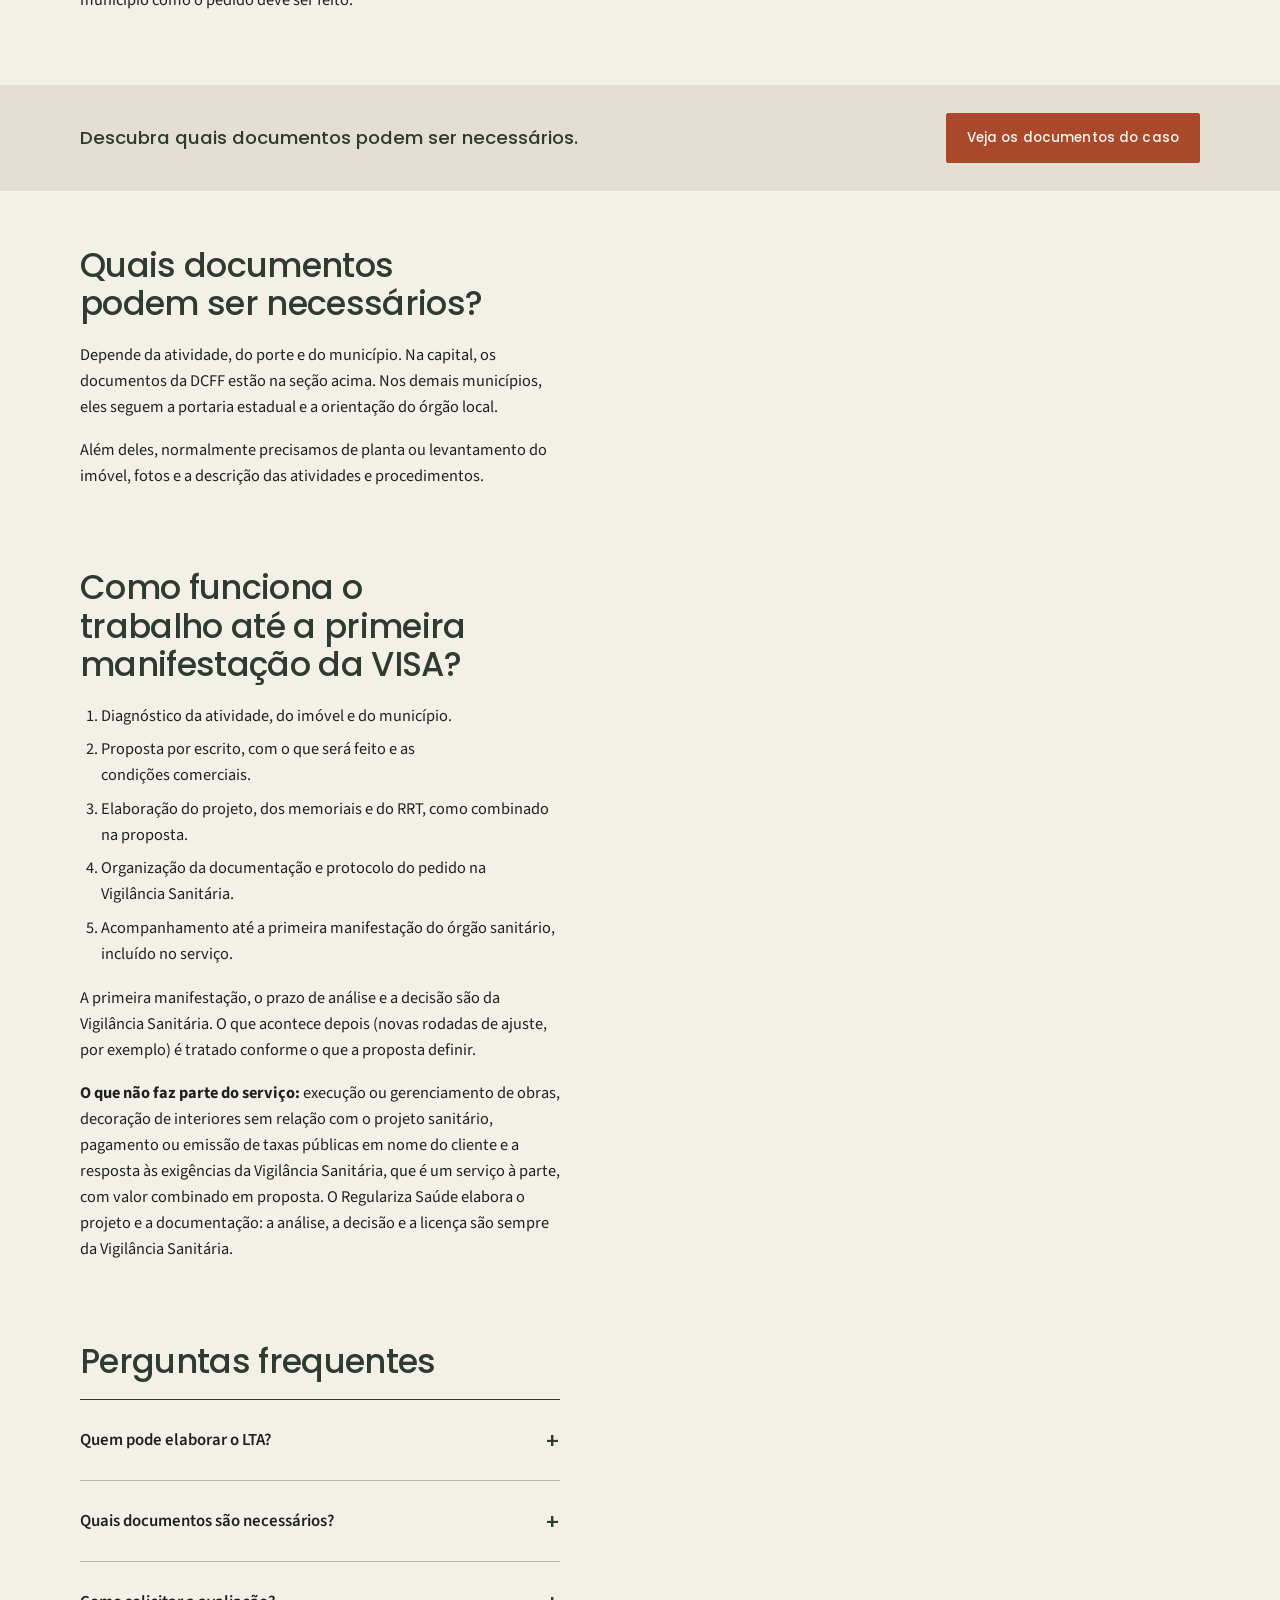
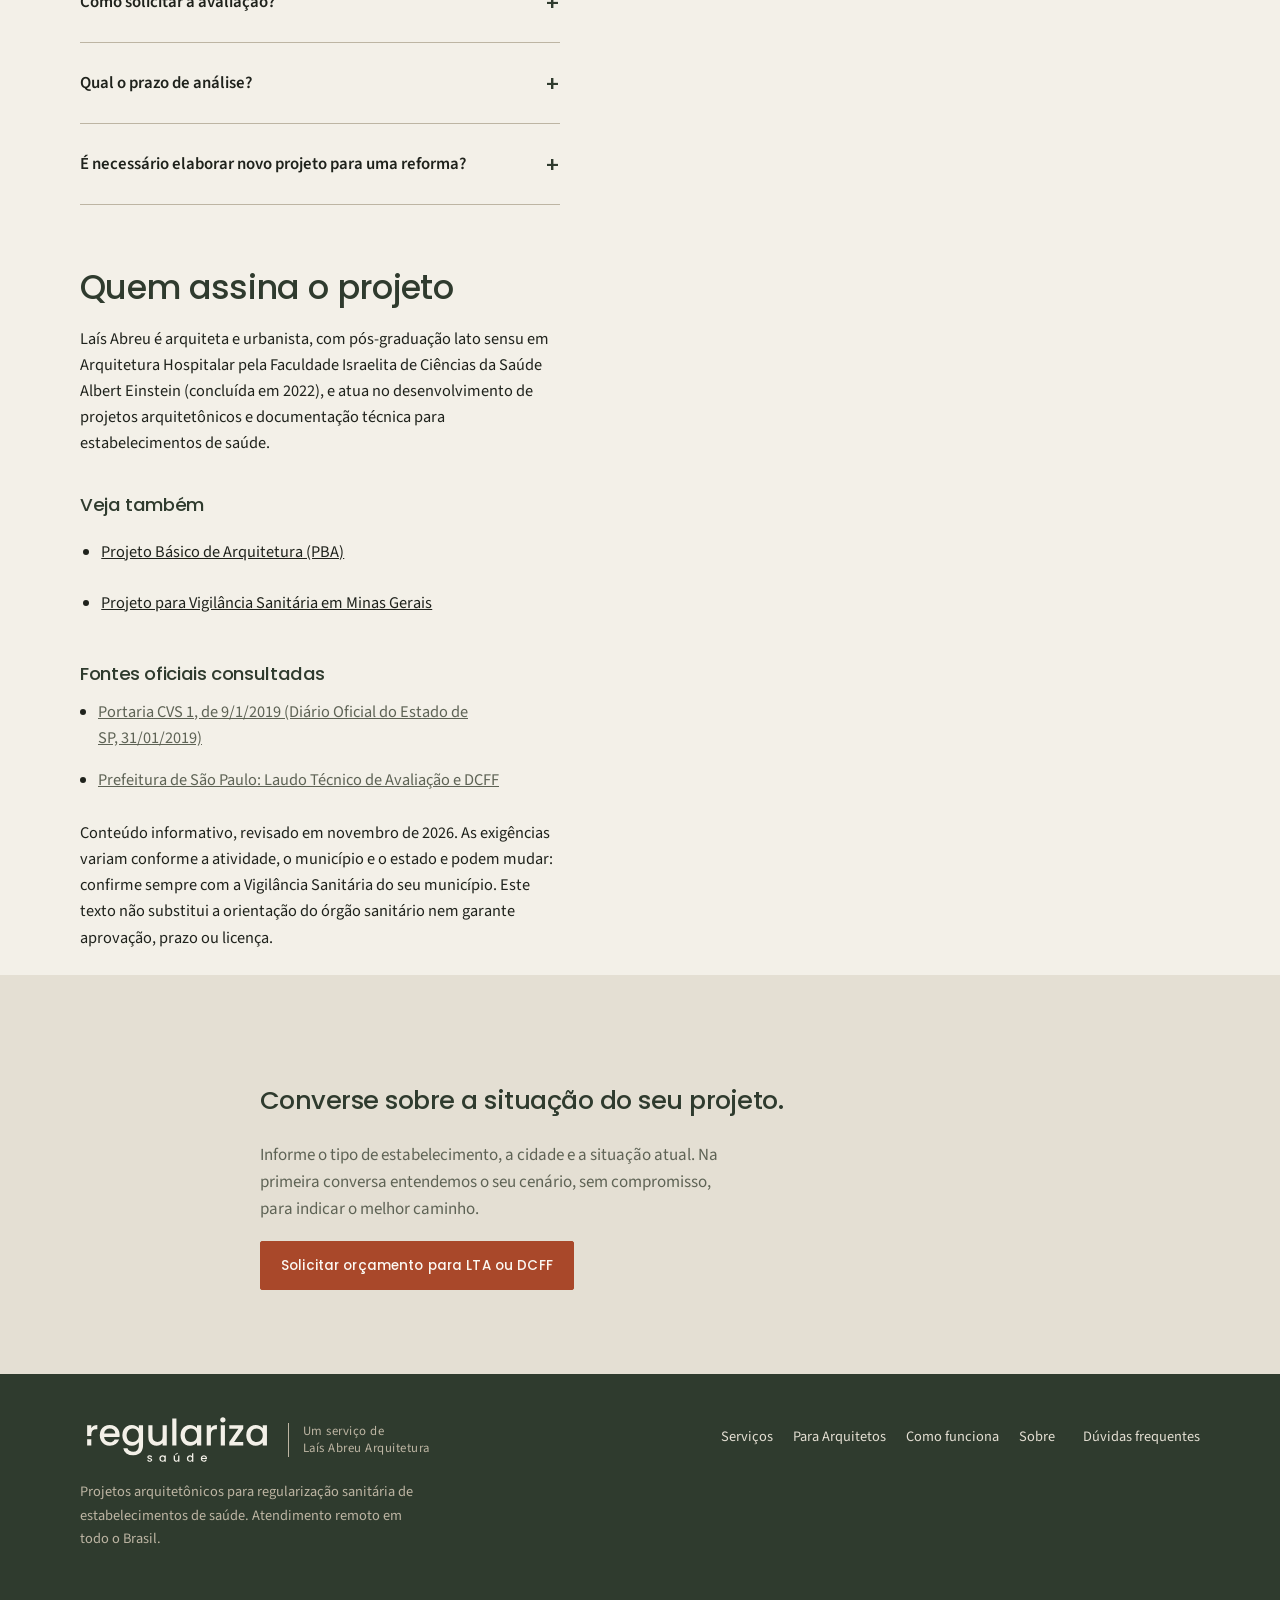
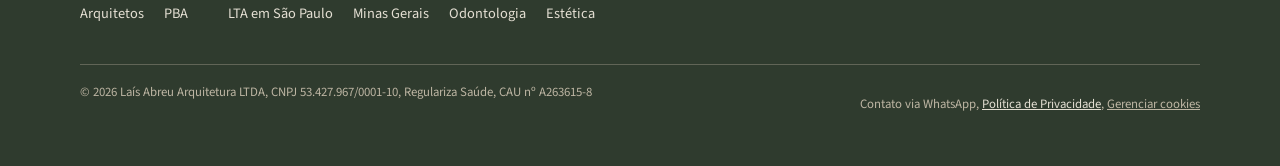
==== commit a9102e3d: "Página própria para arquitetos (parceria técnica), com links no menu, rodapé e sitemap Co-Authored-B" ====
--- a/laudo-tecnico-de-avaliacao-lta-sao-paulo/index.html
+++ b/laudo-tecnico-de-avaliacao-lta-sao-paulo/index.html
@@ -22,7 +22,7 @@
 </head>
 <body>
 <a class="skip-link" href="#conteudo">Pular para o conteúdo</a>
-<header class="topbar"><div class="wrap nav"><a class="brand" href="/" aria-label="Regulariza Saúde — um serviço de Laís Abreu Arquitetura, início"><img class="brand-logo" src="/assets/logo/regulariza-saude-verde.svg" alt="" width="164" height="44"><span class="brand-by">Um serviço de<br>Laís Abreu Arquitetura</span></a><button class="menu-toggle" id="menuToggle" aria-expanded="false" aria-controls="navlinks" aria-label="Abrir menu">☰ Menu</button><nav class="navlinks" id="navlinks" aria-label="Navegação principal"><a href="/#servicos">Serviços</a><a href="/#parcerias">Para Arquitetos</a><a href="/#processo">Como funciona</a><a href="/#sobre">Sobre</a><a href="/#faq">Dúvidas frequentes</a><a class="btn btn-primary mobile-cta" href="#contato">Solicitar avaliação</a></nav><a class="btn btn-primary whatsapp-link-header whatsapp-link" href="https://wa.me/5537998287505?text=Ol%C3%A1%21%20Preciso%20de%20orienta%C3%A7%C3%A3o%20e%20or%C3%A7amento%20para%20projeto%2C%20documenta%C3%A7%C3%A3o%20e%20protocolo%20de%20LTA%20ou%20DCFF%20de%20um%20estabelecimento%20de%20sa%C3%BAde.%20Gostaria%20de%20entender%20os%20documentos%20e%20as%20etapas%20necess%C3%A1rios.%0A%0ACidade%2FUF%3A%20" data-message="Olá! Preciso de orientação e orçamento para projeto, documentação e protocolo de LTA ou DCFF de um estabelecimento de saúde. Gostaria de entender os documentos e as etapas necessários.
+<header class="topbar"><div class="wrap nav"><a class="brand" href="/" aria-label="Regulariza Saúde — um serviço de Laís Abreu Arquitetura, início"><img class="brand-logo" src="/assets/logo/regulariza-saude-verde.svg" alt="" width="164" height="44"><span class="brand-by">Um serviço de<br>Laís Abreu Arquitetura</span></a><button class="menu-toggle" id="menuToggle" aria-expanded="false" aria-controls="navlinks" aria-label="Abrir menu">☰ Menu</button><nav class="navlinks" id="navlinks" aria-label="Navegação principal"><a href="/#servicos">Serviços</a><a href="/parceria-tecnica-para-arquitetos/">Para Arquitetos</a><a href="/#processo">Como funciona</a><a href="/#sobre">Sobre</a><a href="/#faq">Dúvidas frequentes</a><a class="btn btn-primary mobile-cta" href="#contato">Solicitar avaliação</a></nav><a class="btn btn-primary whatsapp-link-header whatsapp-link" href="https://wa.me/5537998287505?text=Ol%C3%A1%21%20Preciso%20de%20orienta%C3%A7%C3%A3o%20e%20or%C3%A7amento%20para%20projeto%2C%20documenta%C3%A7%C3%A3o%20e%20protocolo%20de%20LTA%20ou%20DCFF%20de%20um%20estabelecimento%20de%20sa%C3%BAde.%20Gostaria%20de%20entender%20os%20documentos%20e%20as%20etapas%20necess%C3%A1rios.%0A%0ACidade%2FUF%3A%20" data-message="Olá! Preciso de orientação e orçamento para projeto, documentação e protocolo de LTA ou DCFF de um estabelecimento de saúde. Gostaria de entender os documentos e as etapas necessários.
 
 Cidade/UF: " data-track="click_cta_lta" data-cta-location="cabecalho" target="_blank" rel="noopener noreferrer">Solicitar avaliação</a></div></header>
 <main id="conteudo">
@@ -44,7 +44,7 @@
 
 Cidade/UF: " data-track="click_cta_lta" data-cta-location="final" target="_blank" rel="noopener noreferrer">Solicitar orçamento para LTA ou DCFF</a></div></section>
 </main>
-<footer class="footer"><div class="wrap"><div class="footer-top"><div><a class="brand" href="/" aria-label="Regulariza Saúde — um serviço de Laís Abreu Arquitetura, início"><img class="brand-logo" src="/assets/logo/regulariza-saude-claro.svg" alt="" width="164" height="44" loading="lazy"><span class="brand-by">Um serviço de<br>Laís Abreu Arquitetura</span></a><p>Projetos arquitetônicos para regularização sanitária de estabelecimentos de saúde. Atendimento remoto em todo o Brasil.</p></div><nav class="footer-links" aria-label="Links do rodapé"><a href="/#servicos">Serviços</a><a href="/#parcerias">Para Arquitetos</a><a href="/#processo">Como funciona</a><a href="/#sobre">Sobre</a><a href="/#faq">Dúvidas frequentes</a></nav></div><nav class="footer-links footer-guides" aria-label="Guias"><a href="/projeto-basico-de-arquitetura-pba/">PBA</a><a href="/laudo-tecnico-de-avaliacao-lta-sao-paulo/">LTA em São Paulo</a><a href="/projeto-arquitetonico-vigilancia-sanitaria-mg/">Minas Gerais</a><a href="/projeto-vigilancia-sanitaria-consultorio-odontologico/">Odontologia</a><a href="/projeto-vigilancia-sanitaria-clinica-estetica/">Estética</a></nav><div class="footer-bottom"><span>© <span id="year"></span> Laís Abreu Arquitetura LTDA, CNPJ 53.427.967/0001-10, Regulariza Saúde, CAU nº A263615-8</span><span>Contato via WhatsApp, <a href="/privacidade.html">Política de Privacidade</a>, <button type="button" class="link-btn" data-cookies>Gerenciar cookies</button></span></div></div></footer>
+<footer class="footer"><div class="wrap"><div class="footer-top"><div><a class="brand" href="/" aria-label="Regulariza Saúde — um serviço de Laís Abreu Arquitetura, início"><img class="brand-logo" src="/assets/logo/regulariza-saude-claro.svg" alt="" width="164" height="44" loading="lazy"><span class="brand-by">Um serviço de<br>Laís Abreu Arquitetura</span></a><p>Projetos arquitetônicos para regularização sanitária de estabelecimentos de saúde. Atendimento remoto em todo o Brasil.</p></div><nav class="footer-links" aria-label="Links do rodapé"><a href="/#servicos">Serviços</a><a href="/parceria-tecnica-para-arquitetos/">Para Arquitetos</a><a href="/#processo">Como funciona</a><a href="/#sobre">Sobre</a><a href="/#faq">Dúvidas frequentes</a></nav></div><nav class="footer-links footer-guides" aria-label="Guias"><a href="/parceria-tecnica-para-arquitetos/">Arquitetos</a><a href="/projeto-basico-de-arquitetura-pba/">PBA</a><a href="/laudo-tecnico-de-avaliacao-lta-sao-paulo/">LTA em São Paulo</a><a href="/projeto-arquitetonico-vigilancia-sanitaria-mg/">Minas Gerais</a><a href="/projeto-vigilancia-sanitaria-consultorio-odontologico/">Odontologia</a><a href="/projeto-vigilancia-sanitaria-clinica-estetica/">Estética</a></nav><div class="footer-bottom"><span>© <span id="year"></span> Laís Abreu Arquitetura LTDA, CNPJ 53.427.967/0001-10, Regulariza Saúde, CAU nº A263615-8</span><span>Contato via WhatsApp, <a href="/privacidade.html">Política de Privacidade</a>, <button type="button" class="link-btn" data-cookies>Gerenciar cookies</button></span></div></div></footer>
 <a aria-label="Solicitar avaliação pelo WhatsApp" class="btn btn-primary floating-cta whatsapp-link" href="https://wa.me/5537998287505?text=Ol%C3%A1%21%20Preciso%20de%20orienta%C3%A7%C3%A3o%20e%20or%C3%A7amento%20para%20projeto%2C%20documenta%C3%A7%C3%A3o%20e%20protocolo%20de%20LTA%20ou%20DCFF%20de%20um%20estabelecimento%20de%20sa%C3%BAde.%20Gostaria%20de%20entender%20os%20documentos%20e%20as%20etapas%20necess%C3%A1rios.%0A%0ACidade%2FUF%3A%20" data-message="Olá! Preciso de orientação e orçamento para projeto, documentação e protocolo de LTA ou DCFF de um estabelecimento de saúde. Gostaria de entender os documentos e as etapas necessários.
 
 Cidade/UF: " data-track="click_cta_lta" data-cta-location="flutuante" target="_blank" rel="noopener noreferrer">Solicitar avaliação</a>
